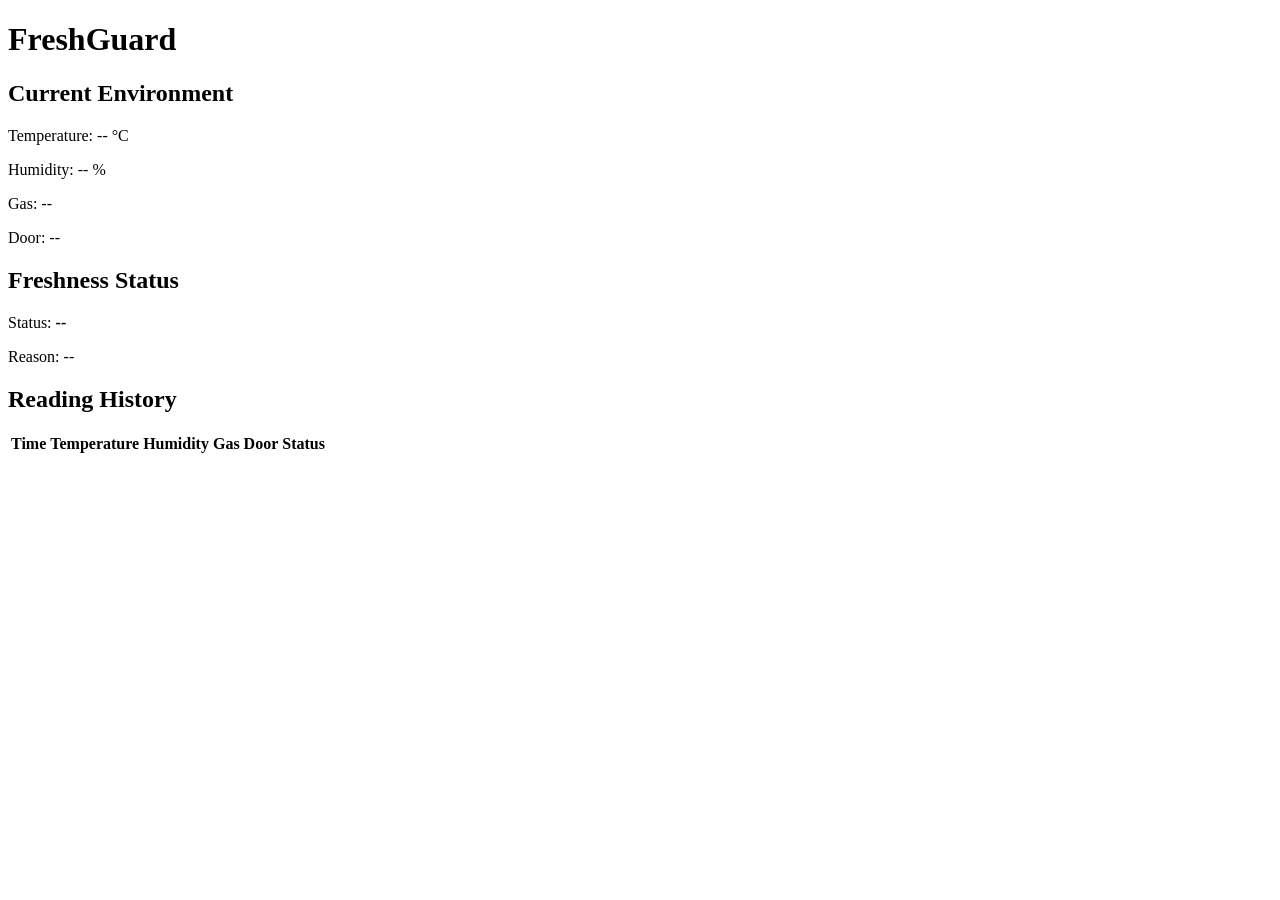
==== dashboard/index.html @ 6cf2a19a "feat: build FreshGuard backend and dashboard foundation" ====
<!DOCTYPE html>
<html lang="en">
    <style>
    .freshness-status {
        font-weight: bold;
    }

    .status-fresh {
        color: green;
    }

    .status-use-soon {
        color: orange;
    }

    .status-check-food {
        color: red;
    }
</style>
<head>
    <meta charset="UTF-8">
    <meta name="viewport" content="width=device-width, initial-scale=1.0">

    <title>FreshGuard Dashboard</title>
</head>

<body>

    <h1>FreshGuard</h1>

    <section>
        <h2>Current Environment</h2>

        <p>
            Temperature:
            <span id="temperature">--</span> °C
        </p>

        <p>
            Humidity:
            <span id="humidity">--</span> %
        </p>

        <p>
            Gas:
            <span id="gas">--</span>
        </p>

        <p>
            Door:
            <span id="door">--</span>
        </p>
    </section>

    <section>
        <h2>Freshness Status</h2>

        <p>
            Status:
                <span id="freshness-status" class="freshness-status">--</span>

        </p>

        <p>
            Reason:
            <span id="freshness-reason">--</span>
        </p>
    </section>
    <section>
    <h2>Reading History</h2>

    <table>
        <thead>
            <tr>
                <th>Time</th>
                <th>Temperature</th>
                <th>Humidity</th>
                <th>Gas</th>
                <th>Door</th>
                <th>Status</th>
            </tr>
        </thead>

        <tbody id="reading-history">
        </tbody>
    </table>
</section>
<script>
    async function loadReadings() {
        try {
            const response = await fetch(
                "http://127.0.0.1:5000/api/v1/readings?limit=20"
            );

            const result = await response.json();

            if (!result.success) {
                throw new Error(result.message || "Failed to load data");
            }

            const data = result.data[0];

            const historyBody = document.getElementById("reading-history");

    historyBody.innerHTML = "";

    result.data.forEach(reading => {
        const row = document.createElement("tr");

        row.innerHTML = `
            <td>${new Date(reading.timestamp).toLocaleString("vi-VN")}</td>
            <td>${reading.temperature_c ?? "--"} °C</td>
            <td>${reading.humidity_pct ?? "--"} %</td>
            <td>${reading.gas_raw ?? "--"}</td>
            <td>${reading.door_open ? "Open" : "Closed"}</td>
            <td>${reading.freshness?.status ?? "--"}</td>
        `;

        historyBody.appendChild(row);
    });

            document.getElementById("temperature").textContent =
                data.temperature_c ?? "--";

            document.getElementById("humidity").textContent =
                data.humidity_pct ?? "--";

            document.getElementById("gas").textContent =
                data.gas_raw ?? "--";

            document.getElementById("door").textContent =
                data.door_open ? "Open" : "Closed";

            const freshnessStatus =
            document.getElementById("freshness-status");

            const status = data.freshness?.status ?? "--";

            freshnessStatus.textContent = status;

            freshnessStatus.className = "freshness-status";

            if (status === "Fresh / Normal") {
                freshnessStatus.classList.add("status-fresh");
            } else if (status === "Use Soon") {
                freshnessStatus.classList.add("status-use-soon");
            } else if (status === "Check Food") {
                freshnessStatus.classList.add("status-check-food");
            }

            document.getElementById("freshness-reason").textContent =
                data.freshness?.reason ?? "--";

        } catch (error) {
            console.error("Failed to load sensor data:", error);
        }
    }

    loadReadings();

    setInterval(loadReadings, 2000);
</script>
</body>
</html>
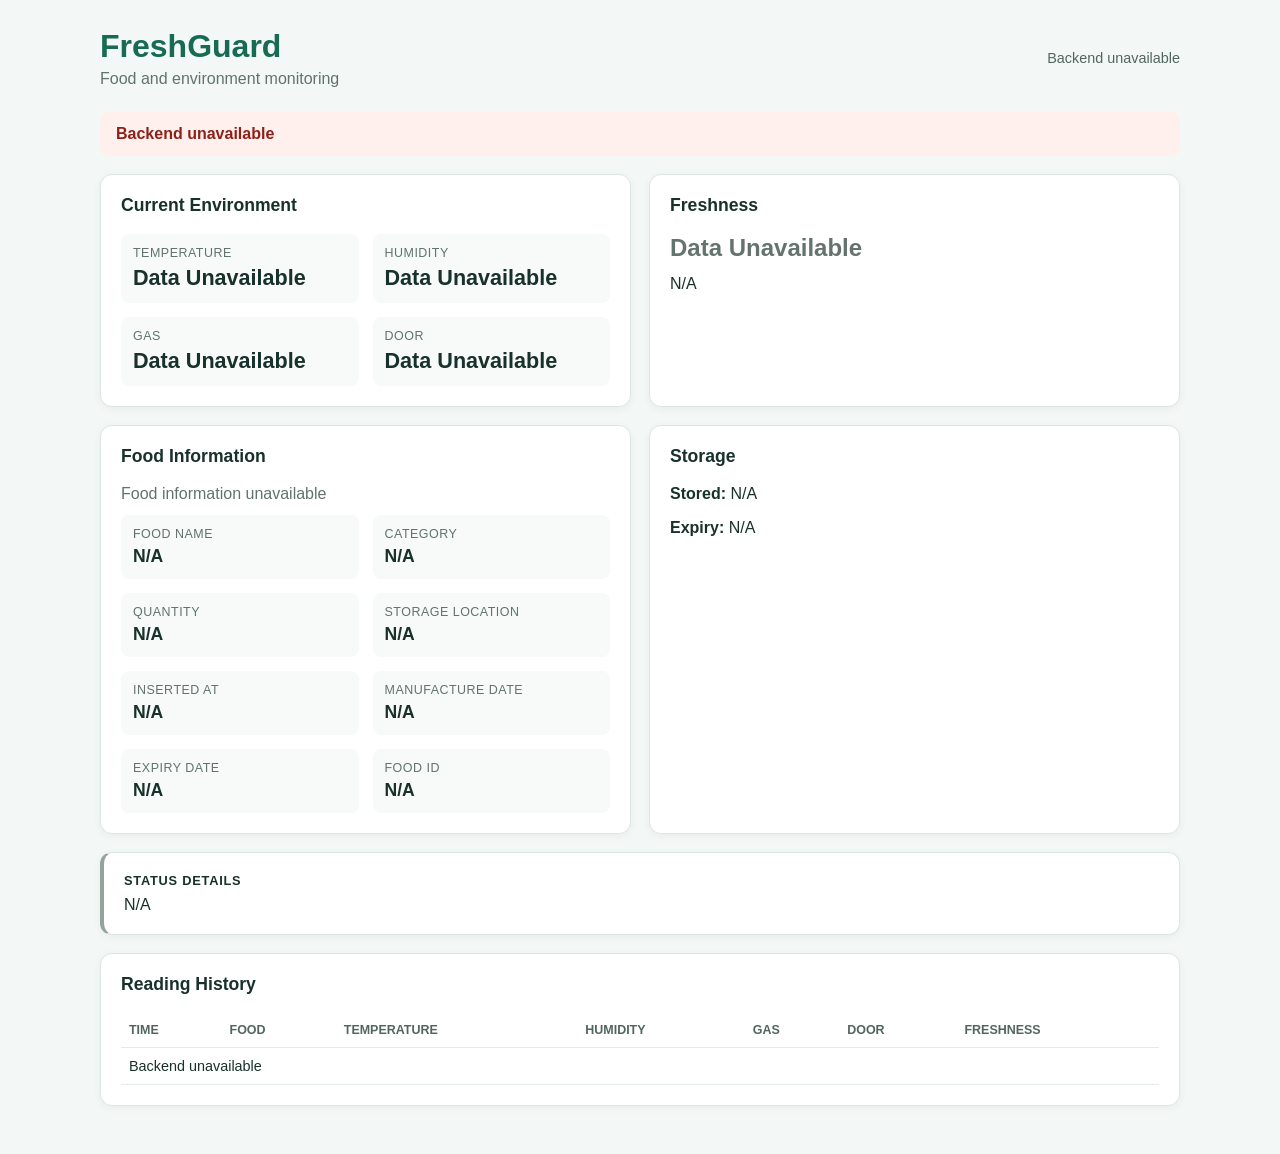
==== commit 92093df7: "feat: add compact reading protocol and simulator reliability" ====
--- a/dashboard/index.html
+++ b/dashboard/index.html
@@ -1,164 +1,441 @@
 <!DOCTYPE html>
 <html lang="en">
-    <style>
-    .freshness-status {
-        font-weight: bold;
-    }
-
-    .status-fresh {
-        color: green;
-    }
-
-    .status-use-soon {
-        color: orange;
-    }
-
-    .status-check-food {
-        color: red;
-    }
-</style>
 <head>
     <meta charset="UTF-8">
     <meta name="viewport" content="width=device-width, initial-scale=1.0">
-
     <title>FreshGuard Dashboard</title>
+    <style>
+        :root {
+            color-scheme: light;
+            font-family: "Segoe UI", Arial, sans-serif;
+            color: #18312b;
+            background: #f3f7f5;
+        }
+
+        * { box-sizing: border-box; }
+
+        body {
+            max-width: 1120px;
+            margin: 0 auto;
+            padding: 28px 20px 48px;
+        }
+
+        header {
+            display: flex;
+            justify-content: space-between;
+            align-items: center;
+            gap: 16px;
+            margin-bottom: 24px;
+        }
+
+        h1 { margin: 0; color: #176b52; }
+        h2 { margin: 0 0 18px; font-size: 1.1rem; }
+
+        .connection {
+            color: #52665f;
+            text-align: right;
+            font-size: .9rem;
+        }
+
+        .connection p { margin: 3px 0; }
+        .grid { display: grid; grid-template-columns: repeat(2, minmax(0, 1fr)); gap: 18px; }
+
+        section {
+            min-width: 0;
+            padding: 20px;
+            background: #fff;
+            border: 1px solid #dce7e2;
+            border-radius: 12px;
+            box-shadow: 0 2px 8px rgb(20 60 45 / 5%);
+        }
+
+        .wide { grid-column: 1 / -1; }
+        .sensor-grid, .food-grid { display: grid; grid-template-columns: repeat(2, minmax(0, 1fr)); gap: 14px; }
+
+        .metric, .food-field {
+            padding: 12px;
+            background: #f7faf8;
+            border-radius: 8px;
+        }
+
+        .label { display: block; margin-bottom: 5px; color: #61736c; font-size: .78rem; text-transform: uppercase; letter-spacing: .04em; }
+        .value { font-size: 1.1rem; font-weight: 600; overflow-wrap: anywhere; }
+        .sensor-value { font-size: 1.35rem; }
+
+        .freshness-status { display: inline-block; font-size: 1.5rem; font-weight: 700; }
+        .status-fresh { color: #167447; }
+        .status-use-soon { color: #9a6500; }
+        .status-check-food { color: #b42318; }
+        .status-unavailable { color: #65736e; }
+
+        .freshness-reason { margin: 10px 0 0; line-height: 1.5; }
+        .alert-panel { border-left: 4px solid #91a39b; }
+        .alert-panel.is-alert { border-left-color: #d97706; background: #fffaf0; }
+        .alert-panel.is-critical { border-left-color: #c83225; background: #fff7f6; }
+        .alert-heading { margin: 0 0 8px; font-size: .8rem; font-weight: 700; letter-spacing: .06em; }
+
+        #data-message {
+            margin: 0 0 18px;
+            padding: 13px 16px;
+            color: #173c31;
+            background: #e8f2ed;
+            border-radius: 8px;
+            font-weight: 600;
+        }
+
+        #data-message.error { color: #8d2018; background: #fff0ee; }
+        #food-state { margin: 0 0 12px; color: #61736c; }
+
+        table { width: 100%; border-collapse: collapse; }
+        th, td { padding: 10px 8px; border-bottom: 1px solid #e5ece8; text-align: left; white-space: nowrap; }
+        th { color: #52665f; font-size: .78rem; text-transform: uppercase; }
+        td { font-size: .9rem; }
+        .table-wrap { overflow-x: auto; }
+
+        @media (max-width: 680px) {
+            body { padding: 20px 14px 36px; }
+            header { align-items: flex-start; flex-direction: column; }
+            .connection { text-align: left; }
+            .grid { grid-template-columns: 1fr; }
+            .wide { grid-column: auto; }
+            section { padding: 16px; }
+        }
+    </style>
 </head>
-
 <body>
-
-    <h1>FreshGuard</h1>
-
-    <section>
-        <h2>Current Environment</h2>
-
-        <p>
-            Temperature:
-            <span id="temperature">--</span> °C
-        </p>
-
-        <p>
-            Humidity:
-            <span id="humidity">--</span> %
-        </p>
-
-        <p>
-            Gas:
-            <span id="gas">--</span>
-        </p>
-
-        <p>
-            Door:
-            <span id="door">--</span>
-        </p>
-    </section>
-
-    <section>
-        <h2>Freshness Status</h2>
-
-        <p>
-            Status:
-                <span id="freshness-status" class="freshness-status">--</span>
-
-        </p>
-
-        <p>
-            Reason:
-            <span id="freshness-reason">--</span>
-        </p>
-    </section>
-    <section>
-    <h2>Reading History</h2>
-
-    <table>
-        <thead>
-            <tr>
-                <th>Time</th>
-                <th>Temperature</th>
-                <th>Humidity</th>
-                <th>Gas</th>
-                <th>Door</th>
-                <th>Status</th>
-            </tr>
-        </thead>
-
-        <tbody id="reading-history">
-        </tbody>
-    </table>
-</section>
-<script>
-    async function loadReadings() {
-        try {
-            const response = await fetch(
-                "http://127.0.0.1:5000/api/v1/readings?limit=20"
-            );
-
-            const result = await response.json();
-
-            if (!result.success) {
-                throw new Error(result.message || "Failed to load data");
-            }
-
-            const data = result.data[0];
-
-            const historyBody = document.getElementById("reading-history");
-
-    historyBody.innerHTML = "";
-
-    result.data.forEach(reading => {
-        const row = document.createElement("tr");
-
-        row.innerHTML = `
-            <td>${new Date(reading.timestamp).toLocaleString("vi-VN")}</td>
-            <td>${reading.temperature_c ?? "--"} °C</td>
-            <td>${reading.humidity_pct ?? "--"} %</td>
-            <td>${reading.gas_raw ?? "--"}</td>
-            <td>${reading.door_open ? "Open" : "Closed"}</td>
-            <td>${reading.freshness?.status ?? "--"}</td>
-        `;
-
-        historyBody.appendChild(row);
-    });
-
-            document.getElementById("temperature").textContent =
-                data.temperature_c ?? "--";
-
-            document.getElementById("humidity").textContent =
-                data.humidity_pct ?? "--";
-
-            document.getElementById("gas").textContent =
-                data.gas_raw ?? "--";
-
-            document.getElementById("door").textContent =
-                data.door_open ? "Open" : "Closed";
-
-            const freshnessStatus =
-            document.getElementById("freshness-status");
-
-            const status = data.freshness?.status ?? "--";
-
-            freshnessStatus.textContent = status;
-
-            freshnessStatus.className = "freshness-status";
-
-            if (status === "Fresh / Normal") {
-                freshnessStatus.classList.add("status-fresh");
-            } else if (status === "Use Soon") {
-                freshnessStatus.classList.add("status-use-soon");
+    <header>
+        <div>
+            <h1>FreshGuard</h1>
+            <p style="margin: 5px 0 0; color: #61736c;">Food and environment monitoring</p>
+        </div>
+        <div class="connection" aria-live="polite">
+            <p id="connection-state">Loading...</p>
+            <p id="last-updated"></p>
+        </div>
+    </header>
+
+    <p id="data-message" role="status" hidden></p>
+
+    <main class="grid">
+        <section>
+            <h2>Current Environment</h2>
+            <div class="sensor-grid">
+                <div class="metric"><span class="label">Temperature</span><span class="value sensor-value" id="temperature">Data Unavailable</span></div>
+                <div class="metric"><span class="label">Humidity</span><span class="value sensor-value" id="humidity">Data Unavailable</span></div>
+                <div class="metric"><span class="label">Gas</span><span class="value sensor-value" id="gas">Data Unavailable</span></div>
+                <div class="metric"><span class="label">Door</span><span class="value sensor-value" id="door">Data Unavailable</span></div>
+            </div>
+        </section>
+
+        <section>
+            <h2>Freshness</h2>
+            <span id="freshness-status" class="freshness-status status-unavailable">Data Unavailable</span>
+            <p id="freshness-reason" class="freshness-reason">N/A</p>
+        </section>
+
+        <section>
+            <h2>Food Information</h2>
+            <p id="food-state">Loading...</p>
+            <div class="food-grid">
+                <div class="food-field"><span class="label">Food Name</span><span class="value" id="food-name">N/A</span></div>
+                <div class="food-field"><span class="label">Category</span><span class="value" id="food-category">N/A</span></div>
+                <div class="food-field"><span class="label">Quantity</span><span class="value" id="food-quantity">N/A</span></div>
+                <div class="food-field"><span class="label">Storage Location</span><span class="value" id="food-location">N/A</span></div>
+                <div class="food-field"><span class="label">Inserted At</span><span class="value" id="food-inserted">N/A</span></div>
+                <div class="food-field"><span class="label">Manufacture Date</span><span class="value" id="food-manufacture">N/A</span></div>
+                <div class="food-field"><span class="label">Expiry Date</span><span class="value" id="food-expiry">N/A</span></div>
+                <div class="food-field"><span class="label">Food ID</span><span class="value" id="food-id">N/A</span></div>
+            </div>
+        </section>
+
+        <section>
+            <h2>Storage</h2>
+            <p><strong>Stored:</strong> <span id="storage-inserted">N/A</span></p>
+            <p><strong>Expiry:</strong> <span id="storage-expiry">N/A</span></p>
+        </section>
+
+        <section class="alert-panel wide" id="alert-panel" aria-live="polite">
+            <p class="alert-heading" id="alert-heading">STATUS DETAILS</p>
+            <p id="alert-reason" style="margin: 0;">N/A</p>
+        </section>
+
+        <section class="wide">
+            <h2>Reading History</h2>
+            <div class="table-wrap">
+                <table>
+                    <thead>
+                        <tr>
+                            <th>Time</th><th>Food</th><th>Temperature</th><th>Humidity</th><th>Gas</th><th>Door</th><th>Freshness</th>
+                        </tr>
+                    </thead>
+                    <tbody id="reading-history"></tbody>
+                </table>
+            </div>
+        </section>
+    </main>
+
+    <script>
+        const API_BASE_URL = "http://127.0.0.1:5000/api/v1";
+        const UNAVAILABLE = "Data Unavailable";
+        let refreshInProgress = false;
+        let hasLoadedData = false;
+
+        function byId(id) {
+            return document.getElementById(id);
+        }
+
+        function formatNullable(value, suffix = "") {
+            if (value === null || value === undefined || value === "") {
+                return UNAVAILABLE;
+            }
+            return `${value}${suffix}`;
+        }
+
+        function formatFoodField(value) {
+            return value === null || value === undefined || value === "" ? "N/A" : String(value);
+        }
+
+        function getFreshnessClass(status) {
+            if (status === "Fresh / Normal") return "freshness-status status-fresh";
+            if (status === "Use Soon") return "freshness-status status-use-soon";
+            if (status === "Check Food") return "freshness-status status-check-food";
+            return "freshness-status status-unavailable";
+        }
+
+        function setFoodFields(food) {
+            byId("food-name").textContent = formatFoodField(food?.food_name);
+            byId("food-category").textContent = formatFoodField(food?.category);
+            byId("food-quantity").textContent = formatFoodField(food?.quantity);
+            byId("food-location").textContent = formatFoodField(food?.storage_location);
+            byId("food-inserted").textContent = formatFoodField(food?.inserted_at);
+            byId("food-manufacture").textContent = formatFoodField(food?.manufacture_date);
+            byId("food-expiry").textContent = formatFoodField(food?.expiry_date);
+            byId("food-id").textContent = formatFoodField(food?.food_id);
+            byId("storage-inserted").textContent = formatFoodField(food?.inserted_at);
+            byId("storage-expiry").textContent = formatFoodField(food?.expiry_date);
+        }
+
+        function setUnavailableData() {
+            byId("temperature").textContent = UNAVAILABLE;
+            byId("humidity").textContent = UNAVAILABLE;
+            byId("gas").textContent = UNAVAILABLE;
+            byId("door").textContent = UNAVAILABLE;
+            byId("freshness-status").textContent = UNAVAILABLE;
+            byId("freshness-status").className = getFreshnessClass(null);
+            byId("freshness-reason").textContent = "N/A";
+            byId("alert-reason").textContent = "N/A";
+            byId("alert-panel").className = "alert-panel wide";
+            setFoodFields(null);
+        }
+
+        function showMessage(message, isError = false) {
+            const element = byId("data-message");
+            element.textContent = message;
+            element.className = isError ? "error" : "";
+            element.hidden = false;
+        }
+
+        function hideMessage() {
+            byId("data-message").hidden = true;
+        }
+
+        function addCell(row, value) {
+            const cell = document.createElement("td");
+            cell.textContent = value;
+            row.appendChild(cell);
+        }
+
+        function renderHistory(readings) {
+            const body = byId("reading-history");
+            body.replaceChildren();
+
+            if (!Array.isArray(readings) || readings.length === 0) {
+                const row = document.createElement("tr");
+                const cell = document.createElement("td");
+                cell.colSpan = 7;
+                cell.textContent = "No readings available";
+                row.appendChild(cell);
+                body.appendChild(row);
+                return;
+            }
+
+            readings.forEach(reading => {
+                const row = document.createElement("tr");
+                const timestamp = reading.timestamp ? new Date(reading.timestamp) : null;
+                const shownTime = timestamp && !Number.isNaN(timestamp.getTime())
+                    ? timestamp.toLocaleString("vi-VN")
+                    : formatNullable(reading.timestamp);
+                addCell(row, shownTime);
+                addCell(row, formatNullable(reading.food_id));
+                addCell(row, formatNullable(reading.temperature_c, " °C"));
+                addCell(row, formatNullable(reading.humidity_pct, " %"));
+                addCell(row, formatNullable(reading.gas_raw));
+                addCell(row, typeof reading.door_open === "boolean"
+                    ? (reading.door_open ? "OPEN" : "CLOSED")
+                    : UNAVAILABLE);
+                addCell(row, formatNullable(reading.freshness?.status));
+                body.appendChild(row);
+            });
+        }
+
+        function renderReading(reading) {
+            byId("temperature").textContent = formatNullable(reading.temperature_c, " °C");
+            byId("humidity").textContent = formatNullable(reading.humidity_pct, " %");
+            byId("gas").textContent = formatNullable(reading.gas_raw);
+            byId("door").textContent = typeof reading.door_open === "boolean"
+                ? (reading.door_open ? "OPEN" : "CLOSED")
+                : UNAVAILABLE;
+
+            const freshness = reading.freshness;
+            const status = freshness?.status;
+            const reason = freshness?.reason;
+            byId("freshness-status").textContent = formatNullable(status);
+            byId("freshness-status").className = getFreshnessClass(status);
+            byId("freshness-reason").textContent = formatNullable(reason);
+            byId("alert-reason").textContent = formatNullable(reason);
+
+            const panel = byId("alert-panel");
+            panel.className = "alert-panel wide";
+            if (status === "Use Soon") {
+                panel.classList.add("is-alert");
+                byId("alert-heading").textContent = "ACTIVE ALERT";
             } else if (status === "Check Food") {
-                freshnessStatus.classList.add("status-check-food");
-            }
-
-            document.getElementById("freshness-reason").textContent =
-                data.freshness?.reason ?? "--";
-
-        } catch (error) {
-            console.error("Failed to load sensor data:", error);
-        }
-    }
-
-    loadReadings();
-
-    setInterval(loadReadings, 2000);
-</script>
+                panel.classList.add("is-critical");
+                byId("alert-heading").textContent = "CHECK FOOD";
+            } else {
+                byId("alert-heading").textContent = "STATUS DETAILS";
+            }
+        }
+
+        async function loadFood(foodId) {
+            if (!foodId) {
+                byId("food-state").textContent = "No food linked";
+                setFoodFields(null);
+                return;
+            }
+
+            byId("food-state").textContent = "Loading food information...";
+            try {
+                const response = await fetch(
+                    `${API_BASE_URL}/foods/${encodeURIComponent(foodId)}`
+                );
+                const result = await response.json();
+                if (!response.ok || !result.success || !result.food) {
+                    throw new Error("Food information unavailable");
+                }
+                setFoodFields(result.food);
+                byId("food-state").textContent = "Food linked to this reading";
+            } catch (error) {
+                setFoodFields(null);
+                byId("food-state").textContent = "Food information unavailable";
+                console.error("Failed to load food information:", error);
+            }
+        }
+
+        async function loadHistory() {
+            try {
+                const response = await fetch(`${API_BASE_URL}/readings?limit=20`);
+                const result = await response.json();
+                if (!response.ok || !result.success) {
+                    throw new Error("Unable to load history");
+                }
+                renderHistory(result.data);
+            } catch (error) {
+                renderHistory([]);
+                const cell = byId("reading-history").querySelector("td");
+                if (cell) cell.textContent = "Unable to load history";
+                console.error("Failed to load reading history:", error);
+            }
+        }
+
+        function renderNoData() {
+            setUnavailableData();
+            byId("food-state").textContent = "No reading available";
+            showMessage("NO DATA — Waiting for sensor readings...");
+            renderHistory([]);
+        }
+
+        function renderLoadError(message) {
+            setUnavailableData();
+            byId("food-state").textContent = "Food information unavailable";
+            showMessage(message, true);
+            renderHistory([]);
+            const cell = byId("reading-history").querySelector("td");
+            if (cell) cell.textContent = message;
+        }
+
+        async function loadDashboard() {
+            if (refreshInProgress) return;
+            refreshInProgress = true;
+            byId("connection-state").textContent = hasLoadedData ? "Refreshing..." : "Loading...";
+
+            try {
+                let response;
+                try {
+                    response = await fetch(`${API_BASE_URL}/readings/latest`);
+                } catch (error) {
+                    renderLoadError("Backend unavailable");
+                    byId("connection-state").textContent = "Backend unavailable";
+                    hasLoadedData = false;
+                    return;
+                }
+
+                let result;
+                try {
+                    result = await response.json();
+                } catch (error) {
+                    renderLoadError("Unable to load data");
+                    byId("connection-state").textContent = "Unable to load data";
+                    hasLoadedData = false;
+                    return;
+                }
+
+                if (response.status === 404 && result.error === "NO_DATA") {
+                    renderNoData();
+                    byId("connection-state").textContent = "Connected";
+                    byId("last-updated").textContent = "";
+                    hasLoadedData = false;
+                    return;
+                }
+
+                if (response.ok && result.success && result.data == null) {
+                    renderNoData();
+                    byId("connection-state").textContent = "Connected";
+                    byId("last-updated").textContent = "";
+                    hasLoadedData = false;
+                    return;
+                }
+
+                if (!response.ok || !result.success || !result.data) {
+                    renderLoadError("Unable to load data");
+                    byId("connection-state").textContent = "Unable to load data";
+                    hasLoadedData = false;
+                    return;
+                }
+
+                hideMessage();
+                const reading = result.data;
+                renderReading(reading);
+                await Promise.all([
+                    loadFood(reading.food_id),
+                    loadHistory(),
+                ]);
+
+                hasLoadedData = true;
+                byId("connection-state").textContent = "Connected";
+                byId("last-updated").textContent = `Last updated: ${new Date().toLocaleTimeString("vi-VN")}`;
+            } catch (error) {
+                renderLoadError("Unable to load data");
+                byId("connection-state").textContent = "Unable to load data";
+                hasLoadedData = false;
+                console.error("Failed to load dashboard data:", error);
+            } finally {
+                refreshInProgress = false;
+            }
+        }
+
+        loadDashboard();
+        setInterval(loadDashboard, 2000);
+    </script>
 </body>
 </html>
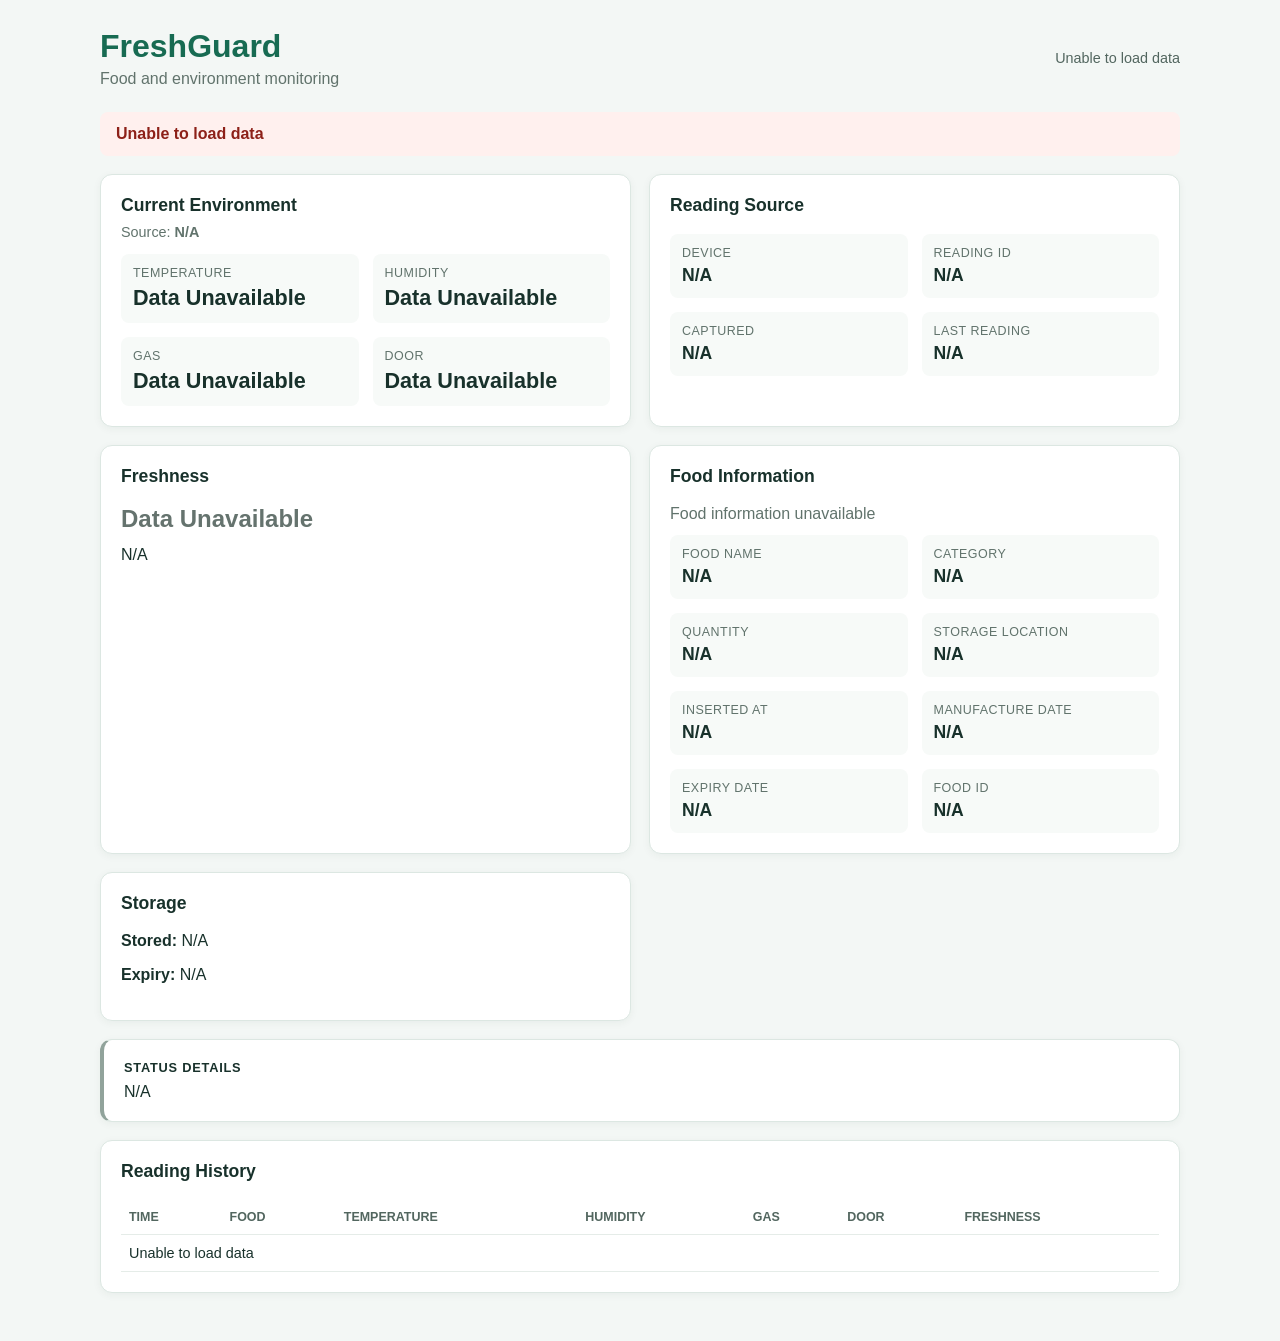
==== commit 8f235efa: "Integrate ESP32 telemetry and dashboard updates" ====
--- a/dashboard/index.html
+++ b/dashboard/index.html
@@ -38,6 +38,8 @@
         }
 
         .connection p { margin: 3px 0; }
+        .source-label { margin: -10px 0 14px; color: #61736c; font-size: .9rem; }
+        .stale-banner { margin: 0 0 18px; padding: 13px 16px; color: #8d2018; background: #fff0ee; border: 1px solid #f2c4bf; border-radius: 8px; font-weight: 700; }
         .grid { display: grid; grid-template-columns: repeat(2, minmax(0, 1fr)); gap: 18px; }
 
         section {
@@ -119,11 +121,22 @@
     <main class="grid">
         <section>
             <h2>Current Environment</h2>
+            <p class="source-label">Source: <strong id="reading-device">N/A</strong></p>
             <div class="sensor-grid">
                 <div class="metric"><span class="label">Temperature</span><span class="value sensor-value" id="temperature">Data Unavailable</span></div>
                 <div class="metric"><span class="label">Humidity</span><span class="value sensor-value" id="humidity">Data Unavailable</span></div>
                 <div class="metric"><span class="label">Gas</span><span class="value sensor-value" id="gas">Data Unavailable</span></div>
                 <div class="metric"><span class="label">Door</span><span class="value sensor-value" id="door">Data Unavailable</span></div>
+            </div>
+        </section>
+
+        <section>
+            <h2>Reading Source</h2>
+            <div class="food-grid">
+                <div class="food-field"><span class="label">Device</span><span class="value" id="source-device">N/A</span></div>
+                <div class="food-field"><span class="label">Reading ID</span><span class="value" id="source-reading-id">N/A</span></div>
+                <div class="food-field"><span class="label">Captured</span><span class="value" id="source-captured">N/A</span></div>
+                <div class="food-field"><span class="label">Last Reading</span><span class="value" id="source-age">N/A</span></div>
             </div>
         </section>
 
@@ -175,7 +188,10 @@
     </main>
 
     <script>
-        const API_BASE_URL = "http://127.0.0.1:5000/api/v1";
+        const API_BASE_URL = "/api/v1";
+        const DASHBOARD_DEVICE_ID = "FG-ESP32-01";
+        const DASHBOARD_REFRESH_MS = 5000;
+        const STALE_AFTER_MS = 90000;
         const UNAVAILABLE = "Data Unavailable";
         let refreshInProgress = false;
         let hasLoadedData = false;
@@ -216,16 +232,36 @@
         }
 
         function setUnavailableData() {
+            const staleBanner = byId("stale-banner");
+            if (staleBanner) staleBanner.remove();
             byId("temperature").textContent = UNAVAILABLE;
             byId("humidity").textContent = UNAVAILABLE;
             byId("gas").textContent = UNAVAILABLE;
             byId("door").textContent = UNAVAILABLE;
+            byId("reading-device").textContent = "N/A";
+            byId("source-device").textContent = "N/A";
+            byId("source-reading-id").textContent = "N/A";
+            byId("source-captured").textContent = "N/A";
+            byId("source-age").textContent = "N/A";
             byId("freshness-status").textContent = UNAVAILABLE;
             byId("freshness-status").className = getFreshnessClass(null);
             byId("freshness-reason").textContent = "N/A";
             byId("alert-reason").textContent = "N/A";
             byId("alert-panel").className = "alert-panel wide";
             setFoodFields(null);
+        }
+
+        function setLiveUnavailable(message) {
+            byId("temperature").textContent = "N/A";
+            byId("humidity").textContent = "N/A";
+            byId("gas").textContent = "N/A";
+            byId("door").textContent = "N/A";
+            byId("freshness-status").textContent = "DEVICE STALE";
+            byId("freshness-status").className = getFreshnessClass(null);
+            byId("freshness-reason").textContent = message;
+            byId("alert-heading").textContent = "DEVICE STALE";
+            byId("alert-reason").textContent = message;
+            byId("alert-panel").className = "alert-panel wide";
         }
 
         function showMessage(message, isError = false) {
@@ -285,6 +321,21 @@
             byId("door").textContent = typeof reading.door_open === "boolean"
                 ? (reading.door_open ? "OPEN" : "CLOSED")
                 : UNAVAILABLE;
+            const capturedAt = reading.timestamp ? new Date(reading.timestamp) : null;
+            const ageMs = capturedAt && !Number.isNaN(capturedAt.getTime())
+                ? Math.max(0, Date.now() - capturedAt.getTime()) : null;
+            byId("reading-device").textContent = formatFoodField(reading.device_id);
+            byId("source-device").textContent = formatFoodField(reading.device_id);
+            byId("source-reading-id").textContent = formatFoodField(reading.device_reading_id);
+            byId("source-captured").textContent = capturedAt && !Number.isNaN(capturedAt.getTime())
+                ? capturedAt.toLocaleString("vi-VN") : formatFoodField(reading.timestamp);
+            byId("source-age").textContent = ageMs === null ? "N/A" : formatAge(ageMs);
+            setStaleState(ageMs);
+
+            if (ageMs === null || ageMs > STALE_AFTER_MS) {
+                setLiveUnavailable("Latest device reading is stale");
+                return;
+            }
 
             const freshness = reading.freshness;
             const status = freshness?.status;
@@ -307,6 +358,26 @@
             }
         }
 
+        function formatAge(ageMs) {
+            const seconds = Math.floor(ageMs / 1000);
+            if (seconds < 60) return `${seconds} seconds ago`;
+            const minutes = Math.floor(seconds / 60);
+            if (minutes < 60) return `${minutes} minutes ago`;
+            return `${Math.floor(minutes / 60)} hours ago`;
+        }
+
+        function setStaleState(ageMs) {
+            const existing = byId("stale-banner");
+            if (existing) existing.remove();
+            if (ageMs !== null && ageMs > STALE_AFTER_MS) {
+                const banner = document.createElement("p");
+                banner.id = "stale-banner";
+                banner.className = "stale-banner";
+                banner.textContent = "STALE DATA — No recent device data";
+                byId("data-message").before(banner);
+            }
+        }
+
         async function loadFood(foodId) {
             if (!foodId) {
                 byId("food-state").textContent = "No food linked";
@@ -334,7 +405,7 @@
 
         async function loadHistory() {
             try {
-                const response = await fetch(`${API_BASE_URL}/readings?limit=20`);
+                const response = await fetch(`${API_BASE_URL}/readings?device_id=${encodeURIComponent(DASHBOARD_DEVICE_ID)}&limit=20`);
                 const result = await response.json();
                 if (!response.ok || !result.success) {
                     throw new Error("Unable to load history");
@@ -350,6 +421,19 @@
 
         function renderNoData() {
             setUnavailableData();
+            byId("temperature").textContent = "N/A";
+            byId("humidity").textContent = "N/A";
+            byId("gas").textContent = "N/A";
+            byId("door").textContent = "N/A";
+            byId("reading-device").textContent = DASHBOARD_DEVICE_ID;
+            byId("source-device").textContent = DASHBOARD_DEVICE_ID;
+            byId("source-reading-id").textContent = "N/A";
+            byId("source-captured").textContent = "N/A";
+            byId("source-age").textContent = "Never";
+            byId("freshness-status").textContent = "Waiting for device data";
+            byId("freshness-reason").textContent = "No device reading available";
+            byId("alert-heading").textContent = "DEVICE WAITING";
+            byId("alert-reason").textContent = "Waiting for device data";
             byId("food-state").textContent = "No reading available";
             showMessage("NO DATA — Waiting for sensor readings...");
             renderHistory([]);
@@ -372,7 +456,7 @@
             try {
                 let response;
                 try {
-                    response = await fetch(`${API_BASE_URL}/readings/latest`);
+                    response = await fetch(`${API_BASE_URL}/readings/latest?device_id=${encodeURIComponent(DASHBOARD_DEVICE_ID)}`);
                 } catch (error) {
                     renderLoadError("Backend unavailable");
                     byId("connection-state").textContent = "Backend unavailable";
@@ -392,7 +476,7 @@
 
                 if (response.status === 404 && result.error === "NO_DATA") {
                     renderNoData();
-                    byId("connection-state").textContent = "Connected";
+                    byId("connection-state").textContent = "Backend: Connected · Device: Waiting";
                     byId("last-updated").textContent = "";
                     hasLoadedData = false;
                     return;
@@ -400,7 +484,7 @@
 
                 if (response.ok && result.success && result.data == null) {
                     renderNoData();
-                    byId("connection-state").textContent = "Connected";
+                    byId("connection-state").textContent = "Backend: Connected · Device: Waiting";
                     byId("last-updated").textContent = "";
                     hasLoadedData = false;
                     return;
@@ -422,7 +506,11 @@
                 ]);
 
                 hasLoadedData = true;
-                byId("connection-state").textContent = "Connected";
+                const captured = reading.timestamp ? new Date(reading.timestamp) : null;
+                const ageMs = captured && !Number.isNaN(captured.getTime()) ? Date.now() - captured.getTime() : null;
+                byId("connection-state").textContent = ageMs !== null && ageMs <= STALE_AFTER_MS
+                    ? "Backend: Connected · Device: Online"
+                    : "Backend: Connected · Device: Stale";
                 byId("last-updated").textContent = `Last updated: ${new Date().toLocaleTimeString("vi-VN")}`;
             } catch (error) {
                 renderLoadError("Unable to load data");
@@ -435,7 +523,7 @@
         }
 
         loadDashboard();
-        setInterval(loadDashboard, 2000);
+        setInterval(loadDashboard, DASHBOARD_REFRESH_MS);
     </script>
 </body>
 </html>
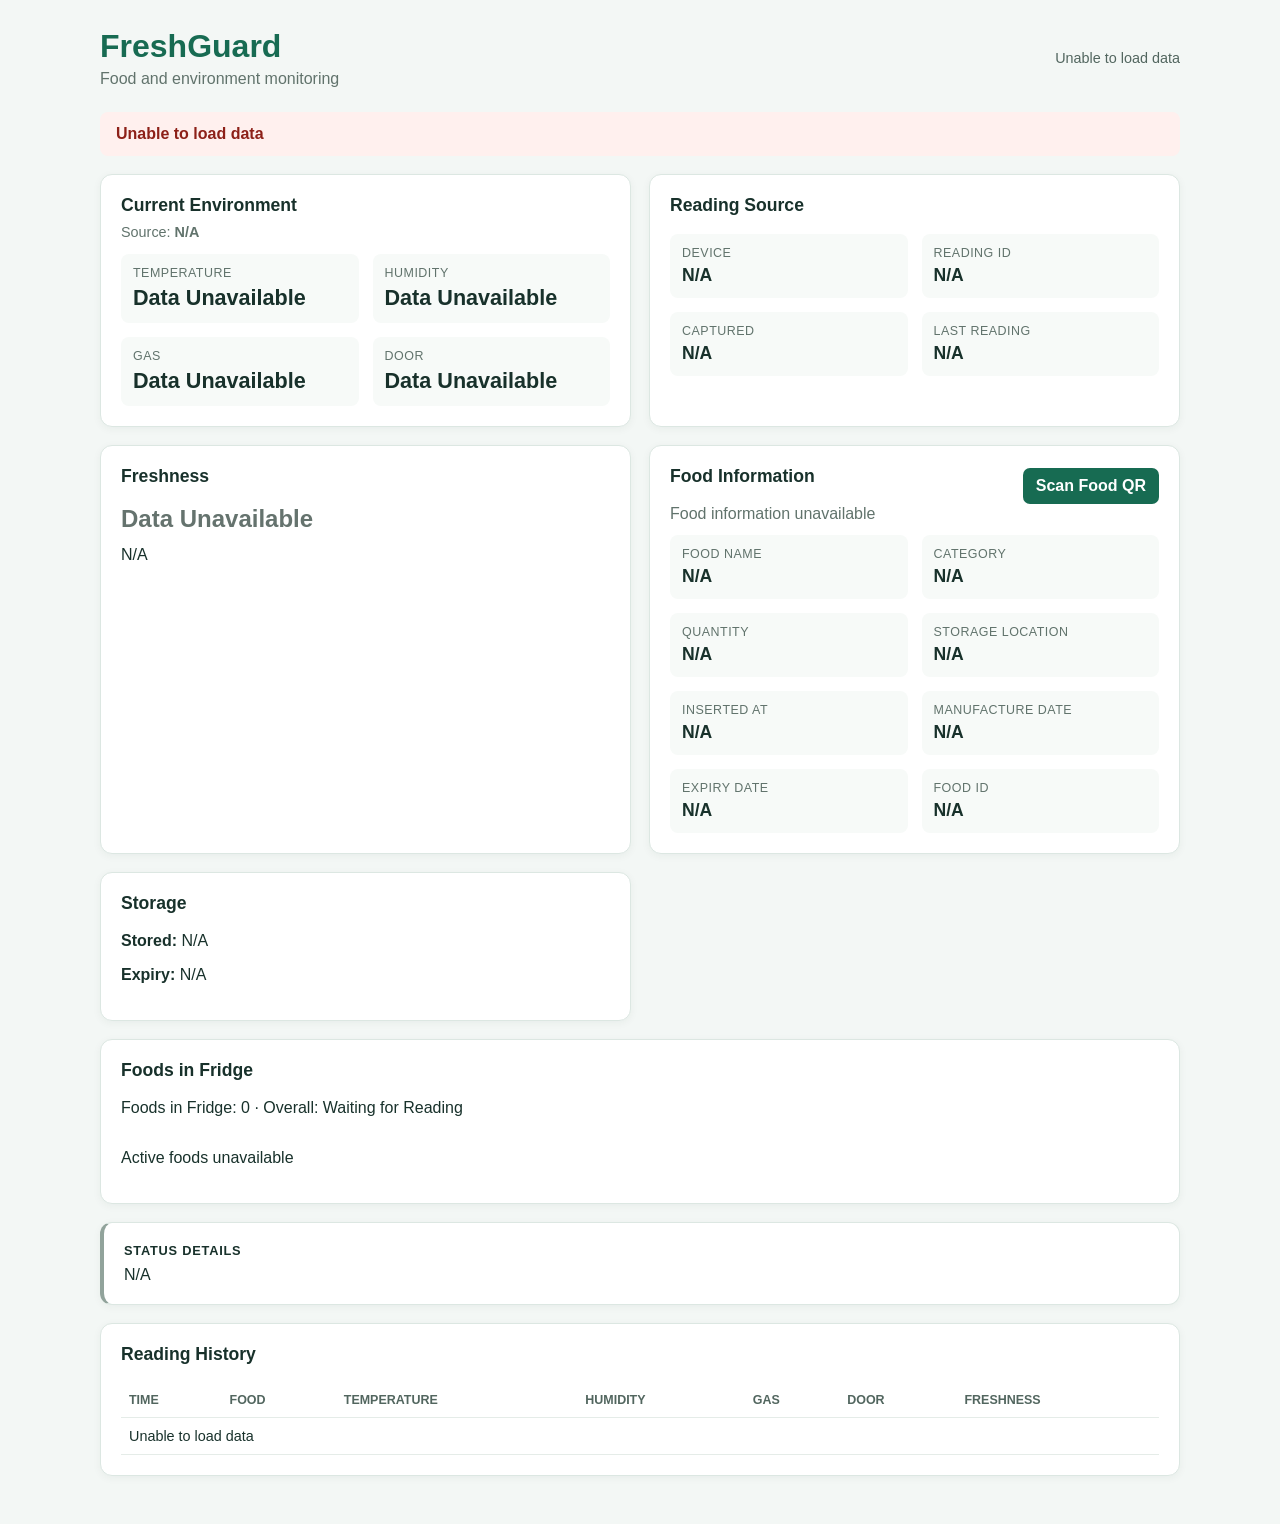
==== commit f6e5a149: "Add per-food freshness views" ====
--- a/dashboard/index.html
+++ b/dashboard/index.html
@@ -71,6 +71,25 @@
         .status-unavailable { color: #65736e; }
 
         .freshness-reason { margin: 10px 0 0; line-height: 1.5; }
+        .food-heading { display: flex; align-items: center; justify-content: space-between; gap: 12px; }
+        .button { padding: 9px 13px; border: 0; border-radius: 7px; color: #fff; background: #176b52; cursor: pointer; font: inherit; font-weight: 700; }
+        .button.secondary { color: #31564a; background: #e5f0eb; }
+        .button:disabled { opacity: .55; cursor: wait; }
+        dialog { width: min(520px, calc(100% - 28px)); border: 0; border-radius: 12px; padding: 22px; color: #18312b; box-shadow: 0 12px 40px rgb(20 60 45 / 25%); }
+        dialog::backdrop { background: rgb(10 35 25 / 45%); }
+        .scanner-preview { width: 100%; max-height: 300px; border-radius: 8px; background: #10241d; object-fit: cover; }
+        .scanner-status { min-height: 24px; margin: 10px 0; color: #52665f; }
+        .scanner-status.error { color: #b42318; }
+        .scanner-actions { display: flex; justify-content: flex-end; gap: 9px; margin-top: 16px; }
+        .qr-result { margin: 12px 0; padding: 12px; border-radius: 8px; background: #e8f2ed; }
+        .qr-result p { margin: 5px 0; }
+        .scanner-form { display: grid; gap: 10px; }
+        .scanner-form label { color: #52665f; font-size: .86rem; font-weight: 600; }
+        .scanner-form input { width: 100%; margin-top: 5px; padding: 9px; border: 1px solid #bfd2c9; border-radius: 6px; font: inherit; }
+        .active-foods { display: grid; gap: 12px; }
+        .active-food { display: flex; align-items: center; justify-content: space-between; gap: 14px; padding: 14px; border: 1px solid #dce7e2; border-radius: 9px; background: #f7faf8; }
+        .active-food h3 { margin: 0 0 5px; color: #176b52; }
+        .active-food p { margin: 3px 0; color: #52665f; }
         .alert-panel { border-left: 4px solid #91a39b; }
         .alert-panel.is-alert { border-left-color: #d97706; background: #fffaf0; }
         .alert-panel.is-critical { border-left-color: #c83225; background: #fff7f6; }
@@ -147,7 +166,7 @@
         </section>
 
         <section>
-            <h2>Food Information</h2>
+            <div class="food-heading"><h2>Food Information</h2><button class="button" id="scan-food-qr" type="button">Scan Food QR</button></div>
             <p id="food-state">Loading...</p>
             <div class="food-grid">
                 <div class="food-field"><span class="label">Food Name</span><span class="value" id="food-name">N/A</span></div>
@@ -165,6 +184,12 @@
             <h2>Storage</h2>
             <p><strong>Stored:</strong> <span id="storage-inserted">N/A</span></p>
             <p><strong>Expiry:</strong> <span id="storage-expiry">N/A</span></p>
+        </section>
+
+        <section class="wide">
+            <h2>Foods in Fridge</h2>
+            <p id="active-foods-summary" class="muted">Foods in Fridge: 0 · Overall: Waiting for Reading</p>
+            <div id="active-foods" class="active-foods"><p class="muted">Loading active foods...</p></div>
         </section>
 
         <section class="alert-panel wide" id="alert-panel" aria-live="polite">
@@ -186,6 +211,34 @@
             </div>
         </section>
     </main>
+
+    <dialog id="qr-dialog" aria-labelledby="qr-dialog-title">
+        <h2 id="qr-dialog-title">Scan Food QR</h2>
+        <video id="qr-video" class="scanner-preview" playsinline muted hidden></video>
+        <canvas id="qr-canvas" hidden></canvas>
+        <p id="qr-status" class="scanner-status">Preparing scanner…</p>
+        <div id="qr-result" class="qr-result" hidden>
+            <p><strong>QR Code:</strong> <span id="qr-code-value"></span></p>
+            <p><strong>Category:</strong> <span id="qr-category-value"></span></p>
+        </div>
+        <form id="food-form" class="scanner-form" hidden>
+            <label>Food Name<input id="food-name-input" name="food_name" required maxlength="200"></label>
+            <label>Inserted At<input id="food-inserted-input" name="inserted_at" type="date" required></label>
+            <label>Quantity<input id="food-quantity-input" name="quantity" type="number" min="0" step="any"></label>
+            <label>Manufacture Date<input id="food-manufacture-input" name="manufacture_date" type="date"></label>
+            <label>Expiry Date<input id="food-expiry-input" name="expiry_date" type="date"></label>
+            <label>Storage Location<input id="food-location-input" name="storage_location" maxlength="200"></label>
+            <div class="scanner-actions"><button class="button" id="create-food" type="submit">Create Food</button></div>
+        </form>
+        <div id="food-success" class="qr-result" hidden></div>
+        <div class="scanner-actions"><button class="button secondary" id="close-qr" type="button">Close</button></div>
+    </dialog>
+
+    <dialog id="food-history-dialog" aria-labelledby="food-history-title">
+        <h2 id="food-history-title">Food Freshness History</h2>
+        <div class="table-wrap"><table><thead><tr><th>Time</th><th>Status</th><th>Reason</th></tr></thead><tbody id="food-history-body"></tbody></table></div>
+        <div class="scanner-actions"><button class="button secondary" id="close-food-history" type="button">Close</button></div>
+    </dialog>
 
     <script>
         const API_BASE_URL = "/api/v1";
@@ -419,6 +472,131 @@
             }
         }
 
+        function renderActiveFoods(foods) {
+            const root = byId("active-foods");
+            root.replaceChildren();
+            const summary = byId("active-foods-summary");
+            if (!foods.length) {
+                summary.textContent = "Foods in Fridge: 0 · Overall: Waiting for Reading";
+                const empty = document.createElement("p");
+                empty.className = "muted";
+                empty.textContent = "No foods in fridge.";
+                root.appendChild(empty);
+                return;
+            }
+            foods.forEach(food => {
+                const card = document.createElement("article");
+                card.className = "active-food";
+                const details = document.createElement("div");
+                const title = document.createElement("h3");
+                title.textContent = food.food_name;
+                const category = document.createElement("p");
+                category.textContent = food.category;
+                const inserted = document.createElement("p");
+                inserted.textContent = `Inserted: ${food.inserted_at}`;
+                const id = document.createElement("p");
+                id.textContent = `Food ID: ${food.food_id}`;
+                const status = document.createElement("p");
+                status.textContent = `Latest Freshness: ${food.freshness_status || "WAITING FOR READING"}`;
+                const reason = document.createElement("p");
+                reason.textContent = `Reason: ${food.freshness_reason || "No persisted reading yet."}`;
+                const evaluated = document.createElement("p");
+                const evaluatedAt = food.evaluated_at ? new Date(food.evaluated_at) : null;
+                const readingAt = food.reading_timestamp ? new Date(food.reading_timestamp) : null;
+                const deviceStale = readingAt && !Number.isNaN(readingAt.getTime())
+                    && Date.now() - readingAt.getTime() > STALE_AFTER_MS;
+                evaluated.textContent = `Last Evaluated: ${evaluatedAt && !Number.isNaN(evaluatedAt.getTime()) ? evaluatedAt.toLocaleString("vi-VN") : "N/A"}${deviceStale ? " · Device stale" : ""}`;
+                details.append(title, category, inserted, id, status, reason, evaluated);
+                const actions = document.createElement("div");
+                const history = document.createElement("button");
+                history.className = "button secondary";
+                history.type = "button";
+                history.textContent = "View History";
+                history.addEventListener("click", () => showFoodHistory(food.food_id, food.food_name));
+                const remove = document.createElement("button");
+                remove.className = "button secondary";
+                remove.type = "button";
+                remove.style.marginTop = "8px";
+                remove.textContent = "Remove from Fridge";
+                remove.addEventListener("click", () => deactivateActiveFood(food.food_id));
+                actions.append(history, remove);
+                card.append(details, actions);
+                root.appendChild(card);
+            });
+            const severity = { "Fresh / Normal": 0, "Use Soon": 1, "Check Food": 2 };
+            const known = foods.filter(food => food.freshness_status);
+            const worst = known.reduce((current, food) => (
+                !current || severity[food.freshness_status] > severity[current]
+                    ? food.freshness_status : current
+            ), null);
+            const waiting = foods.length - known.length;
+            const overall = worst || "Waiting for Reading";
+            summary.textContent = `Foods in Fridge: ${foods.length} · Overall: ${overall}${waiting ? ` · ${waiting} food waiting for reading` : ""}`;
+        }
+
+        async function loadActiveFoods() {
+            try {
+                const response = await fetch(`${API_BASE_URL}/foods/active/freshness`);
+                const result = await response.json();
+                if (!response.ok || !result.success) throw new Error(result.message || "Unable to load active foods");
+                renderActiveFoods(result.data || []);
+            } catch (error) {
+                const root = byId("active-foods");
+                root.replaceChildren();
+                const message = document.createElement("p");
+                message.className = "muted";
+                message.textContent = "Active foods unavailable";
+                root.appendChild(message);
+                console.error("Failed to load active foods:", error);
+            }
+        }
+
+        async function deactivateActiveFood(foodId) {
+            if (!window.confirm("Remove this food from the fridge? The food history will be preserved.")) return;
+            try {
+                const response = await fetch(`${API_BASE_URL}/foods/${encodeURIComponent(foodId)}/deactivate`, { method: "POST" });
+                const result = await response.json().catch(() => ({}));
+                if (!response.ok || !result.success) throw new Error(result.message || result.error || "Unable to remove food");
+                await loadActiveFoods();
+            } catch (error) {
+                showMessage(error.message, true);
+            }
+        }
+
+        async function showFoodHistory(foodId, foodName) {
+            const dialog = byId("food-history-dialog");
+            const body = byId("food-history-body");
+            byId("food-history-title").textContent = `${foodName} — Freshness History`;
+            body.replaceChildren();
+            const loading = body.insertRow().insertCell();
+            loading.colSpan = 3;
+            loading.textContent = "Loading...";
+            dialog.showModal();
+            try {
+                const response = await fetch(`${API_BASE_URL}/foods/${encodeURIComponent(foodId)}/freshness-history?limit=20`);
+                const result = await response.json();
+                if (!response.ok || !result.success) throw new Error(result.message || "Unable to load history");
+                body.replaceChildren();
+                if (!result.data.length) {
+                    const row = body.insertRow();
+                    row.insertCell().textContent = "No freshness snapshots";
+                    row.cells[0].colSpan = 3;
+                    return;
+                }
+                result.data.forEach(snapshot => {
+                    const row = body.insertRow();
+                    row.insertCell().textContent = snapshot.reading_timestamp || snapshot.evaluated_at;
+                    row.insertCell().textContent = snapshot.freshness_status;
+                    row.insertCell().textContent = snapshot.freshness_reason;
+                });
+            } catch (error) {
+                body.replaceChildren();
+                const row = body.insertRow();
+                row.insertCell().textContent = error.message;
+                row.cells[0].colSpan = 3;
+            }
+        }
+
         function renderNoData() {
             setUnavailableData();
             byId("temperature").textContent = "N/A";
@@ -503,6 +681,7 @@
                 await Promise.all([
                     loadFood(reading.food_id),
                     loadHistory(),
+                    loadActiveFoods(),
                 ]);
 
                 hasLoadedData = true;
@@ -522,7 +701,213 @@
             }
         }
 
+        // Phase 1 QR flow: one fixed category mapping, then the existing food API.
+        const QR_CATEGORY_MAP = Object.freeze({
+            "FG-MEAT": "MEAT",
+            "FG-DAIRY": "DAIRY",
+            "FG-VEGETABLE": "VEGETABLE",
+            "FG-FRUIT": "FRUIT",
+            "FG-COOKED": "COOKED_FOOD",
+        });
+        let qrStream = null;
+        let qrFrameRequest = null;
+        let qrCode = null;
+        let qrSubmitInProgress = false;
+
+        function setQrStatus(message, error = false) {
+            const status = byId("qr-status");
+            status.textContent = message;
+            status.classList.toggle("error", error);
+        }
+
+        function stopQrCamera() {
+            if (qrFrameRequest !== null) {
+                cancelAnimationFrame(qrFrameRequest);
+                qrFrameRequest = null;
+            }
+            if (qrStream) {
+                qrStream.getTracks().forEach(track => track.stop());
+                qrStream = null;
+            }
+            const video = byId("qr-video");
+            video.pause();
+            video.srcObject = null;
+            video.hidden = true;
+        }
+
+        function resetQrDialog() {
+            stopQrCamera();
+            qrCode = null;
+            qrSubmitInProgress = false;
+            byId("qr-status").classList.remove("error");
+            byId("qr-result").hidden = true;
+            byId("food-form").hidden = true;
+            byId("food-success").hidden = true;
+            byId("food-form").reset();
+            byId("create-food").disabled = false;
+        }
+
+        function loadQrLibrary() {
+            if (window.jsQR) return Promise.resolve();
+            if (window._freshguardQrLibraryPromise) return window._freshguardQrLibraryPromise;
+            window._freshguardQrLibraryPromise = new Promise((resolve, reject) => {
+                const script = document.createElement("script");
+                script.src = "https://cdn.jsdelivr.net/npm/jsqr@1.4.0/dist/jsQR.js";
+                script.async = true;
+                script.onload = () => window.jsQR ? resolve() : reject(new Error("QR scanner unavailable"));
+                script.onerror = () => reject(new Error("Unable to load QR scanner"));
+                document.head.appendChild(script);
+            });
+            return window._freshguardQrLibraryPromise;
+        }
+
+        function showQrResult(value) {
+            qrCode = value;
+            stopQrCamera();
+            byId("qr-code-value").textContent = value;
+            byId("qr-category-value").textContent = QR_CATEGORY_MAP[value];
+            byId("qr-result").hidden = false;
+            byId("food-form").hidden = false;
+            const localDate = new Date();
+            localDate.setMinutes(localDate.getMinutes() - localDate.getTimezoneOffset());
+            byId("food-inserted-input").value = localDate.toISOString().slice(0, 10);
+            setQrStatus("QR recognized. Enter food details.");
+        }
+
+        function scanQrFrame() {
+            if (!qrStream) return;
+            const video = byId("qr-video");
+            const canvas = byId("qr-canvas");
+            if (video.readyState >= HTMLMediaElement.HAVE_CURRENT_DATA && video.videoWidth > 0) {
+                canvas.width = video.videoWidth;
+                canvas.height = video.videoHeight;
+                const context = canvas.getContext("2d", { willReadFrequently: true });
+                context.drawImage(video, 0, 0, canvas.width, canvas.height);
+                const image = context.getImageData(0, 0, canvas.width, canvas.height);
+                const result = window.jsQR(image.data, image.width, image.height, { inversionAttempts: "dontInvert" });
+                if (result) {
+                    const value = String(result.data || "").trim();
+                    if (Object.prototype.hasOwnProperty.call(QR_CATEGORY_MAP, value)) {
+                        showQrResult(value);
+                        return;
+                    }
+                    setQrStatus("Invalid FreshGuard QR", true);
+                }
+            }
+            qrFrameRequest = requestAnimationFrame(scanQrFrame);
+        }
+
+        async function openQrScanner() {
+            resetQrDialog();
+            byId("qr-dialog").showModal();
+            setQrStatus("Requesting camera permission...");
+            try {
+                await loadQrLibrary();
+                if (!navigator.mediaDevices?.getUserMedia) {
+                    throw new Error("Camera access is not supported in this browser");
+                }
+                qrStream = await navigator.mediaDevices.getUserMedia({
+                    video: { facingMode: { ideal: "environment" } },
+                    audio: false,
+                });
+                const video = byId("qr-video");
+                video.srcObject = qrStream;
+                video.hidden = false;
+                await video.play();
+                setQrStatus("Point the camera at an approved FreshGuard QR.");
+                scanQrFrame();
+            } catch (error) {
+                stopQrCamera();
+                setQrStatus(error.name === "NotAllowedError" ? "Camera permission denied." : error.message, true);
+            }
+        }
+
+        async function createFoodFromQr(event) {
+            event.preventDefault();
+            if (!qrCode || qrSubmitInProgress) return;
+            qrSubmitInProgress = true;
+            byId("create-food").disabled = true;
+            setQrStatus("Creating food...");
+            const payload = {
+                qr_code: qrCode,
+                food_name: byId("food-name-input").value.trim(),
+                inserted_at: byId("food-inserted-input").value,
+            };
+            const optional = [
+                ["quantity", byId("food-quantity-input").value],
+                ["manufacture_date", byId("food-manufacture-input").value],
+                ["expiry_date", byId("food-expiry-input").value],
+                ["storage_location", byId("food-location-input").value.trim()],
+            ];
+            optional.forEach(([key, value]) => {
+                if (value !== "") payload[key] = key === "quantity" ? Number(value) : value;
+            });
+            try {
+                const response = await fetch(`${API_BASE_URL}/foods`, {
+                    method: "POST",
+                    headers: { "Content-Type": "application/json" },
+                    body: JSON.stringify(payload),
+                });
+                const result = await response.json().catch(() => ({}));
+                if (!response.ok || !result.success || !result.food) {
+                    throw new Error(result.message || result.error || `Food creation failed (${response.status})`);
+                }
+                const food = result.food;
+                byId("food-form").hidden = true;
+                const success = byId("food-success");
+                success.replaceChildren();
+                const title = document.createElement("strong");
+                title.textContent = "Food Added";
+                success.appendChild(title);
+                [["Food ID", food.food_id], ["Food Name", food.food_name],
+                 ["Category", food.category], ["Inserted At", food.inserted_at]].forEach(([label, value]) => {
+                    const line = document.createElement("p");
+                    const name = document.createElement("strong");
+                    name.textContent = `${label}: `;
+                    line.append(name, document.createTextNode(value ?? ""));
+                    success.appendChild(line);
+                });
+                byId("food-success").hidden = false;
+                setQrStatus("Food created successfully.");
+                const activate = document.createElement("button");
+                activate.className = "button";
+                activate.type = "button";
+                activate.textContent = "Add to Fridge";
+                activate.addEventListener("click", async () => {
+                    activate.disabled = true;
+                    try {
+                        const response = await fetch(`${API_BASE_URL}/foods/${encodeURIComponent(food.food_id)}/activate`, { method: "POST" });
+                        const activation = await response.json().catch(() => ({}));
+                        if (!response.ok || !activation.success) throw new Error(activation.message || activation.error || "Unable to activate food");
+                        activate.textContent = "Added to Fridge";
+                        setQrStatus("Food is active in the fridge.");
+                        await loadActiveFoods();
+                    } catch (error) {
+                        activate.disabled = false;
+                        setQrStatus(error.message, true);
+                    }
+                });
+                byId("food-success").appendChild(activate);
+            } catch (error) {
+                setQrStatus(error.message, true);
+                byId("create-food").disabled = false;
+            } finally {
+                qrSubmitInProgress = false;
+            }
+        }
+
+        byId("scan-food-qr").addEventListener("click", openQrScanner);
+        byId("close-qr").addEventListener("click", () => {
+            stopQrCamera();
+            byId("qr-dialog").close();
+        });
+        byId("qr-dialog").addEventListener("cancel", stopQrCamera);
+        byId("food-form").addEventListener("submit", createFoodFromQr);
+        byId("close-food-history").addEventListener("click", () => byId("food-history-dialog").close());
+        window.addEventListener("beforeunload", stopQrCamera);
+
         loadDashboard();
+        loadActiveFoods();
         setInterval(loadDashboard, DASHBOARD_REFRESH_MS);
     </script>
 </body>
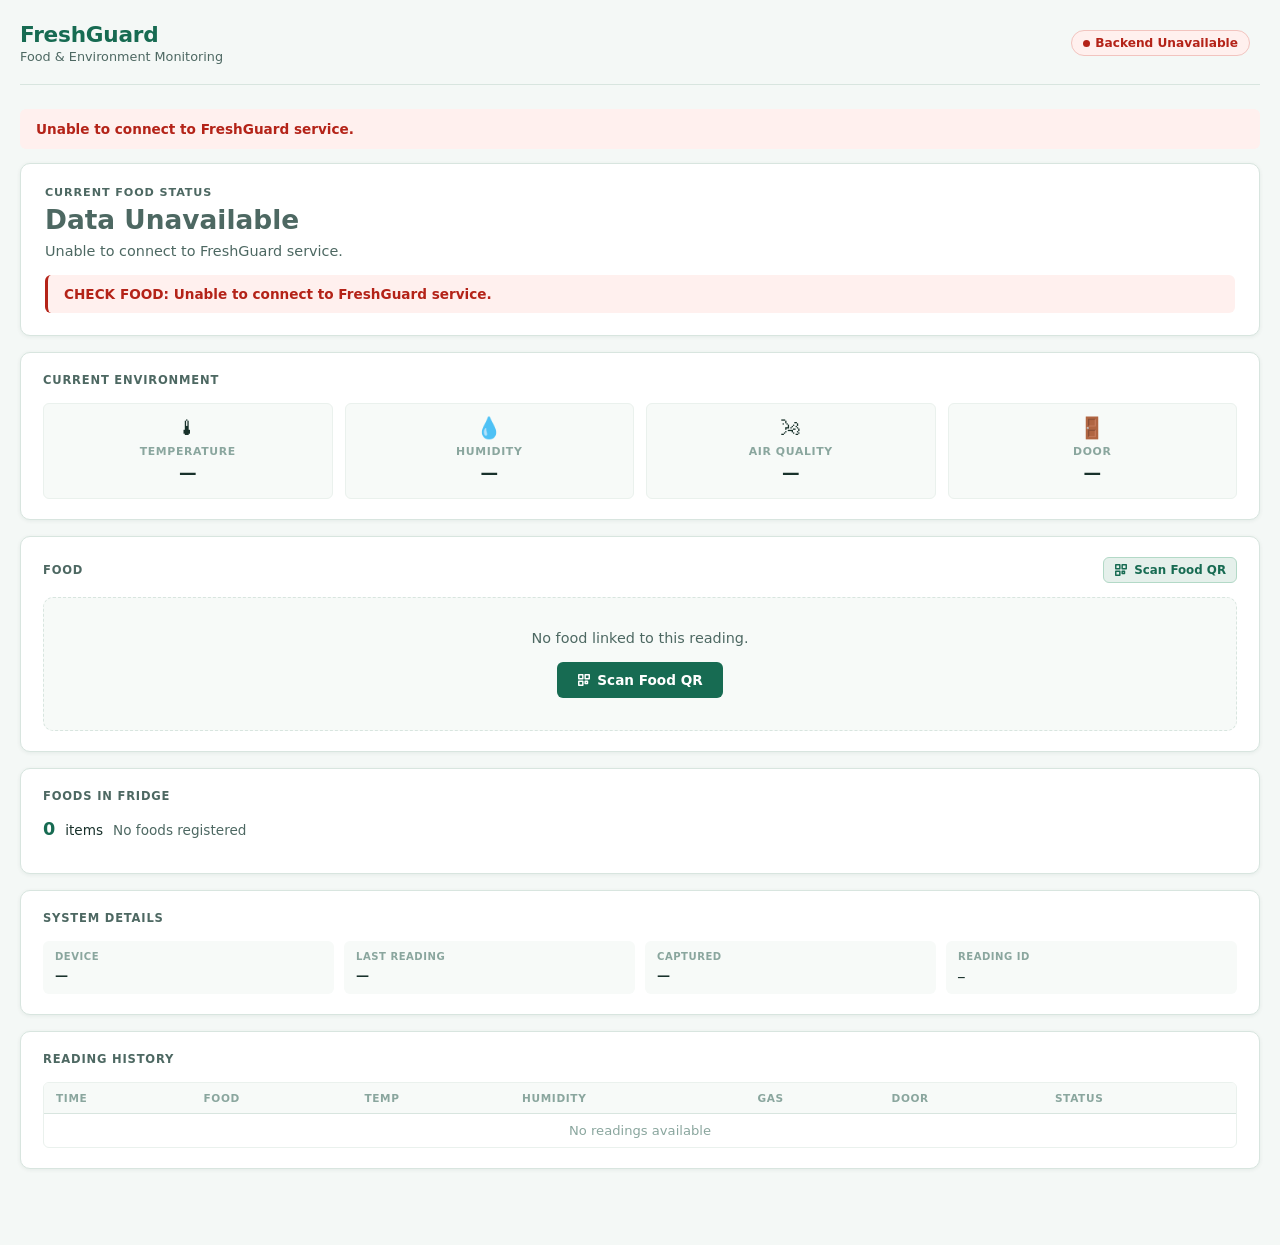
==== commit 4bc6cae9: "feat(dashboard): update admin and user dashboards with live telemetry, foods management, and static " ====
--- a/dashboard/index.html
+++ b/dashboard/index.html
@@ -4,911 +4,1462 @@
     <meta charset="UTF-8">
     <meta name="viewport" content="width=device-width, initial-scale=1.0">
     <title>FreshGuard Dashboard</title>
+    <link rel="icon" href="/static/favicon.ico">
     <style>
+        /* ─── Reset & Base ─────────────────────────────────── */
+        *, *::before, *::after { box-sizing: border-box; margin: 0; padding: 0; }
+
         :root {
-            color-scheme: light;
-            font-family: "Segoe UI", Arial, sans-serif;
-            color: #18312b;
-            background: #f3f7f5;
-        }
-
-        * { box-sizing: border-box; }
+            --bg: #f4f8f6;
+            --surface: #ffffff;
+            --border: #d8e5df;
+            --border-subtle: #eaf1ed;
+            --text: #18312b;
+            --text-muted: #4d6862;
+            --text-dim: #8aa69e;
+            --green: #176b52;
+            --green-light: #e5f0eb;
+            --green-mid: #b3d9c7;
+            --amber: #92600a;
+            --amber-bg: #fff8eb;
+            --amber-border: #f5d98a;
+            --red: #b42318;
+            --red-bg: #fff0ee;
+            --red-border: #f2c4bf;
+            --gray-bg: #f7faf8;
+            --shadow: 0 1px 4px rgba(20,60,45,.07);
+            --shadow-md: 0 3px 12px rgba(20,60,45,.10);
+            --radius: 10px;
+            --radius-sm: 6px;
+            --font: "Segoe UI", system-ui, sans-serif;
+        }
+
+        html { font-size: 16px; }
 
         body {
-            max-width: 1120px;
+            font-family: var(--font);
+            color: var(--text);
+            background: var(--bg);
+            min-height: 100vh;
+            -webkit-font-smoothing: antialiased;
+        }
+
+        /* ─── App Shell ────────────────────────────────────── */
+        .app {
+            max-width: 1280px;
             margin: 0 auto;
-            padding: 28px 20px 48px;
-        }
-
-        header {
+            padding: 0 20px 60px;
+        }
+
+        /* ─── Header ────────────────────────────────────────── */
+        .header {
             display: flex;
             justify-content: space-between;
             align-items: center;
+            padding: 22px 0 20px;
+            border-bottom: 1px solid var(--border);
+            margin-bottom: 24px;
             gap: 16px;
-            margin-bottom: 24px;
-        }
-
-        h1 { margin: 0; color: #176b52; }
-        h2 { margin: 0 0 18px; font-size: 1.1rem; }
-
-        .connection {
-            color: #52665f;
-            text-align: right;
+        }
+
+        .brand h1 {
+            font-size: 1.35rem;
+            font-weight: 700;
+            color: var(--green);
+            letter-spacing: -.01em;
+        }
+
+        .brand p {
+            font-size: .8rem;
+            color: var(--text-muted);
+            margin-top: 2px;
+        }
+
+        .status-chips {
+            display: flex;
+            align-items: center;
+            gap: 10px;
+            flex-wrap: wrap;
+            justify-content: flex-end;
+        }
+
+        .chip {
+            display: inline-flex;
+            align-items: center;
+            gap: 5px;
+            padding: 5px 11px;
+            border-radius: 20px;
+            font-size: .76rem;
+            font-weight: 600;
+            border: 1px solid transparent;
+        }
+
+        .chip-dot {
+            width: 7px;
+            height: 7px;
+            border-radius: 50%;
+            flex-shrink: 0;
+        }
+
+        .chip-ok .chip-dot { background: #16a34a; }
+        .chip-ok { background: #f0fdf4; color: #166534; border-color: #bbf7d0; }
+
+        .chip-warn .chip-dot { background: var(--amber); }
+        .chip-warn { background: var(--amber-bg); color: var(--amber); border-color: var(--amber-border); }
+
+        .chip-err .chip-dot { background: var(--red); }
+        .chip-err { background: var(--red-bg); color: var(--red); border-color: var(--red-border); }
+
+        .chip-info .chip-dot { background: var(--text-dim); }
+        .chip-info { background: var(--gray-bg); color: var(--text-muted); border-color: var(--border); }
+
+        .updated { font-size: .73rem; color: var(--text-dim); white-space: nowrap; }
+
+        /* ─── Sections ──────────────────────────────────────── */
+        .section {
+            background: var(--surface);
+            border: 1px solid var(--border);
+            border-radius: var(--radius);
+            box-shadow: var(--shadow);
+            padding: 20px 22px;
+            margin-bottom: 16px;
+        }
+
+        .section-title {
+            font-size: .72rem;
+            font-weight: 700;
+            text-transform: uppercase;
+            letter-spacing: .07em;
+            color: var(--text-muted);
+            margin-bottom: 16px;
+        }
+
+        /* ─── System Warning Banner ─────────────────────────── */
+        .system-banner {
+            display: none;
+            padding: 13px 18px;
+            border-radius: var(--radius);
+            margin-bottom: 16px;
+            font-size: .88rem;
+            font-weight: 600;
+            align-items: center;
+            gap: 10px;
+        }
+
+        .system-banner.visible { display: flex; }
+
+        .system-banner.stale {
+            background: var(--amber-bg);
+            border: 1px solid var(--amber-border);
+            color: var(--amber);
+        }
+
+        .system-banner.error {
+            background: var(--red-bg);
+            border: 1px solid var(--red-border);
+            color: var(--red);
+        }
+
+        .system-banner.info {
+            background: var(--gray-bg);
+            border: 1px solid var(--border);
+            color: var(--text-muted);
+        }
+
+        /* ─── Primary Status Card ───────────────────────────── */
+        .status-card {
+            background: var(--surface);
+            border: 1px solid var(--border);
+            border-radius: var(--radius);
+            box-shadow: var(--shadow);
+            padding: 22px 24px;
+            margin-bottom: 16px;
+        }
+
+        .status-label {
+            font-size: .7rem;
+            font-weight: 700;
+            text-transform: uppercase;
+            letter-spacing: .08em;
+            color: var(--text-muted);
+            margin-bottom: 8px;
+        }
+
+        .status-main {
+            display: flex;
+            align-items: baseline;
+            gap: 14px;
+            flex-wrap: wrap;
+        }
+
+        .status-value {
+            font-size: 1.65rem;
+            font-weight: 700;
+            line-height: 1;
+        }
+
+        .status-fresh  { color: #15803d; }
+        .status-soon   { color: var(--amber); }
+        .status-check  { color: var(--red); }
+        .status-other  { color: var(--text-muted); }
+
+        .status-reason {
             font-size: .9rem;
-        }
-
-        .connection p { margin: 3px 0; }
-        .source-label { margin: -10px 0 14px; color: #61736c; font-size: .9rem; }
-        .stale-banner { margin: 0 0 18px; padding: 13px 16px; color: #8d2018; background: #fff0ee; border: 1px solid #f2c4bf; border-radius: 8px; font-weight: 700; }
-        .grid { display: grid; grid-template-columns: repeat(2, minmax(0, 1fr)); gap: 18px; }
-
-        section {
-            min-width: 0;
-            padding: 20px;
-            background: #fff;
-            border: 1px solid #dce7e2;
+            color: var(--text-muted);
+            margin-top: 8px;
+            line-height: 1.5;
+        }
+
+        /* ─── Alert Strip ──────────────────────────────────── */
+        .alert-strip {
+            display: none;
+            padding: 11px 16px;
+            border-radius: var(--radius-sm);
+            font-size: .85rem;
+            font-weight: 600;
+            margin-top: 12px;
+            border-left: 3px solid var(--border);
+        }
+
+        .alert-strip.visible { display: block; }
+        .alert-strip.alert   { background: var(--amber-bg); color: var(--amber); border-left-color: var(--amber); }
+        .alert-strip.critical{ background: var(--red-bg);   color: var(--red);   border-left-color: var(--red); }
+
+        /* ─── Environment Sensors ──────────────────────────── */
+        .sensor-row {
+            display: grid;
+            grid-template-columns: repeat(4, 1fr);
+            gap: 12px;
+        }
+
+        .sensor-card {
+            background: var(--gray-bg);
+            border: 1px solid var(--border-subtle);
+            border-radius: var(--radius-sm);
+            padding: 14px 16px;
+            text-align: center;
+        }
+
+        .sensor-icon {
+            font-size: 1.3rem;
+            line-height: 1;
+            margin-bottom: 6px;
+        }
+
+        .sensor-label {
+            font-size: .68rem;
+            font-weight: 700;
+            text-transform: uppercase;
+            letter-spacing: .06em;
+            color: var(--text-dim);
+            margin-bottom: 5px;
+        }
+
+        .sensor-value {
+            font-size: 1.1rem;
+            font-weight: 700;
+            color: var(--text);
+            line-height: 1.2;
+        }
+
+        .sensor-unit {
+            font-size: .75rem;
+            font-weight: 400;
+            color: var(--text-muted);
+            margin-left: 2px;
+        }
+
+        /* ─── Food Section ─────────────────────────────────── */
+        .food-header {
+            display: flex;
+            align-items: center;
+            justify-content: space-between;
+            gap: 12px;
+            margin-bottom: 14px;
+        }
+
+        .food-empty {
+            text-align: center;
+            padding: 32px 20px;
+            background: var(--gray-bg);
+            border: 1px dashed var(--border);
+            border-radius: var(--radius);
+        }
+
+        .food-empty p {
+            font-size: .9rem;
+            color: var(--text-muted);
+            margin-bottom: 16px;
+        }
+
+        .food-empty .btn {
+            padding: 10px 20px;
+            font-size: .85rem;
+        }
+
+        .food-summary {
+            display: flex;
+            align-items: baseline;
+            gap: 10px;
+            margin-bottom: 14px;
+            padding-bottom: 14px;
+            border-bottom: 1px solid var(--border-subtle);
+        }
+
+        .food-name { font-size: 1.15rem; font-weight: 700; color: var(--green); }
+        .food-cat  { font-size: .8rem; color: var(--text-muted); background: var(--green-light); padding: 2px 9px; border-radius: 12px; font-weight: 600; }
+
+        .food-grid {
+            display: grid;
+            grid-template-columns: repeat(auto-fill, minmax(160px, 1fr));
+            gap: 10px;
+        }
+
+        .food-field {
+            background: var(--gray-bg);
+            border-radius: var(--radius-sm);
+            padding: 10px 12px;
+        }
+
+        .food-field-label {
+            display: block;
+            font-size: .65rem;
+            font-weight: 700;
+            text-transform: uppercase;
+            letter-spacing: .05em;
+            color: var(--text-dim);
+            margin-bottom: 3px;
+        }
+
+        .food-field-value {
+            font-size: .85rem;
+            font-weight: 600;
+            color: var(--text);
+            word-break: break-word;
+        }
+
+        .food-field-value.na { color: var(--text-dim); }
+
+        .food-actions { margin-top: 14px; }
+
+        /* ─── Foods in Fridge ──────────────────────────────── */
+        .fridge-summary {
+            display: flex;
+            align-items: baseline;
+            gap: 10px;
+            margin-bottom: 14px;
+            font-size: .85rem;
+        }
+
+        .fridge-count {
+            font-size: 1.1rem;
+            font-weight: 700;
+            color: var(--green);
+        }
+
+        .fridge-overall { color: var(--text-muted); }
+        .fridge-overall.soon { color: var(--amber); }
+        .fridge-overall.check { color: var(--red); }
+
+        .active-foods-list { display: grid; gap: 10px; }
+
+        .active-food {
+            display: flex;
+            align-items: center;
+            justify-content: space-between;
+            gap: 14px;
+            padding: 12px 14px;
+            border: 1px solid var(--border);
+            border-radius: var(--radius-sm);
+            background: var(--gray-bg);
+        }
+
+        .active-food-info h3 { font-size: .9rem; font-weight: 700; color: var(--green); }
+        .active-food-info p  { font-size: .75rem; color: var(--text-muted); margin-top: 2px; }
+
+        .active-food-actions { display: flex; gap: 7px; flex-shrink: 0; }
+
+        /* ─── System Details ───────────────────────────────── */
+        .details-grid {
+            display: grid;
+            grid-template-columns: repeat(4, 1fr);
+            gap: 10px;
+        }
+
+        .detail-item {
+            background: var(--gray-bg);
+            border-radius: var(--radius-sm);
+            padding: 10px 12px;
+        }
+
+        .detail-label {
+            display: block;
+            font-size: .63rem;
+            font-weight: 700;
+            text-transform: uppercase;
+            letter-spacing: .05em;
+            color: var(--text-dim);
+            margin-bottom: 3px;
+        }
+
+        .detail-value {
+            font-size: .82rem;
+            font-weight: 600;
+            color: var(--text);
+            word-break: break-all;
+        }
+
+        .detail-value.mono { font-family: "Consolas", "Courier New", monospace; font-size: .7rem; }
+
+        /* ─── History Table ────────────────────────────────── */
+        .history-table-wrap {
+            overflow-x: auto;
+            border-radius: var(--radius-sm);
+            border: 1px solid var(--border-subtle);
+        }
+
+        table {
+            width: 100%;
+            border-collapse: collapse;
+            font-size: .82rem;
+        }
+
+        thead { background: var(--gray-bg); }
+
+        th {
+            padding: 9px 12px;
+            text-align: left;
+            font-size: .66rem;
+            font-weight: 700;
+            text-transform: uppercase;
+            letter-spacing: .06em;
+            color: var(--text-dim);
+            white-space: nowrap;
+            border-bottom: 1px solid var(--border);
+        }
+
+        td {
+            padding: 9px 12px;
+            border-bottom: 1px solid var(--border-subtle);
+            color: var(--text);
+            white-space: nowrap;
+        }
+
+        tr:last-child td { border-bottom: none; }
+        tbody tr:hover td { background: #fafcfb; }
+
+        .badge {
+            display: inline-block;
+            padding: 2px 8px;
             border-radius: 12px;
-            box-shadow: 0 2px 8px rgb(20 60 45 / 5%);
-        }
-
-        .wide { grid-column: 1 / -1; }
-        .sensor-grid, .food-grid { display: grid; grid-template-columns: repeat(2, minmax(0, 1fr)); gap: 14px; }
-
-        .metric, .food-field {
+            font-size: .7rem;
+            font-weight: 700;
+        }
+
+        .badge-fresh   { background: #f0fdf4; color: #15803d; }
+        .badge-soon    { background: var(--amber-bg); color: var(--amber); }
+        .badge-check   { background: var(--red-bg); color: var(--red); }
+        .badge-other   { background: var(--gray-bg); color: var(--text-muted); }
+
+        .door-open  { color: var(--amber); font-weight: 700; }
+        .door-closed{ color: var(--text-muted); }
+        .na-text    { color: var(--text-dim); }
+
+        /* ─── Buttons ──────────────────────────────────────── */
+        .btn {
+            display: inline-flex;
+            align-items: center;
+            gap: 6px;
+            padding: 7px 14px;
+            border: 0;
+            border-radius: var(--radius-sm);
+            font-family: inherit;
+            font-size: .8rem;
+            font-weight: 700;
+            cursor: pointer;
+            transition: opacity .15s, box-shadow .15s;
+        }
+
+        .btn:focus-visible {
+            outline: 2px solid var(--green);
+            outline-offset: 2px;
+        }
+
+        .btn-primary { background: var(--green); color: #fff; }
+        .btn-primary:hover { opacity: .88; }
+
+        .btn-secondary {
+            background: var(--green-light);
+            color: var(--green);
+            border: 1px solid var(--green-mid);
+        }
+
+        .btn-secondary:hover { background: #d4ebe0; }
+
+        .btn:disabled { opacity: .5; cursor: not-allowed; }
+
+        .btn-sm { padding: 5px 10px; font-size: .74rem; }
+
+        /* ─── Dialogs ──────────────────────────────────────── */
+        dialog {
+            border: 0;
+            border-radius: 14px;
+            padding: 24px;
+            color: var(--text);
+            box-shadow: 0 16px 48px rgba(20,60,45,.22);
+            max-width: min(520px, calc(100vw - 28px));
+            width: 100%;
+        }
+
+        dialog::backdrop { background: rgba(10,35,25,.42); }
+
+        .scanner-preview {
+            width: 100%;
+            max-height: 280px;
+            border-radius: 8px;
+            background: #10241d;
+            object-fit: cover;
+            display: block;
+        }
+
+        .scanner-status { min-height: 22px; margin: 10px 0; font-size: .85rem; }
+        .scanner-status.error { color: var(--red); }
+
+        .scanner-actions { display: flex; justify-content: flex-end; gap: 9px; margin-top: 14px; }
+
+        .qr-result {
+            margin: 12px 0;
             padding: 12px;
-            background: #f7faf8;
             border-radius: 8px;
-        }
-
-        .label { display: block; margin-bottom: 5px; color: #61736c; font-size: .78rem; text-transform: uppercase; letter-spacing: .04em; }
-        .value { font-size: 1.1rem; font-weight: 600; overflow-wrap: anywhere; }
-        .sensor-value { font-size: 1.35rem; }
-
-        .freshness-status { display: inline-block; font-size: 1.5rem; font-weight: 700; }
-        .status-fresh { color: #167447; }
-        .status-use-soon { color: #9a6500; }
-        .status-check-food { color: #b42318; }
-        .status-unavailable { color: #65736e; }
-
-        .freshness-reason { margin: 10px 0 0; line-height: 1.5; }
-        .food-heading { display: flex; align-items: center; justify-content: space-between; gap: 12px; }
-        .button { padding: 9px 13px; border: 0; border-radius: 7px; color: #fff; background: #176b52; cursor: pointer; font: inherit; font-weight: 700; }
-        .button.secondary { color: #31564a; background: #e5f0eb; }
-        .button:disabled { opacity: .55; cursor: wait; }
-        dialog { width: min(520px, calc(100% - 28px)); border: 0; border-radius: 12px; padding: 22px; color: #18312b; box-shadow: 0 12px 40px rgb(20 60 45 / 25%); }
-        dialog::backdrop { background: rgb(10 35 25 / 45%); }
-        .scanner-preview { width: 100%; max-height: 300px; border-radius: 8px; background: #10241d; object-fit: cover; }
-        .scanner-status { min-height: 24px; margin: 10px 0; color: #52665f; }
-        .scanner-status.error { color: #b42318; }
-        .scanner-actions { display: flex; justify-content: flex-end; gap: 9px; margin-top: 16px; }
-        .qr-result { margin: 12px 0; padding: 12px; border-radius: 8px; background: #e8f2ed; }
-        .qr-result p { margin: 5px 0; }
+            background: var(--green-light);
+        }
+
+        .qr-result p { margin: 4px 0; font-size: .85rem; }
+
         .scanner-form { display: grid; gap: 10px; }
-        .scanner-form label { color: #52665f; font-size: .86rem; font-weight: 600; }
-        .scanner-form input { width: 100%; margin-top: 5px; padding: 9px; border: 1px solid #bfd2c9; border-radius: 6px; font: inherit; }
-        .active-foods { display: grid; gap: 12px; }
-        .active-food { display: flex; align-items: center; justify-content: space-between; gap: 14px; padding: 14px; border: 1px solid #dce7e2; border-radius: 9px; background: #f7faf8; }
-        .active-food h3 { margin: 0 0 5px; color: #176b52; }
-        .active-food p { margin: 3px 0; color: #52665f; }
-        .alert-panel { border-left: 4px solid #91a39b; }
-        .alert-panel.is-alert { border-left-color: #d97706; background: #fffaf0; }
-        .alert-panel.is-critical { border-left-color: #c83225; background: #fff7f6; }
-        .alert-heading { margin: 0 0 8px; font-size: .8rem; font-weight: 700; letter-spacing: .06em; }
-
+        .scanner-form label { font-size: .8rem; font-weight: 700; color: var(--text-muted); }
+        .scanner-form input, .scanner-form select {
+            width: 100%;
+            margin-top: 5px;
+            padding: 8px 10px;
+            border: 1px solid var(--border);
+            border-radius: 6px;
+            font-family: inherit;
+            font-size: .85rem;
+            color: var(--text);
+            background: var(--surface);
+        }
+
+        .scanner-form input:focus, .scanner-form select:focus {
+            outline: none;
+            border-color: var(--green);
+            box-shadow: 0 0 0 2px rgba(23,107,82,.15);
+        }
+
+        /* ─── Inline message ────────────────────────────────── */
         #data-message {
-            margin: 0 0 18px;
-            padding: 13px 16px;
-            color: #173c31;
-            background: #e8f2ed;
-            border-radius: 8px;
+            display: none;
+            padding: 12px 16px;
+            border-radius: var(--radius-sm);
+            font-size: .85rem;
             font-weight: 600;
-        }
-
-        #data-message.error { color: #8d2018; background: #fff0ee; }
-        #food-state { margin: 0 0 12px; color: #61736c; }
-
-        table { width: 100%; border-collapse: collapse; }
-        th, td { padding: 10px 8px; border-bottom: 1px solid #e5ece8; text-align: left; white-space: nowrap; }
-        th { color: #52665f; font-size: .78rem; text-transform: uppercase; }
-        td { font-size: .9rem; }
-        .table-wrap { overflow-x: auto; }
+            margin-bottom: 14px;
+        }
+
+        #data-message.visible { display: block; }
+        #data-message.normal  { background: var(--green-light); color: var(--green); }
+        #data-message.error   { background: var(--red-bg);    color: var(--red); }
+
+        /* ─── Responsive ───────────────────────────────────── */
+        @media (max-width: 900px) {
+            .sensor-row { grid-template-columns: repeat(2, 1fr); }
+            .details-grid { grid-template-columns: repeat(2, 1fr); }
+        }
 
         @media (max-width: 680px) {
-            body { padding: 20px 14px 36px; }
-            header { align-items: flex-start; flex-direction: column; }
-            .connection { text-align: left; }
-            .grid { grid-template-columns: 1fr; }
-            .wide { grid-column: auto; }
-            section { padding: 16px; }
+            .app { padding: 0 14px 40px; }
+            .header { flex-direction: column; align-items: flex-start; padding: 16px 0 14px; }
+            .status-chips { justify-content: flex-start; }
+            .sensor-row { grid-template-columns: repeat(2, 1fr); }
+            .details-grid { grid-template-columns: repeat(2, 1fr); }
+            .food-grid { grid-template-columns: repeat(2, 1fr); }
+            .active-food { flex-direction: column; align-items: flex-start; }
+            .active-food-actions { margin-top: 8px; }
+            .status-value { font-size: 1.3rem; }
+        }
+
+        @media (max-width: 400px) {
+            .sensor-row { grid-template-columns: 1fr; }
         }
     </style>
 </head>
 <body>
-    <header>
-        <div>
+<div class="app">
+
+    <!-- Header -->
+    <header class="header">
+        <div class="brand">
             <h1>FreshGuard</h1>
-            <p style="margin: 5px 0 0; color: #61736c;">Food and environment monitoring</p>
+            <p>Food &amp; Environment Monitoring</p>
         </div>
-        <div class="connection" aria-live="polite">
-            <p id="connection-state">Loading...</p>
-            <p id="last-updated"></p>
+        <div class="status-chips" aria-live="polite">
+            <span id="connection-chip" class="chip chip-info">
+                <span class="chip-dot"></span>
+                <span id="connection-state">Loading…</span>
+            </span>
+            <span id="device-chip" class="chip chip-info" style="display:none">
+                <span class="chip-dot"></span>
+                <span id="device-state-text">Device</span>
+            </span>
+            <span class="updated" id="last-updated"></span>
         </div>
     </header>
 
-    <p id="data-message" role="status" hidden></p>
-
-    <main class="grid">
-        <section>
-            <h2>Current Environment</h2>
-            <p class="source-label">Source: <strong id="reading-device">N/A</strong></p>
-            <div class="sensor-grid">
-                <div class="metric"><span class="label">Temperature</span><span class="value sensor-value" id="temperature">Data Unavailable</span></div>
-                <div class="metric"><span class="label">Humidity</span><span class="value sensor-value" id="humidity">Data Unavailable</span></div>
-                <div class="metric"><span class="label">Gas</span><span class="value sensor-value" id="gas">Data Unavailable</span></div>
-                <div class="metric"><span class="label">Door</span><span class="value sensor-value" id="door">Data Unavailable</span></div>
+    <!-- Single system warning banner -->
+    <div id="system-banner" class="system-banner info" role="alert" aria-live="assertive">
+        <span id="system-banner-text"></span>
+    </div>
+
+    <!-- Inline message (for backend-level messages) -->
+    <div id="data-message" role="status"></div>
+
+    <!-- ── Primary Status ──────────────────────────────────── -->
+    <div class="status-card">
+        <div class="status-label">Current Food Status</div>
+        <div class="status-main">
+            <span id="freshness-status" class="status-value status-other">Waiting for device data</span>
+        </div>
+        <p id="freshness-reason" class="status-reason">No device reading available</p>
+        <div id="alert-strip" class="alert-strip" aria-live="polite"></div>
+    </div>
+
+    <!-- ── Environment Sensors ─────────────────────────────── -->
+    <section class="section">
+        <div class="section-title">Current Environment</div>
+        <div class="sensor-row">
+            <div class="sensor-card">
+                <div class="sensor-icon">🌡</div>
+                <div class="sensor-label">Temperature</div>
+                <div class="sensor-value" id="temperature">—</div>
             </div>
-        </section>
-
-        <section>
-            <h2>Reading Source</h2>
+            <div class="sensor-card">
+                <div class="sensor-icon">💧</div>
+                <div class="sensor-label">Humidity</div>
+                <div class="sensor-value" id="humidity">—</div>
+            </div>
+            <div class="sensor-card">
+                <div class="sensor-icon">🌬</div>
+                <div class="sensor-label">Air Quality</div>
+                <div class="sensor-value" id="gas">—</div>
+            </div>
+            <div class="sensor-card">
+                <div class="sensor-icon">🚪</div>
+                <div class="sensor-label">Door</div>
+                <div class="sensor-value" id="door">—</div>
+            </div>
+        </div>
+    </section>
+
+    <!-- ── Food ───────────────────────────────────────────── -->
+    <section class="section" id="food-section">
+        <div class="food-header">
+            <div class="section-title" style="margin-bottom:0">Food</div>
+            <button class="btn btn-secondary btn-sm" id="scan-food-qr" type="button">
+                <svg width="14" height="14" viewBox="0 0 24 24" fill="none" stroke="currentColor" stroke-width="2.5" stroke-linecap="round" stroke-linejoin="round"><rect x="3" y="3" width="7" height="7"/><rect x="14" y="3" width="7" height="7"/><rect x="3" y="14" width="7" height="7"/><rect x="14" y="14" width="4" height="4"/></svg>
+                Scan Food QR
+            </button>
+        </div>
+
+        <!-- No-food empty state -->
+        <div id="food-empty-state" class="food-empty">
+            <p>No food linked to this reading.</p>
+            <button class="btn btn-primary" id="scan-food-qr-empty" type="button">
+                <svg width="14" height="14" viewBox="0 0 24 24" fill="none" stroke="currentColor" stroke-width="2.5" stroke-linecap="round" stroke-linejoin="round"><rect x="3" y="3" width="7" height="7"/><rect x="14" y="3" width="7" height="7"/><rect x="3" y="14" width="7" height="7"/><rect x="14" y="14" width="4" height="4"/></svg>
+                Scan Food QR
+            </button>
+        </div>
+
+        <!-- Linked food details -->
+        <div id="food-details" style="display:none">
+            <div class="food-summary">
+                <span class="food-name" id="food-name">—</span>
+                <span class="food-cat" id="food-category">—</span>
+            </div>
             <div class="food-grid">
-                <div class="food-field"><span class="label">Device</span><span class="value" id="source-device">N/A</span></div>
-                <div class="food-field"><span class="label">Reading ID</span><span class="value" id="source-reading-id">N/A</span></div>
-                <div class="food-field"><span class="label">Captured</span><span class="value" id="source-captured">N/A</span></div>
-                <div class="food-field"><span class="label">Last Reading</span><span class="value" id="source-age">N/A</span></div>
+                <div class="food-field"><span class="food-field-label">Quantity</span><span class="food-field-value na" id="food-quantity">—</span></div>
+                <div class="food-field"><span class="food-field-label">Storage Location</span><span class="food-field-value na" id="food-location">—</span></div>
+                <div class="food-field"><span class="food-field-label">Stored At</span><span class="food-field-value na" id="food-inserted">—</span></div>
+                <div class="food-field"><span class="food-field-label">Manufacture Date</span><span class="food-field-value na" id="food-manufacture">—</span></div>
+                <div class="food-field"><span class="food-field-label">Expiry Date</span><span class="food-field-value na" id="food-expiry">—</span></div>
+                <div class="food-field"><span class="food-field-label">Food ID</span><span class="food-field-value mono na" id="food-id">—</span></div>
             </div>
-        </section>
-
-        <section>
-            <h2>Freshness</h2>
-            <span id="freshness-status" class="freshness-status status-unavailable">Data Unavailable</span>
-            <p id="freshness-reason" class="freshness-reason">N/A</p>
-        </section>
-
-        <section>
-            <div class="food-heading"><h2>Food Information</h2><button class="button" id="scan-food-qr" type="button">Scan Food QR</button></div>
-            <p id="food-state">Loading...</p>
-            <div class="food-grid">
-                <div class="food-field"><span class="label">Food Name</span><span class="value" id="food-name">N/A</span></div>
-                <div class="food-field"><span class="label">Category</span><span class="value" id="food-category">N/A</span></div>
-                <div class="food-field"><span class="label">Quantity</span><span class="value" id="food-quantity">N/A</span></div>
-                <div class="food-field"><span class="label">Storage Location</span><span class="value" id="food-location">N/A</span></div>
-                <div class="food-field"><span class="label">Inserted At</span><span class="value" id="food-inserted">N/A</span></div>
-                <div class="food-field"><span class="label">Manufacture Date</span><span class="value" id="food-manufacture">N/A</span></div>
-                <div class="food-field"><span class="label">Expiry Date</span><span class="value" id="food-expiry">N/A</span></div>
-                <div class="food-field"><span class="label">Food ID</span><span class="value" id="food-id">N/A</span></div>
+        </div>
+
+        <!-- Hidden for JS backward compat -->
+        <p id="food-state" style="display:none"></p>
+    </section>
+
+    <!-- ── Foods in Fridge ────────────────────────────────── -->
+    <section class="section">
+        <div class="section-title">Foods in Fridge</div>
+        <div class="fridge-summary">
+            <span class="fridge-count" id="fridge-count">0</span>
+            <span>items</span>
+            <span class="fridge-overall" id="fridge-overall">—</span>
+        </div>
+        <div id="active-foods" class="active-foods-list"><p class="na-text" id="active-foods-placeholder">Loading…</p></div>
+        <p id="active-foods-summary" style="display:none"></p>
+    </section>
+
+    <!-- ── System Details ──────────────────────────────────── -->
+    <section class="section">
+        <div class="section-title">System Details</div>
+        <div class="details-grid">
+            <div class="detail-item">
+                <span class="detail-label">Device</span>
+                <span class="detail-value" id="source-device">—</span>
             </div>
-        </section>
-
-        <section>
-            <h2>Storage</h2>
-            <p><strong>Stored:</strong> <span id="storage-inserted">N/A</span></p>
-            <p><strong>Expiry:</strong> <span id="storage-expiry">N/A</span></p>
-        </section>
-
-        <section class="wide">
-            <h2>Foods in Fridge</h2>
-            <p id="active-foods-summary" class="muted">Foods in Fridge: 0 · Overall: Waiting for Reading</p>
-            <div id="active-foods" class="active-foods"><p class="muted">Loading active foods...</p></div>
-        </section>
-
-        <section class="alert-panel wide" id="alert-panel" aria-live="polite">
-            <p class="alert-heading" id="alert-heading">STATUS DETAILS</p>
-            <p id="alert-reason" style="margin: 0;">N/A</p>
-        </section>
-
-        <section class="wide">
-            <h2>Reading History</h2>
-            <div class="table-wrap">
-                <table>
-                    <thead>
-                        <tr>
-                            <th>Time</th><th>Food</th><th>Temperature</th><th>Humidity</th><th>Gas</th><th>Door</th><th>Freshness</th>
-                        </tr>
-                    </thead>
-                    <tbody id="reading-history"></tbody>
-                </table>
+            <div class="detail-item">
+                <span class="detail-label">Last Reading</span>
+                <span class="detail-value" id="source-age">—</span>
             </div>
-        </section>
-    </main>
-
-    <dialog id="qr-dialog" aria-labelledby="qr-dialog-title">
-        <h2 id="qr-dialog-title">Scan Food QR</h2>
-        <video id="qr-video" class="scanner-preview" playsinline muted hidden></video>
-        <canvas id="qr-canvas" hidden></canvas>
-        <p id="qr-status" class="scanner-status">Preparing scanner…</p>
-        <div id="qr-result" class="qr-result" hidden>
-            <p><strong>QR Code:</strong> <span id="qr-code-value"></span></p>
-            <p><strong>Category:</strong> <span id="qr-category-value"></span></p>
+            <div class="detail-item">
+                <span class="detail-label">Captured</span>
+                <span class="detail-value" id="source-captured">—</span>
+            </div>
+            <div class="detail-item">
+                <span class="detail-label">Reading ID</span>
+                <span class="detail-value mono" id="source-reading-id">—</span>
+            </div>
         </div>
-        <form id="food-form" class="scanner-form" hidden>
-            <label>Food Name<input id="food-name-input" name="food_name" required maxlength="200"></label>
-            <label>Inserted At<input id="food-inserted-input" name="inserted_at" type="date" required></label>
-            <label>Quantity<input id="food-quantity-input" name="quantity" type="number" min="0" step="any"></label>
-            <label>Manufacture Date<input id="food-manufacture-input" name="manufacture_date" type="date"></label>
-            <label>Expiry Date<input id="food-expiry-input" name="expiry_date" type="date"></label>
-            <label>Storage Location<input id="food-location-input" name="storage_location" maxlength="200"></label>
-            <div class="scanner-actions"><button class="button" id="create-food" type="submit">Create Food</button></div>
-        </form>
-        <div id="food-success" class="qr-result" hidden></div>
-        <div class="scanner-actions"><button class="button secondary" id="close-qr" type="button">Close</button></div>
-    </dialog>
-
-    <dialog id="food-history-dialog" aria-labelledby="food-history-title">
-        <h2 id="food-history-title">Food Freshness History</h2>
-        <div class="table-wrap"><table><thead><tr><th>Time</th><th>Status</th><th>Reason</th></tr></thead><tbody id="food-history-body"></tbody></table></div>
-        <div class="scanner-actions"><button class="button secondary" id="close-food-history" type="button">Close</button></div>
-    </dialog>
-
-    <script>
-        const API_BASE_URL = "/api/v1";
-        const DASHBOARD_DEVICE_ID = "FG-ESP32-01";
-        const DASHBOARD_REFRESH_MS = 5000;
-        const STALE_AFTER_MS = 90000;
-        const UNAVAILABLE = "Data Unavailable";
-        let refreshInProgress = false;
-        let hasLoadedData = false;
-
-        function byId(id) {
-            return document.getElementById(id);
-        }
-
-        function formatNullable(value, suffix = "") {
-            if (value === null || value === undefined || value === "") {
-                return UNAVAILABLE;
+        <!-- Hidden for JS backward compat -->
+        <p style="display:none" id="reading-device">—</p>
+        <p style="display:none" id="storage-inserted">—</p>
+        <p style="display:none" id="storage-expiry">—</p>
+    </section>
+
+    <!-- ── Reading History ─────────────────────────────────── -->
+    <section class="section">
+        <div class="section-title">Reading History</div>
+        <div class="history-table-wrap">
+            <table>
+                <thead>
+                    <tr>
+                        <th>Time</th>
+                        <th>Food</th>
+                        <th>Temp</th>
+                        <th>Humidity</th>
+                        <th>Gas</th>
+                        <th>Door</th>
+                        <th>Status</th>
+                    </tr>
+                </thead>
+                <tbody id="reading-history"></tbody>
+            </table>
+        </div>
+    </section>
+
+    <!-- Hidden for JS backward compat -->
+    <section id="alert-panel" style="display:none" aria-live="polite">
+        <p id="alert-heading"></p>
+        <p id="alert-reason"></p>
+    </section>
+
+</div><!-- .app -->
+
+<!-- QR Scanner Dialog -->
+<dialog id="qr-dialog" aria-labelledby="qr-dialog-title">
+    <h2 id="qr-dialog-title" style="margin-bottom:14px;font-size:1.05rem">Scan Food QR</h2>
+    <video id="qr-video" class="scanner-preview" playsinline muted></video>
+    <canvas id="qr-canvas" style="display:none"></canvas>
+    <p id="qr-status" class="scanner-status">Preparing scanner…</p>
+    <div id="qr-result" class="qr-result" hidden>
+        <p><strong>QR Code:</strong> <span id="qr-code-value"></span></p>
+        <p><strong>Category:</strong> <span id="qr-category-value"></span></p>
+    </div>
+    <form id="food-form" class="scanner-form" hidden>
+        <label>Food Name<input id="food-name-input" name="food_name" required maxlength="200"></label>
+        <label>Stored At<input id="food-inserted-input" name="inserted_at" type="date" required></label>
+        <label>Quantity<input id="food-quantity-input" name="quantity" type="number" min="0" step="any"></label>
+        <label>Manufacture Date<input id="food-manufacture-input" name="manufacture_date" type="date"></label>
+        <label>Expiry Date<input id="food-expiry-input" name="expiry_date" type="date"></label>
+        <label>Storage Location<input id="food-location-input" name="storage_location" maxlength="200"></label>
+        <div class="scanner-actions"><button class="btn btn-primary" id="create-food" type="submit">Create Food</button></div>
+    </form>
+    <div id="food-success" class="qr-result" hidden></div>
+    <div class="scanner-actions"><button class="btn btn-secondary" id="close-qr" type="button">Close</button></div>
+</dialog>
+
+<!-- Food History Dialog -->
+<dialog id="food-history-dialog" aria-labelledby="food-history-title">
+    <h2 id="food-history-title" style="margin-bottom:14px;font-size:1rem">Food Freshness History</h2>
+    <div class="history-table-wrap">
+        <table><thead><tr><th>Time</th><th>Status</th><th>Reason</th></tr></thead>
+        <tbody id="food-history-body"></tbody></table>
+    </div>
+    <div class="scanner-actions"><button class="btn btn-secondary" id="close-food-history" type="button">Close</button></div>
+</dialog>
+
+<script>
+(function() {
+    "use strict";
+    /* ── Config ───────────────────────────────────────────── */
+    var API_BASE_URL = "/api/v1";
+    var DASHBOARD_DEVICE_ID = "FG-ESP32-01";
+    var DASHBOARD_REFRESH_MS = 5000;
+    var STALE_AFTER_MS = 90000;
+    var UNAVAILABLE = "—";
+
+    var refreshInProgress = false;
+    var hasLoadedData = false;
+
+    /* ── Helpers ───────────────────────────────────────────── */
+    function byId(id) { return document.getElementById(id); }
+
+    function fmt(val, suf) {
+        if (val === null || val === undefined || val === "") return UNAVAILABLE;
+        return String(val) + (suf || "");
+    }
+
+    function fmtFood(val) {
+        if (val === null || val === undefined || val === "") return null;
+        return String(val);
+    }
+
+    function badgeClass(status) {
+        if (status === "Fresh / Normal") return "badge-fresh";
+        if (status === "Use Soon")        return "badge-soon";
+        if (status === "Check Food")       return "badge-check";
+        return "badge-other";
+    }
+
+    function freshnessClass(status) {
+        if (status === "Fresh / Normal") return "status-fresh";
+        if (status === "Use Soon")        return "status-soon";
+        if (status === "Check Food")      return "status-check";
+        return "status-other";
+    }
+
+    function ageLabel(ms) {
+        var s = Math.floor(ms / 1000);
+        if (s < 60)  return s + "s ago";
+        var m = Math.floor(s / 60);
+        if (m < 60)  return m + "m ago";
+        return Math.floor(m / 60) + "h ago";
+    }
+
+    /* ── System Banner ────────────────────────────────────── */
+    var _currentBanner = null; // { type, text }
+
+    function showBanner(type, text) {
+        var b = byId("system-banner");
+        var t = byId("system-banner-text");
+        b.className = "system-banner visible " + type;
+        t.textContent = text;
+        _currentBanner = { type: type, text: text };
+    }
+
+    function hideBanner() {
+        byId("system-banner").className = "system-banner";
+        _currentBanner = null;
+    }
+
+    /* ── Message ──────────────────────────────────────────── */
+    function showMessage(msg, isError) {
+        var el = byId("data-message");
+        el.textContent = msg;
+        el.className = "data-message visible " + (isError ? "error" : "normal");
+    }
+
+    function hideMessage() { byId("data-message").className = "data-message"; }
+
+    /* ── Chip helpers ────────────────────────────────────── */
+    function setChip(elId, cssClass, label) {
+        var el = byId(elId);
+        el.className = "chip " + cssClass;
+        el.querySelector("span:last-child").textContent = label;
+    }
+
+    /* ── Sensor values ───────────────────────────────────── */
+    function setSensors(reading) {
+        byId("temperature").textContent = fmt(reading.temperature_c, " °C");
+        byId("humidity").textContent    = fmt(reading.humidity_pct, " %");
+        byId("gas").textContent         = fmt(reading.gas_raw);
+        var doorEl = byId("door");
+        if (typeof reading.door_open === "boolean") {
+            doorEl.innerHTML = reading.door_open
+                ? '<span class="door-open">OPEN</span>'
+                : '<span class="door-closed">CLOSED</span>';
+        } else {
+            doorEl.textContent = UNAVAILABLE;
+        }
+    }
+
+    function setSensorsNA() {
+        byId("temperature").textContent = UNAVAILABLE;
+        byId("humidity").textContent    = UNAVAILABLE;
+        byId("gas").textContent         = UNAVAILABLE;
+        byId("door").textContent        = UNAVAILABLE;
+    }
+
+    /* ── Food fields ─────────────────────────────────────── */
+    function setFoodFields(food) {
+        var fields = [
+            ["food-name",        food && food.food_name],
+            ["food-category",   food && food.category],
+            ["food-quantity",   food && food.quantity],
+            ["food-location",   food && food.storage_location],
+            ["food-inserted",   food && food.inserted_at],
+            ["food-manufacture",food && food.manufacture_date],
+            ["food-expiry",     food && food.expiry_date],
+            ["food-id",         food && food.food_id]
+        ];
+        fields.forEach(function(f) {
+            var el = byId(f[0]);
+            if (!el) return;
+            var val = fmtFood(f[1]);
+            el.textContent = val || UNAVAILABLE;
+            el.classList.toggle("na", !val);
+        });
+
+        // Back compat hidden fields
+        byId("storage-inserted").textContent = fmtFood(food && food.inserted_at) || UNAVAILABLE;
+        byId("storage-expiry").textContent    = fmtFood(food && food.expiry_date) || UNAVAILABLE;
+    }
+
+    function showFoodDetails() {
+        byId("food-empty-state").style.display = "none";
+        byId("food-details").style.display = "block";
+    }
+
+    function showFoodEmpty() {
+        byId("food-empty-state").style.display = "block";
+        byId("food-details").style.display = "none";
+    }
+
+    /* ── System Details ──────────────────────────────────── */
+    function setSystemDetails(reading) {
+        byId("source-device").textContent     = fmtFood(reading.device_id) || UNAVAILABLE;
+        byId("reading-device").textContent     = fmtFood(reading.device_id) || UNAVAILABLE;
+        byId("source-reading-id").textContent  = fmtFood(reading.device_reading_id) || UNAVAILABLE;
+        var captured = reading.timestamp ? new Date(reading.timestamp) : null;
+        byId("source-captured").textContent   = (captured && !isNaN(captured.getTime()))
+            ? captured.toLocaleString("vi-VN") : (fmtFood(reading.timestamp) || UNAVAILABLE);
+        var ageMs = captured && !isNaN(captured.getTime()) ? Math.max(0, Date.now() - captured.getTime()) : null;
+        byId("source-age").textContent         = ageMs !== null ? ageLabel(ageMs) : UNAVAILABLE;
+    }
+
+    function setSystemDetailsNA() {
+        byId("source-device").textContent    = UNAVAILABLE;
+        byId("reading-device").textContent   = DASHBOARD_DEVICE_ID;
+        byId("source-reading-id").textContent = UNAVAILABLE;
+        byId("source-captured").textContent  = UNAVAILABLE;
+        byId("source-age").textContent        = UNAVAILABLE;
+    }
+
+    /* ── Alert strip ─────────────────────────────────────── */
+    function setAlertStrip(status, reason) {
+        var strip = byId("alert-strip");
+        if (!status || status === "Fresh / Normal") {
+            strip.className = "alert-strip"; strip.textContent = "";
+            return;
+        }
+        strip.className = "alert-strip visible " + (status === "Use Soon" ? "alert" : "critical");
+        var heading = status === "Use Soon" ? "ACTIVE ALERT" : "CHECK FOOD";
+        strip.textContent = heading + (reason ? ": " + reason : "");
+    }
+
+    /* ── Freshness rendering ─────────────────────────────── */
+    function renderFreshness(status, reason) {
+        var el = byId("freshness-status");
+        el.textContent = fmt(status) || "Data Unavailable";
+        el.className = "status-value " + freshnessClass(status);
+        byId("freshness-reason").textContent = fmt(reason) || "";
+        setAlertStrip(status, reason);
+    }
+
+    /* ── History ─────────────────────────────────────────── */
+    function renderHistory(readings) {
+        var body = byId("reading-history");
+        body.innerHTML = "";
+        if (!Array.isArray(readings) || readings.length === 0) {
+            var r = body.insertRow();
+            var c = r.insertCell(); c.colSpan = 7; c.textContent = "No readings available";
+            c.style.textAlign = "center"; c.style.color = "var(--text-dim)";
+            return;
+        }
+        readings.forEach(function(rd) {
+            var row = body.insertRow();
+            var ts = rd.timestamp ? new Date(rd.timestamp) : null;
+            var time = (ts && !isNaN(ts.getTime())) ? ts.toLocaleString("vi-VN") : UNAVAILABLE;
+            var cell = function(v) { var c = document.createElement("td"); c.textContent = v === null || v === undefined || v === "" ? "—" : v; return c; };
+            row.appendChild(cell(time));
+            row.appendChild(cell(rd.food_id || "—"));
+            var tCell = document.createElement("td");
+            tCell.textContent = rd.temperature_c != null ? rd.temperature_c + " °C" : "—";
+            if (rd.temperature_c == null) tCell.className = "na-text";
+            row.appendChild(tCell);
+            var hCell = document.createElement("td");
+            hCell.textContent = rd.humidity_pct != null ? rd.humidity_pct + " %" : "—";
+            if (rd.humidity_pct == null) hCell.className = "na-text";
+            row.appendChild(hCell);
+            var gCell = document.createElement("td");
+            gCell.textContent = rd.gas_raw != null ? rd.gas_raw : "—";
+            if (rd.gas_raw == null) gCell.className = "na-text";
+            row.appendChild(gCell);
+            var dCell = document.createElement("td");
+            if (rd.door_open === true)      dCell.innerHTML = '<span class="door-open">OPEN</span>';
+            else if (rd.door_open === false)dCell.innerHTML = '<span class="door-closed">CLOSED</span>';
+            else                            dCell.textContent = "—";
+            row.appendChild(dCell);
+            var fCell = document.createElement("td");
+            if (rd.freshness && rd.freshness.status) {
+                var sp = document.createElement("span");
+                sp.className = "badge " + badgeClass(rd.freshness.status);
+                sp.textContent = rd.freshness.status;
+                fCell.appendChild(sp);
+            } else {
+                fCell.textContent = "—";
+                fCell.className = "na-text";
             }
-            return `${value}${suffix}`;
-        }
-
-        function formatFoodField(value) {
-            return value === null || value === undefined || value === "" ? "N/A" : String(value);
-        }
-
-        function getFreshnessClass(status) {
-            if (status === "Fresh / Normal") return "freshness-status status-fresh";
-            if (status === "Use Soon") return "freshness-status status-use-soon";
-            if (status === "Check Food") return "freshness-status status-check-food";
-            return "freshness-status status-unavailable";
-        }
-
-        function setFoodFields(food) {
-            byId("food-name").textContent = formatFoodField(food?.food_name);
-            byId("food-category").textContent = formatFoodField(food?.category);
-            byId("food-quantity").textContent = formatFoodField(food?.quantity);
-            byId("food-location").textContent = formatFoodField(food?.storage_location);
-            byId("food-inserted").textContent = formatFoodField(food?.inserted_at);
-            byId("food-manufacture").textContent = formatFoodField(food?.manufacture_date);
-            byId("food-expiry").textContent = formatFoodField(food?.expiry_date);
-            byId("food-id").textContent = formatFoodField(food?.food_id);
-            byId("storage-inserted").textContent = formatFoodField(food?.inserted_at);
-            byId("storage-expiry").textContent = formatFoodField(food?.expiry_date);
-        }
-
-        function setUnavailableData() {
-            const staleBanner = byId("stale-banner");
-            if (staleBanner) staleBanner.remove();
-            byId("temperature").textContent = UNAVAILABLE;
-            byId("humidity").textContent = UNAVAILABLE;
-            byId("gas").textContent = UNAVAILABLE;
-            byId("door").textContent = UNAVAILABLE;
-            byId("reading-device").textContent = "N/A";
-            byId("source-device").textContent = "N/A";
-            byId("source-reading-id").textContent = "N/A";
-            byId("source-captured").textContent = "N/A";
-            byId("source-age").textContent = "N/A";
-            byId("freshness-status").textContent = UNAVAILABLE;
-            byId("freshness-status").className = getFreshnessClass(null);
-            byId("freshness-reason").textContent = "N/A";
-            byId("alert-reason").textContent = "N/A";
-            byId("alert-panel").className = "alert-panel wide";
+            row.appendChild(fCell);
+        });
+    }
+
+    /* ── Foods in Fridge ─────────────────────────────────── */
+    function renderActiveFoods(foods) {
+        var root = byId("active-foods");
+        root.innerHTML = "";
+        var count = byId("fridge-count");
+        var overall = byId("fridge-overall");
+        var placeholder = byId("active-foods-placeholder");
+
+        if (!foods.length) {
+            count.textContent = "0";
+            overall.textContent = "No foods registered";
+            overall.className = "fridge-overall";
+            placeholder.textContent = "No foods in fridge.";
+            placeholder.className = "na-text";
+            root.appendChild(placeholder);
+            return;
+        }
+
+        count.textContent = String(foods.length);
+        var severity = { "Fresh / Normal": 0, "Use Soon": 1, "Check Food": 2 };
+        var known = foods.filter(function(f) { return f.freshness_status; });
+        var worst = known.reduce(function(cur, f) {
+            return !cur || severity[f.freshness_status] > severity[cur] ? f.freshness_status : cur;
+        }, null);
+        var waiting = foods.length - known.length;
+        var overallText = worst || "Waiting for Reading";
+        overall.textContent = overallText + (waiting ? " · " + waiting + " waiting" : "");
+        overall.className = "fridge-overall " + (worst === "Use Soon" ? "soon" : worst === "Check Food" ? "check" : "");
+        placeholder.style.display = "none";
+
+        foods.forEach(function(food) {
+            var card = document.createElement("div");
+            card.className = "active-food";
+            var info = document.createElement("div");
+            info.className = "active-food-info";
+            var h3 = document.createElement("h3");
+            h3.textContent = food.food_name || "—";
+            var p = document.createElement("p");
+            p.textContent = (food.category || "—") + " · " + (food.freshness_status || "Waiting");
+            var readingAt = food.reading_timestamp ? new Date(food.reading_timestamp) : null;
+            var deviceStale = readingAt && !isNaN(readingAt.getTime()) && (Date.now() - readingAt.getTime()) > STALE_AFTER_MS;
+            var p2 = document.createElement("p");
+            var evalAt = food.evaluated_at ? new Date(food.evaluated_at) : null;
+            var evalStr = (evalAt && !isNaN(evalAt.getTime())) ? evalAt.toLocaleString("vi-VN") : "—";
+            p2.textContent = "Last: " + evalStr + (deviceStale ? " · Stale" : "");
+            info.appendChild(h3); info.appendChild(p); info.appendChild(p2);
+            var actions = document.createElement("div");
+            actions.className = "active-food-actions";
+            var hist = document.createElement("button");
+            hist.className = "btn btn-secondary btn-sm";
+            hist.type = "button";
+            hist.textContent = "History";
+            hist.addEventListener("click", function() { showFoodHistory(food.food_id, food.food_name); });
+            var rem = document.createElement("button");
+            rem.className = "btn btn-secondary btn-sm";
+            rem.type = "button";
+            rem.textContent = "Remove";
+            rem.addEventListener("click", function() { deactivateFood(food.food_id); });
+            actions.appendChild(hist); actions.appendChild(rem);
+            card.appendChild(info); card.appendChild(actions);
+            root.appendChild(card);
+        });
+
+        // Also update hidden summary (back compat)
+        var summary = byId("active-foods-summary");
+        summary.textContent = "Foods in Fridge: " + foods.length + " · Overall: " + overallText + (waiting ? " · " + waiting + " food waiting for reading" : "");
+    }
+
+    /* ── Render reading ───────────────────────────────────── */
+    function renderReading(reading) {
+        var captured = reading.timestamp ? new Date(reading.timestamp) : null;
+        var ageMs = captured && !isNaN(captured.getTime()) ? Math.max(0, Date.now() - captured.getTime()) : null;
+
+        setSensors(reading);
+        setSystemDetails(reading);
+
+        if (ageMs === null || ageMs > STALE_AFTER_MS) {
+            // Device stale
+            showBanner("warn", "⚠ Device data is stale — Last reading was " + (ageMs !== null ? ageLabel(ageMs) : "unknown") + " ago");
+            setSensorsNA();
+            renderFreshness(null, "Latest device reading is stale. Live values temporarily unavailable.");
+            setChip("connection-chip", "chip-warn", "Backend Connected");
+            byId("device-chip").style.display = "inline-flex";
+            setChip("device-chip", "chip-warn", "Device Stale");
+            byId("last-updated").textContent = ageMs !== null ? ageLabel(ageMs) + " ago" : "";
+            return;
+        }
+
+        hideBanner();
+        setChip("connection-chip", "chip-ok", "Backend Connected");
+        byId("device-chip").style.display = "inline-flex";
+        setChip("device-chip", "chip-ok", "Device Online");
+        byId("last-updated").textContent = "Updated " + new Date().toLocaleTimeString("vi-VN");
+
+        var freshness = reading.freshness;
+        var status = freshness && freshness.status;
+        var reason  = freshness && freshness.reason;
+        renderFreshness(status, reason);
+    }
+
+    /* ── No data state ───────────────────────────────────── */
+    function renderNoData() {
+        hideBanner();
+        setSensorsNA();
+        setSystemDetailsNA();
+        renderFreshness("Data Unavailable", "Waiting for device data");
+        setChip("connection-chip", "chip-info", "Backend Connected");
+        byId("device-chip").style.display = "inline-flex";
+        setChip("device-chip", "chip-info", "Waiting");
+        byId("last-updated").textContent = "";
+        byId("food-state").textContent = "No reading available";
+        showFoodEmpty();
+        setFoodFields(null);
+        renderHistory([]);
+    }
+
+    /* ── Error state ──────────────────────────────────────── */
+    function renderLoadError(msg) {
+        hideBanner();
+        setSensorsNA();
+        setSystemDetailsNA();
+        renderFreshness("Data Unavailable", msg);
+        setChip("connection-chip", "chip-err", "Backend Unavailable");
+        byId("device-chip").style.display = "none";
+        byId("last-updated").textContent = "";
+        showMessage(msg, true);
+        setFoodFields(null);
+        renderHistory([]);
+    }
+
+    /* ── Food lookup ──────────────────────────────────────── */
+    function loadFood(foodId) {
+        if (!foodId) {
+            byId("food-state").textContent = "No food linked";
+            showFoodEmpty();
             setFoodFields(null);
-        }
-
-        function setLiveUnavailable(message) {
-            byId("temperature").textContent = "N/A";
-            byId("humidity").textContent = "N/A";
-            byId("gas").textContent = "N/A";
-            byId("door").textContent = "N/A";
-            byId("freshness-status").textContent = "DEVICE STALE";
-            byId("freshness-status").className = getFreshnessClass(null);
-            byId("freshness-reason").textContent = message;
-            byId("alert-heading").textContent = "DEVICE STALE";
-            byId("alert-reason").textContent = message;
-            byId("alert-panel").className = "alert-panel wide";
-        }
-
-        function showMessage(message, isError = false) {
-            const element = byId("data-message");
-            element.textContent = message;
-            element.className = isError ? "error" : "";
-            element.hidden = false;
-        }
-
-        function hideMessage() {
-            byId("data-message").hidden = true;
-        }
-
-        function addCell(row, value) {
-            const cell = document.createElement("td");
-            cell.textContent = value;
-            row.appendChild(cell);
-        }
-
-        function renderHistory(readings) {
-            const body = byId("reading-history");
-            body.replaceChildren();
-
-            if (!Array.isArray(readings) || readings.length === 0) {
-                const row = document.createElement("tr");
-                const cell = document.createElement("td");
-                cell.colSpan = 7;
-                cell.textContent = "No readings available";
-                row.appendChild(cell);
-                body.appendChild(row);
-                return;
-            }
-
-            readings.forEach(reading => {
-                const row = document.createElement("tr");
-                const timestamp = reading.timestamp ? new Date(reading.timestamp) : null;
-                const shownTime = timestamp && !Number.isNaN(timestamp.getTime())
-                    ? timestamp.toLocaleString("vi-VN")
-                    : formatNullable(reading.timestamp);
-                addCell(row, shownTime);
-                addCell(row, formatNullable(reading.food_id));
-                addCell(row, formatNullable(reading.temperature_c, " °C"));
-                addCell(row, formatNullable(reading.humidity_pct, " %"));
-                addCell(row, formatNullable(reading.gas_raw));
-                addCell(row, typeof reading.door_open === "boolean"
-                    ? (reading.door_open ? "OPEN" : "CLOSED")
-                    : UNAVAILABLE);
-                addCell(row, formatNullable(reading.freshness?.status));
-                body.appendChild(row);
+            return;
+        }
+        byId("food-state").textContent = "Loading food information…";
+        fetch(API_BASE_URL + "/foods/" + encodeURIComponent(foodId))
+            .then(function(r) { return r.json(); })
+            .then(function(result) {
+                if (!result.success || !result.food) throw new Error("Food unavailable");
+                setFoodFields(result.food);
+                showFoodDetails();
+                byId("food-state").textContent = "Food linked to this reading";
+            })
+            .catch(function() {
+                setFoodFields(null);
+                showFoodEmpty();
+                byId("food-state").textContent = "Food unavailable";
             });
-        }
-
-        function renderReading(reading) {
-            byId("temperature").textContent = formatNullable(reading.temperature_c, " °C");
-            byId("humidity").textContent = formatNullable(reading.humidity_pct, " %");
-            byId("gas").textContent = formatNullable(reading.gas_raw);
-            byId("door").textContent = typeof reading.door_open === "boolean"
-                ? (reading.door_open ? "OPEN" : "CLOSED")
-                : UNAVAILABLE;
-            const capturedAt = reading.timestamp ? new Date(reading.timestamp) : null;
-            const ageMs = capturedAt && !Number.isNaN(capturedAt.getTime())
-                ? Math.max(0, Date.now() - capturedAt.getTime()) : null;
-            byId("reading-device").textContent = formatFoodField(reading.device_id);
-            byId("source-device").textContent = formatFoodField(reading.device_id);
-            byId("source-reading-id").textContent = formatFoodField(reading.device_reading_id);
-            byId("source-captured").textContent = capturedAt && !Number.isNaN(capturedAt.getTime())
-                ? capturedAt.toLocaleString("vi-VN") : formatFoodField(reading.timestamp);
-            byId("source-age").textContent = ageMs === null ? "N/A" : formatAge(ageMs);
-            setStaleState(ageMs);
-
-            if (ageMs === null || ageMs > STALE_AFTER_MS) {
-                setLiveUnavailable("Latest device reading is stale");
-                return;
-            }
-
-            const freshness = reading.freshness;
-            const status = freshness?.status;
-            const reason = freshness?.reason;
-            byId("freshness-status").textContent = formatNullable(status);
-            byId("freshness-status").className = getFreshnessClass(status);
-            byId("freshness-reason").textContent = formatNullable(reason);
-            byId("alert-reason").textContent = formatNullable(reason);
-
-            const panel = byId("alert-panel");
-            panel.className = "alert-panel wide";
-            if (status === "Use Soon") {
-                panel.classList.add("is-alert");
-                byId("alert-heading").textContent = "ACTIVE ALERT";
-            } else if (status === "Check Food") {
-                panel.classList.add("is-critical");
-                byId("alert-heading").textContent = "CHECK FOOD";
-            } else {
-                byId("alert-heading").textContent = "STATUS DETAILS";
-            }
-        }
-
-        function formatAge(ageMs) {
-            const seconds = Math.floor(ageMs / 1000);
-            if (seconds < 60) return `${seconds} seconds ago`;
-            const minutes = Math.floor(seconds / 60);
-            if (minutes < 60) return `${minutes} minutes ago`;
-            return `${Math.floor(minutes / 60)} hours ago`;
-        }
-
-        function setStaleState(ageMs) {
-            const existing = byId("stale-banner");
-            if (existing) existing.remove();
-            if (ageMs !== null && ageMs > STALE_AFTER_MS) {
-                const banner = document.createElement("p");
-                banner.id = "stale-banner";
-                banner.className = "stale-banner";
-                banner.textContent = "STALE DATA — No recent device data";
-                byId("data-message").before(banner);
-            }
-        }
-
-        async function loadFood(foodId) {
-            if (!foodId) {
-                byId("food-state").textContent = "No food linked";
-                setFoodFields(null);
-                return;
-            }
-
-            byId("food-state").textContent = "Loading food information...";
-            try {
-                const response = await fetch(
-                    `${API_BASE_URL}/foods/${encodeURIComponent(foodId)}`
-                );
-                const result = await response.json();
-                if (!response.ok || !result.success || !result.food) {
-                    throw new Error("Food information unavailable");
-                }
-                setFoodFields(result.food);
-                byId("food-state").textContent = "Food linked to this reading";
-            } catch (error) {
-                setFoodFields(null);
-                byId("food-state").textContent = "Food information unavailable";
-                console.error("Failed to load food information:", error);
-            }
-        }
-
-        async function loadHistory() {
-            try {
-                const response = await fetch(`${API_BASE_URL}/readings?device_id=${encodeURIComponent(DASHBOARD_DEVICE_ID)}&limit=20`);
-                const result = await response.json();
-                if (!response.ok || !result.success) {
-                    throw new Error("Unable to load history");
-                }
-                renderHistory(result.data);
-            } catch (error) {
+    }
+
+    /* ── History ──────────────────────────────────────────── */
+    function loadHistory() {
+        fetch(API_BASE_URL + "/readings?device_id=" + encodeURIComponent(DASHBOARD_DEVICE_ID) + "&limit=20")
+            .then(function(r) { return r.json(); })
+            .then(function(result) {
+                if (!result.success) throw new Error();
+                renderHistory(result.data || []);
+            })
+            .catch(function() {
                 renderHistory([]);
-                const cell = byId("reading-history").querySelector("td");
-                if (cell) cell.textContent = "Unable to load history";
-                console.error("Failed to load reading history:", error);
-            }
-        }
-
-        function renderActiveFoods(foods) {
-            const root = byId("active-foods");
-            root.replaceChildren();
-            const summary = byId("active-foods-summary");
-            if (!foods.length) {
-                summary.textContent = "Foods in Fridge: 0 · Overall: Waiting for Reading";
-                const empty = document.createElement("p");
-                empty.className = "muted";
-                empty.textContent = "No foods in fridge.";
-                root.appendChild(empty);
-                return;
-            }
-            foods.forEach(food => {
-                const card = document.createElement("article");
-                card.className = "active-food";
-                const details = document.createElement("div");
-                const title = document.createElement("h3");
-                title.textContent = food.food_name;
-                const category = document.createElement("p");
-                category.textContent = food.category;
-                const inserted = document.createElement("p");
-                inserted.textContent = `Inserted: ${food.inserted_at}`;
-                const id = document.createElement("p");
-                id.textContent = `Food ID: ${food.food_id}`;
-                const status = document.createElement("p");
-                status.textContent = `Latest Freshness: ${food.freshness_status || "WAITING FOR READING"}`;
-                const reason = document.createElement("p");
-                reason.textContent = `Reason: ${food.freshness_reason || "No persisted reading yet."}`;
-                const evaluated = document.createElement("p");
-                const evaluatedAt = food.evaluated_at ? new Date(food.evaluated_at) : null;
-                const readingAt = food.reading_timestamp ? new Date(food.reading_timestamp) : null;
-                const deviceStale = readingAt && !Number.isNaN(readingAt.getTime())
-                    && Date.now() - readingAt.getTime() > STALE_AFTER_MS;
-                evaluated.textContent = `Last Evaluated: ${evaluatedAt && !Number.isNaN(evaluatedAt.getTime()) ? evaluatedAt.toLocaleString("vi-VN") : "N/A"}${deviceStale ? " · Device stale" : ""}`;
-                details.append(title, category, inserted, id, status, reason, evaluated);
-                const actions = document.createElement("div");
-                const history = document.createElement("button");
-                history.className = "button secondary";
-                history.type = "button";
-                history.textContent = "View History";
-                history.addEventListener("click", () => showFoodHistory(food.food_id, food.food_name));
-                const remove = document.createElement("button");
-                remove.className = "button secondary";
-                remove.type = "button";
-                remove.style.marginTop = "8px";
-                remove.textContent = "Remove from Fridge";
-                remove.addEventListener("click", () => deactivateActiveFood(food.food_id));
-                actions.append(history, remove);
-                card.append(details, actions);
-                root.appendChild(card);
             });
-            const severity = { "Fresh / Normal": 0, "Use Soon": 1, "Check Food": 2 };
-            const known = foods.filter(food => food.freshness_status);
-            const worst = known.reduce((current, food) => (
-                !current || severity[food.freshness_status] > severity[current]
-                    ? food.freshness_status : current
-            ), null);
-            const waiting = foods.length - known.length;
-            const overall = worst || "Waiting for Reading";
-            summary.textContent = `Foods in Fridge: ${foods.length} · Overall: ${overall}${waiting ? ` · ${waiting} food waiting for reading` : ""}`;
-        }
-
-        async function loadActiveFoods() {
-            try {
-                const response = await fetch(`${API_BASE_URL}/foods/active/freshness`);
-                const result = await response.json();
-                if (!response.ok || !result.success) throw new Error(result.message || "Unable to load active foods");
+    }
+
+    /* ── Foods in Fridge ───────────────────────────────────── */
+    function loadActiveFoods() {
+        fetch(API_BASE_URL + "/foods/active/freshness")
+            .then(function(r) { return r.json(); })
+            .then(function(result) {
+                if (!result.success) throw new Error();
                 renderActiveFoods(result.data || []);
-            } catch (error) {
-                const root = byId("active-foods");
-                root.replaceChildren();
-                const message = document.createElement("p");
-                message.className = "muted";
-                message.textContent = "Active foods unavailable";
-                root.appendChild(message);
-                console.error("Failed to load active foods:", error);
-            }
-        }
-
-        async function deactivateActiveFood(foodId) {
-            if (!window.confirm("Remove this food from the fridge? The food history will be preserved.")) return;
-            try {
-                const response = await fetch(`${API_BASE_URL}/foods/${encodeURIComponent(foodId)}/deactivate`, { method: "POST" });
-                const result = await response.json().catch(() => ({}));
-                if (!response.ok || !result.success) throw new Error(result.message || result.error || "Unable to remove food");
-                await loadActiveFoods();
-            } catch (error) {
-                showMessage(error.message, true);
-            }
-        }
-
-        async function showFoodHistory(foodId, foodName) {
-            const dialog = byId("food-history-dialog");
-            const body = byId("food-history-body");
-            byId("food-history-title").textContent = `${foodName} — Freshness History`;
-            body.replaceChildren();
-            const loading = body.insertRow().insertCell();
-            loading.colSpan = 3;
-            loading.textContent = "Loading...";
-            dialog.showModal();
-            try {
-                const response = await fetch(`${API_BASE_URL}/foods/${encodeURIComponent(foodId)}/freshness-history?limit=20`);
-                const result = await response.json();
-                if (!response.ok || !result.success) throw new Error(result.message || "Unable to load history");
-                body.replaceChildren();
-                if (!result.data.length) {
-                    const row = body.insertRow();
-                    row.insertCell().textContent = "No freshness snapshots";
-                    row.cells[0].colSpan = 3;
+            })
+            .catch(function() {
+                renderActiveFoods([]);
+            });
+    }
+
+    function deactivateFood(foodId) {
+        if (!window.confirm("Remove this food from the fridge?")) return;
+        fetch(API_BASE_URL + "/foods/" + encodeURIComponent(foodId) + "/deactivate", { method: "POST" })
+            .then(function(r) { return r.json(); })
+            .then(function(result) {
+                if (!result.success) throw new Error(result.message);
+                loadActiveFoods();
+            })
+            .catch(function(err) { showMessage(err.message, true); });
+    }
+
+    function showFoodHistory(foodId, foodName) {
+        var dialog = byId("food-history-dialog");
+        var body = byId("food-history-body");
+        byId("food-history-title").textContent = foodName + " — History";
+        body.innerHTML = "";
+        var loading = body.insertRow().insertCell();
+        loading.colSpan = 3; loading.textContent = "Loading…";
+        dialog.showModal();
+        fetch(API_BASE_URL + "/foods/" + encodeURIComponent(foodId) + "/freshness-history?limit=20")
+            .then(function(r) { return r.json(); })
+            .then(function(result) {
+                body.innerHTML = "";
+                if (!result.success || !result.data.length) {
+                    var r2 = body.insertRow(); var c = r2.insertCell(); c.colSpan = 3; c.textContent = "No freshness snapshots"; c.style.textAlign = "center";
                     return;
                 }
-                result.data.forEach(snapshot => {
-                    const row = body.insertRow();
-                    row.insertCell().textContent = snapshot.reading_timestamp || snapshot.evaluated_at;
-                    row.insertCell().textContent = snapshot.freshness_status;
-                    row.insertCell().textContent = snapshot.freshness_reason;
+                result.data.forEach(function(s) {
+                    var row = body.insertRow();
+                    row.insertCell().textContent = s.reading_timestamp || s.evaluated_at || "—";
+                    var statusCell = row.insertCell();
+                    var sp = document.createElement("span");
+                    sp.className = "badge " + badgeClass(s.freshness_status);
+                    sp.textContent = s.freshness_status || "—";
+                    statusCell.appendChild(sp);
+                    row.insertCell().textContent = s.freshness_reason || "—";
                 });
-            } catch (error) {
-                body.replaceChildren();
-                const row = body.insertRow();
-                row.insertCell().textContent = error.message;
-                row.cells[0].colSpan = 3;
-            }
-        }
-
-        function renderNoData() {
-            setUnavailableData();
-            byId("temperature").textContent = "N/A";
-            byId("humidity").textContent = "N/A";
-            byId("gas").textContent = "N/A";
-            byId("door").textContent = "N/A";
-            byId("reading-device").textContent = DASHBOARD_DEVICE_ID;
-            byId("source-device").textContent = DASHBOARD_DEVICE_ID;
-            byId("source-reading-id").textContent = "N/A";
-            byId("source-captured").textContent = "N/A";
-            byId("source-age").textContent = "Never";
-            byId("freshness-status").textContent = "Waiting for device data";
-            byId("freshness-reason").textContent = "No device reading available";
-            byId("alert-heading").textContent = "DEVICE WAITING";
-            byId("alert-reason").textContent = "Waiting for device data";
-            byId("food-state").textContent = "No reading available";
-            showMessage("NO DATA — Waiting for sensor readings...");
-            renderHistory([]);
-        }
-
-        function renderLoadError(message) {
-            setUnavailableData();
-            byId("food-state").textContent = "Food information unavailable";
-            showMessage(message, true);
-            renderHistory([]);
-            const cell = byId("reading-history").querySelector("td");
-            if (cell) cell.textContent = message;
-        }
-
-        async function loadDashboard() {
-            if (refreshInProgress) return;
-            refreshInProgress = true;
-            byId("connection-state").textContent = hasLoadedData ? "Refreshing..." : "Loading...";
-
-            try {
-                let response;
-                try {
-                    response = await fetch(`${API_BASE_URL}/readings/latest?device_id=${encodeURIComponent(DASHBOARD_DEVICE_ID)}`);
-                } catch (error) {
-                    renderLoadError("Backend unavailable");
-                    byId("connection-state").textContent = "Backend unavailable";
+            })
+            .catch(function(err) {
+                body.innerHTML = "";
+                var r3 = body.insertRow(); var c = r3.insertCell(); c.colSpan = 3; c.textContent = err.message; c.style.textAlign = "center";
+            });
+    }
+
+    /* ── Main poll ─────────────────────────────────────────── */
+    function loadDashboard() {
+        if (refreshInProgress) return;
+        refreshInProgress = true;
+        byId("connection-state").textContent = hasLoadedData ? "Refreshing…" : "Loading…";
+
+        fetch(API_BASE_URL + "/readings/latest?device_id=" + encodeURIComponent(DASHBOARD_DEVICE_ID))
+            .then(function(response) { return response.json().then(function(j) { return { ok: response.ok, status: response.status, body: j }; }); })
+            .then(function(res) {
+                if (!res.ok && res.status === 404 && res.body.error === "NO_DATA") {
+                    renderNoData();
                     hasLoadedData = false;
                     return;
                 }
-
-                let result;
-                try {
-                    result = await response.json();
-                } catch (error) {
-                    renderLoadError("Unable to load data");
-                    byId("connection-state").textContent = "Unable to load data";
-                    hasLoadedData = false;
-                    return;
+                if (!res.ok || !res.body.success || !res.body.data) {
+                    throw new Error("Unable to load data");
                 }
-
-                if (response.status === 404 && result.error === "NO_DATA") {
-                    renderNoData();
-                    byId("connection-state").textContent = "Backend: Connected · Device: Waiting";
-                    byId("last-updated").textContent = "";
-                    hasLoadedData = false;
-                    return;
-                }
-
-                if (response.ok && result.success && result.data == null) {
-                    renderNoData();
-                    byId("connection-state").textContent = "Backend: Connected · Device: Waiting";
-                    byId("last-updated").textContent = "";
-                    hasLoadedData = false;
-                    return;
-                }
-
-                if (!response.ok || !result.success || !result.data) {
-                    renderLoadError("Unable to load data");
-                    byId("connection-state").textContent = "Unable to load data";
-                    hasLoadedData = false;
-                    return;
-                }
-
                 hideMessage();
-                const reading = result.data;
+                var reading = res.body.data;
                 renderReading(reading);
-                await Promise.all([
-                    loadFood(reading.food_id),
-                    loadHistory(),
-                    loadActiveFoods(),
-                ]);
-
                 hasLoadedData = true;
-                const captured = reading.timestamp ? new Date(reading.timestamp) : null;
-                const ageMs = captured && !Number.isNaN(captured.getTime()) ? Date.now() - captured.getTime() : null;
-                byId("connection-state").textContent = ageMs !== null && ageMs <= STALE_AFTER_MS
-                    ? "Backend: Connected · Device: Online"
-                    : "Backend: Connected · Device: Stale";
-                byId("last-updated").textContent = `Last updated: ${new Date().toLocaleTimeString("vi-VN")}`;
-            } catch (error) {
-                renderLoadError("Unable to load data");
-                byId("connection-state").textContent = "Unable to load data";
+                return Promise.all([loadFood(reading.food_id), loadHistory(), loadActiveFoods()]);
+            })
+            .catch(function(err) {
+                renderLoadError("Unable to connect to FreshGuard service.");
                 hasLoadedData = false;
-                console.error("Failed to load dashboard data:", error);
-            } finally {
-                refreshInProgress = false;
+            })
+            .then(function() { refreshInProgress = false; });
+    }
+
+    /* ── QR Scanner ───────────────────────────────────────── */
+    var QR_CATEGORY_MAP = Object.freeze({
+        "FG-MEAT": "MEAT", "FG-DAIRY": "DAIRY",
+        "FG-VEGETABLE": "VEGETABLE", "FG-FRUIT": "FRUIT", "FG-COOKED": "COOKED_FOOD"
+    });
+    var qrStream = null, qrFrameRequest = null, qrCode = null, qrSubmitInProgress = false;
+
+    function setQrStatus(msg, isErr) {
+        var el = byId("qr-status");
+        el.textContent = msg;
+        el.className = "scanner-status" + (isErr ? " error" : "");
+    }
+
+    function stopQrCamera() {
+        if (qrFrameRequest !== null) { cancelAnimationFrame(qrFrameRequest); qrFrameRequest = null; }
+        if (qrStream) { qrStream.getTracks().forEach(function(t) { t.stop(); }); qrStream = null; }
+        var v = byId("qr-video");
+        if (v) { v.pause(); v.srcObject = null; }
+    }
+
+    function resetQrDialog() {
+        stopQrCamera();
+        qrCode = null; qrSubmitInProgress = false;
+        byId("qr-result").hidden = true;
+        byId("food-form").hidden = true;
+        byId("food-success").hidden = true;
+        byId("food-form").reset();
+        byId("create-food").disabled = false;
+    }
+
+    function loadQrLibrary() {
+        if (window.jsQR) return Promise.resolve();
+        if (window._fgQrPromise) return window._fgQrPromise;
+        window._fgQrPromise = new Promise(function(resolve, reject) {
+            var s = document.createElement("script");
+            s.src = "https://cdn.jsdelivr.net/npm/jsqr@1.4.0/dist/jsQR.js";
+            s.async = true;
+            s.onload = function() { window.jsQR ? resolve() : reject(new Error("QR unavailable")); };
+            s.onerror = function() { reject(new Error("Unable to load QR scanner")); };
+            document.head.appendChild(s);
+        });
+        return window._fgQrPromise;
+    }
+
+    function showQrResult(value) {
+        qrCode = value;
+        stopQrCamera();
+        byId("qr-code-value").textContent = value;
+        byId("qr-category-value").textContent = QR_CATEGORY_MAP[value] || "Unknown";
+        byId("qr-result").hidden = false;
+        byId("food-form").hidden = false;
+        var localDate = new Date();
+        localDate.setMinutes(localDate.getMinutes() - localDate.getTimezoneOffset());
+        byId("food-inserted-input").value = localDate.toISOString().slice(0, 10);
+        setQrStatus("QR recognized. Enter food details.");
+    }
+
+    function scanQrFrame() {
+        if (!qrStream) return;
+        var video = byId("qr-video");
+        var canvas = byId("qr-canvas");
+        if (video.readyState >= 2 && video.videoWidth > 0) {
+            canvas.width = video.videoWidth; canvas.height = video.videoHeight;
+            var ctx = canvas.getContext("2d", { willReadFrequently: true });
+            ctx.drawImage(video, 0, 0, canvas.width, canvas.height);
+            var imgData = ctx.getImageData(0, 0, canvas.width, canvas.height);
+            var result = window.jsQR(imgData.data, imgData.width, imgData.height, { inversionAttempts: "dontInvert" });
+            if (result) {
+                var v = String(result.data || "").trim();
+                if (QR_CATEGORY_MAP.hasOwnProperty(v)) { showQrResult(v); return; }
+                setQrStatus("Invalid FreshGuard QR code", true);
             }
         }
-
-        // Phase 1 QR flow: one fixed category mapping, then the existing food API.
-        const QR_CATEGORY_MAP = Object.freeze({
-            "FG-MEAT": "MEAT",
-            "FG-DAIRY": "DAIRY",
-            "FG-VEGETABLE": "VEGETABLE",
-            "FG-FRUIT": "FRUIT",
-            "FG-COOKED": "COOKED_FOOD",
-        });
-        let qrStream = null;
-        let qrFrameRequest = null;
-        let qrCode = null;
-        let qrSubmitInProgress = false;
-
-        function setQrStatus(message, error = false) {
-            const status = byId("qr-status");
-            status.textContent = message;
-            status.classList.toggle("error", error);
-        }
-
-        function stopQrCamera() {
-            if (qrFrameRequest !== null) {
-                cancelAnimationFrame(qrFrameRequest);
-                qrFrameRequest = null;
-            }
-            if (qrStream) {
-                qrStream.getTracks().forEach(track => track.stop());
-                qrStream = null;
-            }
-            const video = byId("qr-video");
-            video.pause();
-            video.srcObject = null;
-            video.hidden = true;
-        }
-
-        function resetQrDialog() {
-            stopQrCamera();
-            qrCode = null;
-            qrSubmitInProgress = false;
-            byId("qr-status").classList.remove("error");
-            byId("qr-result").hidden = true;
-            byId("food-form").hidden = true;
-            byId("food-success").hidden = true;
-            byId("food-form").reset();
-            byId("create-food").disabled = false;
-        }
-
-        function loadQrLibrary() {
-            if (window.jsQR) return Promise.resolve();
-            if (window._freshguardQrLibraryPromise) return window._freshguardQrLibraryPromise;
-            window._freshguardQrLibraryPromise = new Promise((resolve, reject) => {
-                const script = document.createElement("script");
-                script.src = "https://cdn.jsdelivr.net/npm/jsqr@1.4.0/dist/jsQR.js";
-                script.async = true;
-                script.onload = () => window.jsQR ? resolve() : reject(new Error("QR scanner unavailable"));
-                script.onerror = () => reject(new Error("Unable to load QR scanner"));
-                document.head.appendChild(script);
+        qrFrameRequest = requestAnimationFrame(scanQrFrame);
+    }
+
+    function openQrScanner() {
+        resetQrDialog();
+        byId("qr-dialog").showModal();
+        setQrStatus("Requesting camera…");
+        loadQrLibrary()
+            .then(function() {
+                if (!navigator.mediaDevices || !navigator.mediaDevices.getUserMedia) throw new Error("Camera not supported");
+                return navigator.mediaDevices.getUserMedia({ video: { facingMode: { ideal: "environment" } }, audio: false });
+            })
+            .then(function(stream) {
+                qrStream = stream;
+                var video = byId("qr-video");
+                video.srcObject = stream;
+                video.hidden = false;
+                video.play();
+                setQrStatus("Point camera at FreshGuard QR code.");
+                scanQrFrame();
+            })
+            .catch(function(err) {
+                stopQrCamera();
+                setQrStatus(err.name === "NotAllowedError" ? "Camera permission denied." : err.message, true);
             });
-            return window._freshguardQrLibraryPromise;
-        }
-
-        function showQrResult(value) {
-            qrCode = value;
-            stopQrCamera();
-            byId("qr-code-value").textContent = value;
-            byId("qr-category-value").textContent = QR_CATEGORY_MAP[value];
-            byId("qr-result").hidden = false;
-            byId("food-form").hidden = false;
-            const localDate = new Date();
-            localDate.setMinutes(localDate.getMinutes() - localDate.getTimezoneOffset());
-            byId("food-inserted-input").value = localDate.toISOString().slice(0, 10);
-            setQrStatus("QR recognized. Enter food details.");
-        }
-
-        function scanQrFrame() {
-            if (!qrStream) return;
-            const video = byId("qr-video");
-            const canvas = byId("qr-canvas");
-            if (video.readyState >= HTMLMediaElement.HAVE_CURRENT_DATA && video.videoWidth > 0) {
-                canvas.width = video.videoWidth;
-                canvas.height = video.videoHeight;
-                const context = canvas.getContext("2d", { willReadFrequently: true });
-                context.drawImage(video, 0, 0, canvas.width, canvas.height);
-                const image = context.getImageData(0, 0, canvas.width, canvas.height);
-                const result = window.jsQR(image.data, image.width, image.height, { inversionAttempts: "dontInvert" });
-                if (result) {
-                    const value = String(result.data || "").trim();
-                    if (Object.prototype.hasOwnProperty.call(QR_CATEGORY_MAP, value)) {
-                        showQrResult(value);
-                        return;
-                    }
-                    setQrStatus("Invalid FreshGuard QR", true);
-                }
-            }
-            qrFrameRequest = requestAnimationFrame(scanQrFrame);
-        }
-
-        async function openQrScanner() {
-            resetQrDialog();
-            byId("qr-dialog").showModal();
-            setQrStatus("Requesting camera permission...");
-            try {
-                await loadQrLibrary();
-                if (!navigator.mediaDevices?.getUserMedia) {
-                    throw new Error("Camera access is not supported in this browser");
-                }
-                qrStream = await navigator.mediaDevices.getUserMedia({
-                    video: { facingMode: { ideal: "environment" } },
-                    audio: false,
+    }
+
+    function createFoodFromQr(e) {
+        e.preventDefault();
+        if (!qrCode || qrSubmitInProgress) return;
+        qrSubmitInProgress = true;
+        byId("create-food").disabled = true;
+        setQrStatus("Creating food…");
+        var payload = {
+            qr_code: qrCode,
+            food_name: byId("food-name-input").value.trim(),
+            inserted_at: byId("food-inserted-input").value
+        };
+        [["quantity", "food-quantity-input", true], ["manufacture_date", "food-manufacture-input", false],
+         ["expiry_date", "food-expiry-input", false], ["storage_location", "food-location-input", false]]
+            .forEach(function(item) {
+                var v = byId(item[1]).value;
+                if (v !== "") payload[item[0]] = item[2] ? Number(v) : v;
+            });
+        fetch(API_BASE_URL + "/foods", { method: "POST", headers: { "Content-Type": "application/json" }, body: JSON.stringify(payload) })
+            .then(function(r) { return r.json(); })
+            .then(function(result) {
+                if (!result.success || !result.food) throw new Error(result.message || "Creation failed");
+                var food = result.food;
+                byId("food-form").hidden = true;
+                var success = byId("food-success");
+                success.innerHTML = "<strong>Food Added</strong>";
+                [["Food ID", food.food_id], ["Name", food.food_name], ["Category", food.category], ["Stored", food.inserted_at]]
+                    .forEach(function(pair) {
+                        var p = document.createElement("p");
+                        p.innerHTML = "<strong>" + pair[0] + ":</strong> " + (pair[1] || "—");
+                        success.appendChild(p);
+                    });
+                success.hidden = false;
+                setQrStatus("Food created successfully.");
+                var activate = document.createElement("button");
+                activate.className = "btn btn-primary";
+                activate.type = "button";
+                activate.style.marginTop = "10px";
+                activate.textContent = "Add to Fridge";
+                activate.addEventListener("click", function() {
+                    activate.disabled = true;
+                    fetch(API_BASE_URL + "/foods/" + encodeURIComponent(food.food_id) + "/activate", { method: "POST" })
+                        .then(function(r) { return r.json(); })
+                        .then(function(a) {
+                            if (!a.success) throw new Error(a.message);
+                            activate.textContent = "Added to Fridge ✓";
+                            setQrStatus("Food is active in the fridge.");
+                            loadActiveFoods();
+                        })
+                        .catch(function(err) {
+                            activate.disabled = false;
+                            setQrStatus(err.message, true);
+                        });
                 });
-                const video = byId("qr-video");
-                video.srcObject = qrStream;
-                video.hidden = false;
-                await video.play();
-                setQrStatus("Point the camera at an approved FreshGuard QR.");
-                scanQrFrame();
-            } catch (error) {
-                stopQrCamera();
-                setQrStatus(error.name === "NotAllowedError" ? "Camera permission denied." : error.message, true);
-            }
-        }
-
-        async function createFoodFromQr(event) {
-            event.preventDefault();
-            if (!qrCode || qrSubmitInProgress) return;
-            qrSubmitInProgress = true;
-            byId("create-food").disabled = true;
-            setQrStatus("Creating food...");
-            const payload = {
-                qr_code: qrCode,
-                food_name: byId("food-name-input").value.trim(),
-                inserted_at: byId("food-inserted-input").value,
-            };
-            const optional = [
-                ["quantity", byId("food-quantity-input").value],
-                ["manufacture_date", byId("food-manufacture-input").value],
-                ["expiry_date", byId("food-expiry-input").value],
-                ["storage_location", byId("food-location-input").value.trim()],
-            ];
-            optional.forEach(([key, value]) => {
-                if (value !== "") payload[key] = key === "quantity" ? Number(value) : value;
-            });
-            try {
-                const response = await fetch(`${API_BASE_URL}/foods`, {
-                    method: "POST",
-                    headers: { "Content-Type": "application/json" },
-                    body: JSON.stringify(payload),
-                });
-                const result = await response.json().catch(() => ({}));
-                if (!response.ok || !result.success || !result.food) {
-                    throw new Error(result.message || result.error || `Food creation failed (${response.status})`);
-                }
-                const food = result.food;
-                byId("food-form").hidden = true;
-                const success = byId("food-success");
-                success.replaceChildren();
-                const title = document.createElement("strong");
-                title.textContent = "Food Added";
-                success.appendChild(title);
-                [["Food ID", food.food_id], ["Food Name", food.food_name],
-                 ["Category", food.category], ["Inserted At", food.inserted_at]].forEach(([label, value]) => {
-                    const line = document.createElement("p");
-                    const name = document.createElement("strong");
-                    name.textContent = `${label}: `;
-                    line.append(name, document.createTextNode(value ?? ""));
-                    success.appendChild(line);
-                });
-                byId("food-success").hidden = false;
-                setQrStatus("Food created successfully.");
-                const activate = document.createElement("button");
-                activate.className = "button";
-                activate.type = "button";
-                activate.textContent = "Add to Fridge";
-                activate.addEventListener("click", async () => {
-                    activate.disabled = true;
-                    try {
-                        const response = await fetch(`${API_BASE_URL}/foods/${encodeURIComponent(food.food_id)}/activate`, { method: "POST" });
-                        const activation = await response.json().catch(() => ({}));
-                        if (!response.ok || !activation.success) throw new Error(activation.message || activation.error || "Unable to activate food");
-                        activate.textContent = "Added to Fridge";
-                        setQrStatus("Food is active in the fridge.");
-                        await loadActiveFoods();
-                    } catch (error) {
-                        activate.disabled = false;
-                        setQrStatus(error.message, true);
-                    }
-                });
-                byId("food-success").appendChild(activate);
-            } catch (error) {
-                setQrStatus(error.message, true);
+                success.appendChild(activate);
+            })
+            .catch(function(err) {
+                setQrStatus(err.message, true);
                 byId("create-food").disabled = false;
-            } finally {
-                qrSubmitInProgress = false;
-            }
-        }
-
-        byId("scan-food-qr").addEventListener("click", openQrScanner);
-        byId("close-qr").addEventListener("click", () => {
-            stopQrCamera();
-            byId("qr-dialog").close();
-        });
-        byId("qr-dialog").addEventListener("cancel", stopQrCamera);
-        byId("food-form").addEventListener("submit", createFoodFromQr);
-        byId("close-food-history").addEventListener("click", () => byId("food-history-dialog").close());
-        window.addEventListener("beforeunload", stopQrCamera);
-
-        loadDashboard();
-        loadActiveFoods();
-        setInterval(loadDashboard, DASHBOARD_REFRESH_MS);
-    </script>
+            })
+            .then(function() { qrSubmitInProgress = false; });
+    }
+
+    /* ── Event listeners ─────────────────────────────────── */
+    function wireUp(id, event, handler) {
+        var el = byId(id); if (el) el.addEventListener(event, handler);
+    }
+
+    wireUp("scan-food-qr",        "click", openQrScanner);
+    wireUp("scan-food-qr-empty",  "click", openQrScanner);
+    wireUp("close-qr",            "click", function() { stopQrCamera(); byId("qr-dialog").close(); });
+    wireUp("qr-dialog",           "cancel", stopQrCamera);
+    wireUp("food-form",           "submit", createFoodFromQr);
+    wireUp("close-food-history",  "click", function() { byId("food-history-dialog").close(); });
+    window.addEventListener("beforeunload", stopQrCamera);
+
+    /* ── Init ─────────────────────────────────────────────── */
+    loadDashboard();
+    loadActiveFoods();
+    setInterval(loadDashboard, DASHBOARD_REFRESH_MS);
+})();
+</script>
 </body>
 </html>
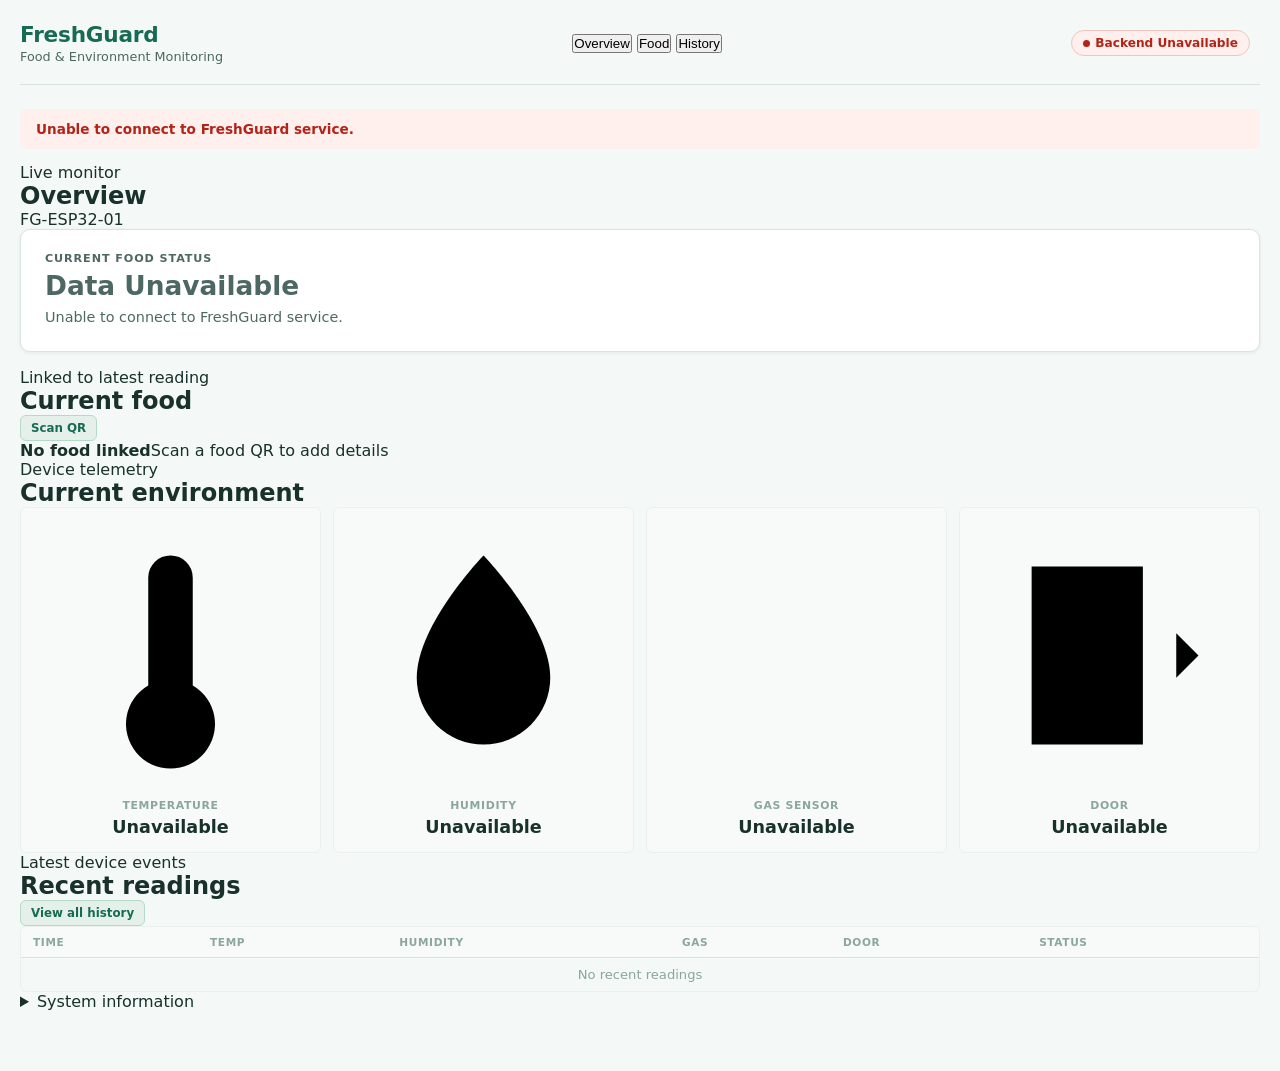
==== commit f7fa6c6b: "Complete FreshGuard offline ingest, notifications, and firmware integration" ====
--- a/dashboard/index.html
+++ b/dashboard/index.html
@@ -6,7 +6,7 @@
     <title>FreshGuard Dashboard</title>
     <link rel="icon" href="/static/favicon.ico">
     <style>
-        /* ─── Reset & Base ─────────────────────────────────── */
+        /* â”€â”€â”€ Reset & Base â”€â”€â”€â”€â”€â”€â”€â”€â”€â”€â”€â”€â”€â”€â”€â”€â”€â”€â”€â”€â”€â”€â”€â”€â”€â”€â”€â”€â”€â”€â”€â”€â”€â”€â”€ */
         *, *::before, *::after { box-sizing: border-box; margin: 0; padding: 0; }
 
         :root {
@@ -44,14 +44,14 @@
             -webkit-font-smoothing: antialiased;
         }
 
-        /* ─── App Shell ────────────────────────────────────── */
+        /* â”€â”€â”€ App Shell â”€â”€â”€â”€â”€â”€â”€â”€â”€â”€â”€â”€â”€â”€â”€â”€â”€â”€â”€â”€â”€â”€â”€â”€â”€â”€â”€â”€â”€â”€â”€â”€â”€â”€â”€â”€â”€â”€ */
         .app {
             max-width: 1280px;
             margin: 0 auto;
             padding: 0 20px 60px;
         }
 
-        /* ─── Header ────────────────────────────────────────── */
+        /* â”€â”€â”€ Header â”€â”€â”€â”€â”€â”€â”€â”€â”€â”€â”€â”€â”€â”€â”€â”€â”€â”€â”€â”€â”€â”€â”€â”€â”€â”€â”€â”€â”€â”€â”€â”€â”€â”€â”€â”€â”€â”€â”€â”€â”€â”€ */
         .header {
             display: flex;
             justify-content: space-between;
@@ -115,7 +115,7 @@
 
         .updated { font-size: .73rem; color: var(--text-dim); white-space: nowrap; }
 
-        /* ─── Sections ──────────────────────────────────────── */
+        /* â”€â”€â”€ Sections â”€â”€â”€â”€â”€â”€â”€â”€â”€â”€â”€â”€â”€â”€â”€â”€â”€â”€â”€â”€â”€â”€â”€â”€â”€â”€â”€â”€â”€â”€â”€â”€â”€â”€â”€â”€â”€â”€â”€â”€ */
         .section {
             background: var(--surface);
             border: 1px solid var(--border);
@@ -134,7 +134,7 @@
             margin-bottom: 16px;
         }
 
-        /* ─── System Warning Banner ─────────────────────────── */
+        /* â”€â”€â”€ System Warning Banner â”€â”€â”€â”€â”€â”€â”€â”€â”€â”€â”€â”€â”€â”€â”€â”€â”€â”€â”€â”€â”€â”€â”€â”€â”€â”€â”€ */
         .system-banner {
             display: none;
             padding: 13px 18px;
@@ -166,7 +166,7 @@
             color: var(--text-muted);
         }
 
-        /* ─── Primary Status Card ───────────────────────────── */
+        /* â”€â”€â”€ Primary Status Card â”€â”€â”€â”€â”€â”€â”€â”€â”€â”€â”€â”€â”€â”€â”€â”€â”€â”€â”€â”€â”€â”€â”€â”€â”€â”€â”€â”€â”€ */
         .status-card {
             background: var(--surface);
             border: 1px solid var(--border);
@@ -210,7 +210,7 @@
             line-height: 1.5;
         }
 
-        /* ─── Alert Strip ──────────────────────────────────── */
+        /* â”€â”€â”€ Alert Strip â”€â”€â”€â”€â”€â”€â”€â”€â”€â”€â”€â”€â”€â”€â”€â”€â”€â”€â”€â”€â”€â”€â”€â”€â”€â”€â”€â”€â”€â”€â”€â”€â”€â”€â”€â”€ */
         .alert-strip {
             display: none;
             padding: 11px 16px;
@@ -225,7 +225,7 @@
         .alert-strip.alert   { background: var(--amber-bg); color: var(--amber); border-left-color: var(--amber); }
         .alert-strip.critical{ background: var(--red-bg);   color: var(--red);   border-left-color: var(--red); }
 
-        /* ─── Environment Sensors ──────────────────────────── */
+        /* â”€â”€â”€ Environment Sensors â”€â”€â”€â”€â”€â”€â”€â”€â”€â”€â”€â”€â”€â”€â”€â”€â”€â”€â”€â”€â”€â”€â”€â”€â”€â”€â”€â”€ */
         .sensor-row {
             display: grid;
             grid-template-columns: repeat(4, 1fr);
@@ -269,7 +269,7 @@
             margin-left: 2px;
         }
 
-        /* ─── Food Section ─────────────────────────────────── */
+        /* â”€â”€â”€ Food Section â”€â”€â”€â”€â”€â”€â”€â”€â”€â”€â”€â”€â”€â”€â”€â”€â”€â”€â”€â”€â”€â”€â”€â”€â”€â”€â”€â”€â”€â”€â”€â”€â”€â”€â”€ */
         .food-header {
             display: flex;
             align-items: center;
@@ -342,7 +342,7 @@
 
         .food-actions { margin-top: 14px; }
 
-        /* ─── Foods in Fridge ──────────────────────────────── */
+        /* â”€â”€â”€ Foods in Fridge â”€â”€â”€â”€â”€â”€â”€â”€â”€â”€â”€â”€â”€â”€â”€â”€â”€â”€â”€â”€â”€â”€â”€â”€â”€â”€â”€â”€â”€â”€â”€â”€ */
         .fridge-summary {
             display: flex;
             align-items: baseline;
@@ -379,7 +379,91 @@
 
         .active-food-actions { display: flex; gap: 7px; flex-shrink: 0; }
 
-        /* ─── System Details ───────────────────────────────── */
+        .fridge-layout {
+            display: grid;
+            grid-template-columns: minmax(220px, 30%) 1fr;
+            gap: 22px;
+            align-items: stretch;
+        }
+
+        .fridge-illustration {
+            min-height: 250px;
+            border: 1px solid var(--border);
+            border-radius: var(--radius);
+            background: #eaf3ee;
+            display: flex;
+            align-items: center;
+            justify-content: center;
+            position: relative;
+            overflow: hidden;
+        }
+
+        .fridge-illustration::after {
+            content: "";
+            position: absolute;
+            inset: auto 12% 10px;
+            height: 12px;
+            border-radius: 50%;
+            background: rgba(18, 63, 50, .12);
+            filter: blur(5px);
+        }
+
+        .fridge-shell {
+            width: 138px;
+            height: 208px;
+            border: 4px solid var(--green-dark);
+            border-radius: 14px 14px 9px 9px;
+            background: #fff;
+            box-shadow: 8px 8px 0 rgba(22, 90, 67, .1);
+            position: relative;
+            z-index: 1;
+            padding: 10px 12px;
+        }
+
+        .fridge-door { height: 73%; border-bottom: 2px solid #cfe1d8; position: relative; }
+        .fridge-freezer { height: 27%; position: relative; }
+        .fridge-door::after, .fridge-freezer::after {
+            content: ""; position: absolute; right: 5px; top: 50%; width: 4px; height: 28px;
+            border-radius: 4px; background: var(--green);
+        }
+
+        .fridge-shelf { position: absolute; left: 9px; right: 18px; height: 3px; background: #d4e6dd; }
+        .fridge-shelf.one { top: 38%; } .fridge-shelf.two { top: 70%; }
+        .fridge-food-dot { position: absolute; width: 18px; height: 14px; border-radius: 5px; }
+        .fridge-food-dot.a { left: 19px; top: 23%; background: #f3b562; }
+        .fridge-food-dot.b { left: 45px; top: 52%; background: #7bc89b; }
+        .fridge-food-dot.c { left: 78px; top: 23%; background: #ef8e84; }
+        .fridge-food-dot.d { left: 76px; top: 78%; background: #8fb7d9; }
+        .fridge-label { position: absolute; bottom: 12px; left: 0; right: 0; text-align: center; color: var(--green); font-size: .72rem; font-weight: 700; letter-spacing: .08em; text-transform: uppercase; }
+
+        .active-foods-list { align-content: start; }
+        .active-foods-list.has-foods { grid-template-columns: repeat(3, minmax(0, 1fr)); gap: 12px; }
+        .active-food { background: #fff; border-color: var(--border); box-shadow: 0 2px 8px rgba(18,63,50,.05); }
+        .active-food-info h3 { font-size: .98rem; }
+        .active-food-info .food-status { display: inline-block; width: fit-content; margin-top: 4px; padding: 2px 8px; border-radius: 999px; font-size: .72rem; font-weight: 700; }
+        .active-food-info .food-status.soon { color: #9a6100; background: #fff3d6; }
+        .active-food-info .food-status.fresh { color: #15733d; background: #e6f6ec; }
+        .active-food-info .food-status.check { color: #b93828; background: #fde9e6; }
+        .food-card-icon { width: 34px; height: 34px; display: grid; place-items: center; border-radius: 10px; background: var(--green-light); color: var(--green); font-size: 1.1rem; flex-shrink: 0; }
+        .active-food-main { display: flex; align-items: center; gap: 10px; min-width: 0; }
+        @media (max-width: 760px) { .fridge-layout { grid-template-columns: 1fr; } .fridge-illustration { min-height: 190px; } }
+
+        /* Compact Food view: the registry is the primary content. */
+        #view-food .food-panel, #view-food .foods-panel { padding: 12px 16px; }
+        #view-food .food-panel .panel-heading { margin-bottom: 8px; }
+        #view-food .food-empty { min-height: 50px; padding: 10px 14px; display: flex; align-items: center; gap: 16px; text-align: left; }
+        #view-food .food-empty p { margin: 0; flex: 1; }
+        #view-food .food-empty p::after { content: " Scan a QR code to link a food item."; display: block; font-size: .78rem; margin-top: 3px; color: var(--text-dim); }
+        #view-food .food-empty .btn { flex-shrink: 0; padding: 8px 14px; }
+        #view-food .fridge-layout { display: block; }
+        #view-food .fridge-illustration { min-height: 180px; }
+        #view-food .fridge-summary { margin-bottom: 0; }
+        #view-food .active-food { min-height: 112px; padding: 12px; }
+        #view-food .active-food-actions { margin-top: 8px; }
+        @media (max-width: 900px) { #view-food .active-foods-list.has-foods { grid-template-columns: repeat(2, minmax(0, 1fr)); } }
+        @media (max-width: 600px) { #view-food .active-foods-list.has-foods { grid-template-columns: 1fr; } #view-food .food-empty { align-items: flex-start; flex-direction: column; } }
+
+        /* â”€â”€â”€ System Details â”€â”€â”€â”€â”€â”€â”€â”€â”€â”€â”€â”€â”€â”€â”€â”€â”€â”€â”€â”€â”€â”€â”€â”€â”€â”€â”€â”€â”€â”€â”€â”€â”€ */
         .details-grid {
             display: grid;
             grid-template-columns: repeat(4, 1fr);
@@ -411,7 +495,7 @@
 
         .detail-value.mono { font-family: "Consolas", "Courier New", monospace; font-size: .7rem; }
 
-        /* ─── History Table ────────────────────────────────── */
+        /* â”€â”€â”€ History Table â”€â”€â”€â”€â”€â”€â”€â”€â”€â”€â”€â”€â”€â”€â”€â”€â”€â”€â”€â”€â”€â”€â”€â”€â”€â”€â”€â”€â”€â”€â”€â”€â”€â”€ */
         .history-table-wrap {
             overflow-x: auto;
             border-radius: var(--radius-sm);
@@ -465,7 +549,7 @@
         .door-closed{ color: var(--text-muted); }
         .na-text    { color: var(--text-dim); }
 
-        /* ─── Buttons ──────────────────────────────────────── */
+        /* â”€â”€â”€ Buttons â”€â”€â”€â”€â”€â”€â”€â”€â”€â”€â”€â”€â”€â”€â”€â”€â”€â”€â”€â”€â”€â”€â”€â”€â”€â”€â”€â”€â”€â”€â”€â”€â”€â”€â”€â”€â”€â”€â”€â”€ */
         .btn {
             display: inline-flex;
             align-items: center;
@@ -500,7 +584,7 @@
 
         .btn-sm { padding: 5px 10px; font-size: .74rem; }
 
-        /* ─── Dialogs ──────────────────────────────────────── */
+        /* â”€â”€â”€ Dialogs â”€â”€â”€â”€â”€â”€â”€â”€â”€â”€â”€â”€â”€â”€â”€â”€â”€â”€â”€â”€â”€â”€â”€â”€â”€â”€â”€â”€â”€â”€â”€â”€â”€â”€â”€â”€â”€â”€â”€â”€ */
         dialog {
             border: 0;
             border-radius: 14px;
@@ -556,7 +640,7 @@
             box-shadow: 0 0 0 2px rgba(23,107,82,.15);
         }
 
-        /* ─── Inline message ────────────────────────────────── */
+        /* â”€â”€â”€ Inline message â”€â”€â”€â”€â”€â”€â”€â”€â”€â”€â”€â”€â”€â”€â”€â”€â”€â”€â”€â”€â”€â”€â”€â”€â”€â”€â”€â”€â”€â”€â”€â”€â”€â”€ */
         #data-message {
             display: none;
             padding: 12px 16px;
@@ -570,7 +654,7 @@
         #data-message.normal  { background: var(--green-light); color: var(--green); }
         #data-message.error   { background: var(--red-bg);    color: var(--red); }
 
-        /* ─── Responsive ───────────────────────────────────── */
+        /* â”€â”€â”€ Responsive â”€â”€â”€â”€â”€â”€â”€â”€â”€â”€â”€â”€â”€â”€â”€â”€â”€â”€â”€â”€â”€â”€â”€â”€â”€â”€â”€â”€â”€â”€â”€â”€â”€â”€â”€â”€â”€ */
         @media (max-width: 900px) {
             .sensor-row { grid-template-columns: repeat(2, 1fr); }
             .details-grid { grid-template-columns: repeat(2, 1fr); }
@@ -592,179 +676,88 @@
             .sensor-row { grid-template-columns: 1fr; }
         }
     </style>
+    <link rel="stylesheet" href="/static/freshguard-ui.css">
 </head>
 <body>
 <div class="app">
-
-    <!-- Header -->
-    <header class="header">
-        <div class="brand">
-            <h1>FreshGuard</h1>
-            <p>Food &amp; Environment Monitoring</p>
+  <header class="header">
+    <div class="brand"><h1>FreshGuard</h1><p>Food &amp; Environment Monitoring</p></div>
+  <nav class="top-nav" aria-label="Dashboard views">
+    <button class="top-nav-link active" type="button" data-view="overview">Overview</button>
+    <button class="top-nav-link" type="button" data-view="food">Food</button>
+    <button class="top-nav-link" type="button" data-view="history">History</button>
+  </nav>
+    <div class="status-chips" aria-live="polite">
+      <span id="connection-chip" class="chip chip-info"><span class="chip-dot"></span><span id="connection-state">Loading?</span></span>
+      <span id="device-chip" class="chip chip-info" style="display:none"><span class="chip-dot"></span><span id="device-state-text">Device</span></span>
+      <span class="updated" id="last-updated"></span>
+    </div>
+  </header>
+
+
+  <div id="system-banner" class="system-banner info" role="alert" aria-live="assertive"><span id="system-banner-text"></span></div>
+  <div id="data-message" role="status"></div>
+
+  <main>
+    <section id="view-overview" class="dashboard-view active-view" aria-labelledby="overview-title">
+      <div class="view-heading"><div><p class="eyebrow">Live monitor</p><h2 id="overview-title">Overview</h2></div><span class="view-caption">FG-ESP32-01</span></div>
+      <div class="overview-grid">
+        <section class="status-card compact-panel" aria-labelledby="status-title">
+          <div class="status-label" id="status-title">Current Food Status</div>
+          <div class="status-main"><span id="freshness-status" class="status-value status-other">Waiting for device data</span></div>
+          <p id="freshness-reason" class="status-reason">No device reading available</p>
+          <div id="alert-strip" class="alert-strip" aria-live="polite"></div>
+        </section>
+        <section class="compact-panel current-food-panel" aria-labelledby="current-food-title">
+          <div class="panel-heading"><div><p class="eyebrow">Linked to latest reading</p><h2 id="current-food-title">Current food</h2></div><button class="btn btn-secondary btn-sm" id="scan-food-qr" type="button">Scan QR</button></div>
+          <div id="overview-food-summary" class="overview-food-summary"><strong id="overview-food-name">No food linked</strong><span id="overview-food-meta">Scan a food QR to add details</span></div>
+        </section>
+      </div>
+
+      <section class="metrics-panel" aria-labelledby="environment-title">
+        <div class="panel-heading"><div><p class="eyebrow">Device telemetry</p><h2 id="environment-title">Current environment</h2></div></div>
+        <div class="sensor-row">
+          <div class="sensor-card"><div class="sensor-icon" aria-hidden="true"><svg viewBox="0 0 24 24" aria-hidden="true"><path d="M14 14.7V5a2 2 0 0 0-4 0v9.7a4 4 0 1 0 4 0ZM12 3v11"/></svg></div><div class="sensor-label">Temperature</div><div class="sensor-value" id="temperature">?</div></div>
+          <div class="sensor-card"><div class="sensor-icon" aria-hidden="true"><svg viewBox="0 0 24 24" aria-hidden="true"><path d="M12 3s6 6.2 6 11a6 6 0 0 1-12 0c0-4.8 6-11 6-11Z"/></svg></div><div class="sensor-label">Humidity</div><div class="sensor-value" id="humidity">?</div></div>
+          <div class="sensor-card"><div class="sensor-icon" aria-hidden="true"><svg viewBox="0 0 24 24" aria-hidden="true"><path d="M3 12h2m3 0h2m3 0h2m3 0h2M5 7h2m3 0h2m3 0h2m3 0h2M5 17h2m3 0h2m3 0h2m3 0h2"/></svg></div><div class="sensor-label">Gas Sensor</div><div class="sensor-value" id="gas">?</div></div>
+          <div class="sensor-card"><div class="sensor-icon" aria-hidden="true"><svg viewBox="0 0 24 24" aria-hidden="true"><path d="M5 4h10v16H5zM15 12h5M18 10l2 2-2 2"/></svg></div><div class="sensor-label">Door</div><div class="sensor-value" id="door">?</div></div>
         </div>
-        <div class="status-chips" aria-live="polite">
-            <span id="connection-chip" class="chip chip-info">
-                <span class="chip-dot"></span>
-                <span id="connection-state">Loading…</span>
-            </span>
-            <span id="device-chip" class="chip chip-info" style="display:none">
-                <span class="chip-dot"></span>
-                <span id="device-state-text">Device</span>
-            </span>
-            <span class="updated" id="last-updated"></span>
-        </div>
-    </header>
-
-    <!-- Single system warning banner -->
-    <div id="system-banner" class="system-banner info" role="alert" aria-live="assertive">
-        <span id="system-banner-text"></span>
-    </div>
-
-    <!-- Inline message (for backend-level messages) -->
-    <div id="data-message" role="status"></div>
-
-    <!-- ── Primary Status ──────────────────────────────────── -->
-    <div class="status-card">
-        <div class="status-label">Current Food Status</div>
-        <div class="status-main">
-            <span id="freshness-status" class="status-value status-other">Waiting for device data</span>
-        </div>
-        <p id="freshness-reason" class="status-reason">No device reading available</p>
-        <div id="alert-strip" class="alert-strip" aria-live="polite"></div>
-    </div>
-
-    <!-- ── Environment Sensors ─────────────────────────────── -->
-    <section class="section">
-        <div class="section-title">Current Environment</div>
-        <div class="sensor-row">
-            <div class="sensor-card">
-                <div class="sensor-icon">🌡</div>
-                <div class="sensor-label">Temperature</div>
-                <div class="sensor-value" id="temperature">—</div>
+      </section>
+
+      <section class="recent-panel" aria-labelledby="recent-title">
+        <div class="panel-heading"><div><p class="eyebrow">Latest device events</p><h2 id="recent-title">Recent readings</h2></div><button class="btn btn-secondary btn-sm" id="view-all-history" type="button">View all history</button></div>
+        <div class="history-table-wrap compact-history"><table><thead><tr><th>Time</th><th>Temp</th><th>Humidity</th><th>Gas</th><th>Door</th><th>Status</th></tr></thead><tbody id="overview-history"></tbody></table></div>
+      </section>
+
+      <details class="system-details"><summary>System information</summary><div class="details-grid"><div class="detail-item"><span class="detail-label">Device</span><span class="detail-value" id="source-device">?</span></div><div class="detail-item"><span class="detail-label">Last Reading</span><span class="detail-value" id="source-age">?</span></div><div class="detail-item"><span class="detail-label">Captured</span><span class="detail-value" id="source-captured">?</span></div><div class="detail-item"><span class="detail-label">Reading ID</span><span class="detail-value mono" id="source-reading-id">?</span></div></div></details>
+      <p style="display:none" id="reading-device">?</p><p style="display:none" id="storage-inserted">?</p><p style="display:none" id="storage-expiry">?</p>
+    </section>
+
+    <section id="view-food" class="dashboard-view" aria-labelledby="food-view-title" hidden>
+      <div class="view-heading"><div><p class="eyebrow">Food registry</p><h2 id="food-view-title">Food</h2></div><button class="btn btn-primary" id="scan-food-qr-empty" type="button">Scan Food QR</button></div>
+      <section class="compact-panel food-panel" id="food-section">
+        <div class="panel-heading"><div><p class="eyebrow">Latest reading</p><h2>Current food</h2></div></div>
+        <div id="food-empty-state" class="food-empty"><p>No food linked to the latest reading.</p><button class="btn btn-primary" id="scan-food-qr-food" type="button">Scan Food QR</button></div>
+        <div id="food-details" style="display:none"><div class="food-summary"><span class="food-name" id="food-name">?</span><span class="food-cat" id="food-category">?</span></div><div class="food-grid"><div class="food-field"><span class="food-field-label">Quantity</span><span class="food-field-value na" id="food-quantity">?</span></div><div class="food-field"><span class="food-field-label">Storage Location</span><span class="food-field-value na" id="food-location">?</span></div><div class="food-field"><span class="food-field-label">Stored At</span><span class="food-field-value na" id="food-inserted">?</span></div><div class="food-field"><span class="food-field-label">Manufacture Date</span><span class="food-field-value na" id="food-manufacture">?</span></div><div class="food-field"><span class="food-field-label">Expiry Date</span><span class="food-field-value na" id="food-expiry">?</span></div><div class="food-field"><span class="food-field-label">Food ID</span><span class="food-field-value mono na" id="food-id">?</span></div></div></div>
+        <p id="food-state" style="display:none"></p>
+      </section>
+      <section class="compact-panel foods-panel"><div class="panel-heading"><div><p class="eyebrow">Active registry</p><h2>Foods in fridge</h2></div><span class="fridge-summary"><strong class="fridge-count" id="fridge-count">0</strong><span>items</span><span class="fridge-overall" id="fridge-overall">?</span></span></div><div class="fridge-layout">
+          <div class="fridge-illustration" aria-label="Illustration of the monitored refrigerator">
+            <div class="fridge-shell" aria-hidden="true">
+              <div class="fridge-door"><span class="fridge-shelf one"></span><span class="fridge-shelf two"></span><span class="fridge-food-dot a"></span><span class="fridge-food-dot b"></span><span class="fridge-food-dot c"></span></div>
+              <div class="fridge-freezer"><span class="fridge-food-dot d"></span></div>
             </div>
-            <div class="sensor-card">
-                <div class="sensor-icon">💧</div>
-                <div class="sensor-label">Humidity</div>
-                <div class="sensor-value" id="humidity">—</div>
-            </div>
-            <div class="sensor-card">
-                <div class="sensor-icon">🌬</div>
-                <div class="sensor-label">Air Quality</div>
-                <div class="sensor-value" id="gas">—</div>
-            </div>
-            <div class="sensor-card">
-                <div class="sensor-icon">🚪</div>
-                <div class="sensor-label">Door</div>
-                <div class="sensor-value" id="door">—</div>
-            </div>
-        </div>
+            <span class="fridge-label">FreshGuard fridge</span>
+          </div>
+          <div id="active-foods" class="active-foods-list"><p class="na-text" id="active-foods-placeholder">Loading?</p></div>
+        </div><p id="active-foods-summary" style="display:none"></p></section>
     </section>
 
-    <!-- ── Food ───────────────────────────────────────────── -->
-    <section class="section" id="food-section">
-        <div class="food-header">
-            <div class="section-title" style="margin-bottom:0">Food</div>
-            <button class="btn btn-secondary btn-sm" id="scan-food-qr" type="button">
-                <svg width="14" height="14" viewBox="0 0 24 24" fill="none" stroke="currentColor" stroke-width="2.5" stroke-linecap="round" stroke-linejoin="round"><rect x="3" y="3" width="7" height="7"/><rect x="14" y="3" width="7" height="7"/><rect x="3" y="14" width="7" height="7"/><rect x="14" y="14" width="4" height="4"/></svg>
-                Scan Food QR
-            </button>
-        </div>
-
-        <!-- No-food empty state -->
-        <div id="food-empty-state" class="food-empty">
-            <p>No food linked to this reading.</p>
-            <button class="btn btn-primary" id="scan-food-qr-empty" type="button">
-                <svg width="14" height="14" viewBox="0 0 24 24" fill="none" stroke="currentColor" stroke-width="2.5" stroke-linecap="round" stroke-linejoin="round"><rect x="3" y="3" width="7" height="7"/><rect x="14" y="3" width="7" height="7"/><rect x="3" y="14" width="7" height="7"/><rect x="14" y="14" width="4" height="4"/></svg>
-                Scan Food QR
-            </button>
-        </div>
-
-        <!-- Linked food details -->
-        <div id="food-details" style="display:none">
-            <div class="food-summary">
-                <span class="food-name" id="food-name">—</span>
-                <span class="food-cat" id="food-category">—</span>
-            </div>
-            <div class="food-grid">
-                <div class="food-field"><span class="food-field-label">Quantity</span><span class="food-field-value na" id="food-quantity">—</span></div>
-                <div class="food-field"><span class="food-field-label">Storage Location</span><span class="food-field-value na" id="food-location">—</span></div>
-                <div class="food-field"><span class="food-field-label">Stored At</span><span class="food-field-value na" id="food-inserted">—</span></div>
-                <div class="food-field"><span class="food-field-label">Manufacture Date</span><span class="food-field-value na" id="food-manufacture">—</span></div>
-                <div class="food-field"><span class="food-field-label">Expiry Date</span><span class="food-field-value na" id="food-expiry">—</span></div>
-                <div class="food-field"><span class="food-field-label">Food ID</span><span class="food-field-value mono na" id="food-id">—</span></div>
-            </div>
-        </div>
-
-        <!-- Hidden for JS backward compat -->
-        <p id="food-state" style="display:none"></p>
+    <section id="view-history" class="dashboard-view" aria-labelledby="history-view-title" hidden>
+      <div class="view-heading"><div><p class="eyebrow">Device telemetry</p><h2 id="history-view-title">Reading history</h2></div><span class="view-caption">Last 20 readings</span></div>
+      <section class="compact-panel history-panel"><div class="section-heading-row"><div><p class="eyebrow">Historical context</p><h2>All readings</h2></div><label class="history-filter">Filter<select id="history-status-filter" aria-label="Filter reading history by freshness status"><option value="all">All statuses</option><option value="Fresh / Normal">Fresh / Normal</option><option value="Use Soon">Use Soon</option><option value="Check Food">Check Food</option></select></label></div><div class="trend-slot" aria-label="Future trend chart area">Trend view can be added here without changing the reading table.</div><div class="history-table-wrap"><table><thead><tr><th>Time</th><th>Food</th><th>Temp</th><th>Humidity</th><th>Gas</th><th>Door</th><th>Status</th></tr></thead><tbody id="reading-history"></tbody></table></div></section>
     </section>
-
-    <!-- ── Foods in Fridge ────────────────────────────────── -->
-    <section class="section">
-        <div class="section-title">Foods in Fridge</div>
-        <div class="fridge-summary">
-            <span class="fridge-count" id="fridge-count">0</span>
-            <span>items</span>
-            <span class="fridge-overall" id="fridge-overall">—</span>
-        </div>
-        <div id="active-foods" class="active-foods-list"><p class="na-text" id="active-foods-placeholder">Loading…</p></div>
-        <p id="active-foods-summary" style="display:none"></p>
-    </section>
-
-    <!-- ── System Details ──────────────────────────────────── -->
-    <section class="section">
-        <div class="section-title">System Details</div>
-        <div class="details-grid">
-            <div class="detail-item">
-                <span class="detail-label">Device</span>
-                <span class="detail-value" id="source-device">—</span>
-            </div>
-            <div class="detail-item">
-                <span class="detail-label">Last Reading</span>
-                <span class="detail-value" id="source-age">—</span>
-            </div>
-            <div class="detail-item">
-                <span class="detail-label">Captured</span>
-                <span class="detail-value" id="source-captured">—</span>
-            </div>
-            <div class="detail-item">
-                <span class="detail-label">Reading ID</span>
-                <span class="detail-value mono" id="source-reading-id">—</span>
-            </div>
-        </div>
-        <!-- Hidden for JS backward compat -->
-        <p style="display:none" id="reading-device">—</p>
-        <p style="display:none" id="storage-inserted">—</p>
-        <p style="display:none" id="storage-expiry">—</p>
-    </section>
-
-    <!-- ── Reading History ─────────────────────────────────── -->
-    <section class="section">
-        <div class="section-title">Reading History</div>
-        <div class="history-table-wrap">
-            <table>
-                <thead>
-                    <tr>
-                        <th>Time</th>
-                        <th>Food</th>
-                        <th>Temp</th>
-                        <th>Humidity</th>
-                        <th>Gas</th>
-                        <th>Door</th>
-                        <th>Status</th>
-                    </tr>
-                </thead>
-                <tbody id="reading-history"></tbody>
-            </table>
-        </div>
-    </section>
-
-    <!-- Hidden for JS backward compat -->
-    <section id="alert-panel" style="display:none" aria-live="polite">
-        <p id="alert-heading"></p>
-        <p id="alert-reason"></p>
-    </section>
-
+  </main>
 </div><!-- .app -->
 
 <!-- QR Scanner Dialog -->
@@ -772,7 +765,7 @@
     <h2 id="qr-dialog-title" style="margin-bottom:14px;font-size:1.05rem">Scan Food QR</h2>
     <video id="qr-video" class="scanner-preview" playsinline muted></video>
     <canvas id="qr-canvas" style="display:none"></canvas>
-    <p id="qr-status" class="scanner-status">Preparing scanner…</p>
+    <p id="qr-status" class="scanner-status">Preparing scanner...</p>
     <div id="qr-result" class="qr-result" hidden>
         <p><strong>QR Code:</strong> <span id="qr-code-value"></span></p>
         <p><strong>Category:</strong> <span id="qr-category-value"></span></p>
@@ -803,17 +796,18 @@
 <script>
 (function() {
     "use strict";
-    /* ── Config ───────────────────────────────────────────── */
+    /* â”€â”€ Config â”€â”€â”€â”€â”€â”€â”€â”€â”€â”€â”€â”€â”€â”€â”€â”€â”€â”€â”€â”€â”€â”€â”€â”€â”€â”€â”€â”€â”€â”€â”€â”€â”€â”€â”€â”€â”€â”€â”€â”€â”€â”€â”€â”€â”€ */
     var API_BASE_URL = "/api/v1";
     var DASHBOARD_DEVICE_ID = "FG-ESP32-01";
     var DASHBOARD_REFRESH_MS = 5000;
     var STALE_AFTER_MS = 90000;
-    var UNAVAILABLE = "—";
+    var historyReadings = [];
+    var UNAVAILABLE = "N/A";
 
     var refreshInProgress = false;
     var hasLoadedData = false;
 
-    /* ── Helpers ───────────────────────────────────────────── */
+    /* â”€â”€ Helpers â”€â”€â”€â”€â”€â”€â”€â”€â”€â”€â”€â”€â”€â”€â”€â”€â”€â”€â”€â”€â”€â”€â”€â”€â”€â”€â”€â”€â”€â”€â”€â”€â”€â”€â”€â”€â”€â”€â”€â”€â”€â”€â”€â”€â”€ */
     function byId(id) { return document.getElementById(id); }
 
     function fmt(val, suf) {
@@ -837,6 +831,7 @@
         if (status === "Fresh / Normal") return "status-fresh";
         if (status === "Use Soon")        return "status-soon";
         if (status === "Check Food")      return "status-check";
+        if (status === "DEVICE STALE")    return "status-stale";
         return "status-other";
     }
 
@@ -848,7 +843,7 @@
         return Math.floor(m / 60) + "h ago";
     }
 
-    /* ── System Banner ────────────────────────────────────── */
+    /* â”€â”€ System Banner â”€â”€â”€â”€â”€â”€â”€â”€â”€â”€â”€â”€â”€â”€â”€â”€â”€â”€â”€â”€â”€â”€â”€â”€â”€â”€â”€â”€â”€â”€â”€â”€â”€â”€â”€â”€â”€â”€ */
     var _currentBanner = null; // { type, text }
 
     function showBanner(type, text) {
@@ -864,7 +859,7 @@
         _currentBanner = null;
     }
 
-    /* ── Message ──────────────────────────────────────────── */
+    /* â”€â”€ Message â”€â”€â”€â”€â”€â”€â”€â”€â”€â”€â”€â”€â”€â”€â”€â”€â”€â”€â”€â”€â”€â”€â”€â”€â”€â”€â”€â”€â”€â”€â”€â”€â”€â”€â”€â”€â”€â”€â”€â”€â”€â”€â”€â”€ */
     function showMessage(msg, isError) {
         var el = byId("data-message");
         el.textContent = msg;
@@ -873,16 +868,17 @@
 
     function hideMessage() { byId("data-message").className = "data-message"; }
 
-    /* ── Chip helpers ────────────────────────────────────── */
+    /* â”€â”€ Chip helpers â”€â”€â”€â”€â”€â”€â”€â”€â”€â”€â”€â”€â”€â”€â”€â”€â”€â”€â”€â”€â”€â”€â”€â”€â”€â”€â”€â”€â”€â”€â”€â”€â”€â”€â”€â”€â”€â”€ */
     function setChip(elId, cssClass, label) {
         var el = byId(elId);
         el.className = "chip " + cssClass;
         el.querySelector("span:last-child").textContent = label;
     }
 
-    /* ── Sensor values ───────────────────────────────────── */
+    /* â”€â”€ Sensor values â”€â”€â”€â”€â”€â”€â”€â”€â”€â”€â”€â”€â”€â”€â”€â”€â”€â”€â”€â”€â”€â”€â”€â”€â”€â”€â”€â”€â”€â”€â”€â”€â”€â”€â”€â”€â”€ */
     function setSensors(reading) {
-        byId("temperature").textContent = fmt(reading.temperature_c, " °C");
+        ["temperature", "humidity", "gas", "door"].forEach(function(id) { byId(id).classList.remove("sensor-unavailable"); });
+        byId("temperature").textContent = fmt(reading.temperature_c, " \u00b0C");
         byId("humidity").textContent    = fmt(reading.humidity_pct, " %");
         byId("gas").textContent         = fmt(reading.gas_raw);
         var doorEl = byId("door");
@@ -896,14 +892,15 @@
     }
 
     function setSensorsNA() {
-        byId("temperature").textContent = UNAVAILABLE;
-        byId("humidity").textContent    = UNAVAILABLE;
-        byId("gas").textContent         = UNAVAILABLE;
-        byId("door").textContent        = UNAVAILABLE;
-    }
-
-    /* ── Food fields ─────────────────────────────────────── */
+        ["temperature", "humidity", "gas", "door"].forEach(function(id) { byId(id).classList.add("sensor-unavailable"); byId(id).textContent = "Unavailable"; });
+    }
+
+    /* â”€â”€ Food fields â”€â”€â”€â”€â”€â”€â”€â”€â”€â”€â”€â”€â”€â”€â”€â”€â”€â”€â”€â”€â”€â”€â”€â”€â”€â”€â”€â”€â”€â”€â”€â”€â”€â”€â”€â”€â”€â”€â”€ */
     function setFoodFields(food) {
+        var overviewName = byId("overview-food-name");
+        var overviewMeta = byId("overview-food-meta");
+        if (overviewName) overviewName.textContent = food && food.food_name ? food.food_name : "No food linked";
+        if (overviewMeta) overviewMeta.textContent = food && food.category ? food.category + (food.expiry_date ? " / Expires " + food.expiry_date : "") : "Scan a food QR to add details";
         var fields = [
             ["food-name",        food && food.food_name],
             ["food-category",   food && food.category],
@@ -937,7 +934,7 @@
         byId("food-details").style.display = "none";
     }
 
-    /* ── System Details ──────────────────────────────────── */
+    /* â”€â”€ System Details â”€â”€â”€â”€â”€â”€â”€â”€â”€â”€â”€â”€â”€â”€â”€â”€â”€â”€â”€â”€â”€â”€â”€â”€â”€â”€â”€â”€â”€â”€â”€â”€â”€â”€â”€â”€ */
     function setSystemDetails(reading) {
         byId("source-device").textContent     = fmtFood(reading.device_id) || UNAVAILABLE;
         byId("reading-device").textContent     = fmtFood(reading.device_id) || UNAVAILABLE;
@@ -950,17 +947,17 @@
     }
 
     function setSystemDetailsNA() {
-        byId("source-device").textContent    = UNAVAILABLE;
+        byId("source-device").textContent    = DASHBOARD_DEVICE_ID;
         byId("reading-device").textContent   = DASHBOARD_DEVICE_ID;
         byId("source-reading-id").textContent = UNAVAILABLE;
         byId("source-captured").textContent  = UNAVAILABLE;
-        byId("source-age").textContent        = UNAVAILABLE;
-    }
-
-    /* ── Alert strip ─────────────────────────────────────── */
+        byId("source-age").textContent        = "Never";
+    }
+
+    /* â”€â”€ Alert strip â”€â”€â”€â”€â”€â”€â”€â”€â”€â”€â”€â”€â”€â”€â”€â”€â”€â”€â”€â”€â”€â”€â”€â”€â”€â”€â”€â”€â”€â”€â”€â”€â”€â”€â”€â”€â”€â”€â”€ */
     function setAlertStrip(status, reason) {
         var strip = byId("alert-strip");
-        if (!status || status === "Fresh / Normal") {
+        if (!status || status === "Fresh / Normal" || status === "DEVICE STALE" || status === "Data Unavailable") {
             strip.className = "alert-strip"; strip.textContent = "";
             return;
         }
@@ -969,7 +966,7 @@
         strip.textContent = heading + (reason ? ": " + reason : "");
     }
 
-    /* ── Freshness rendering ─────────────────────────────── */
+    /* â”€â”€ Freshness rendering â”€â”€â”€â”€â”€â”€â”€â”€â”€â”€â”€â”€â”€â”€â”€â”€â”€â”€â”€â”€â”€â”€â”€â”€â”€â”€â”€â”€â”€â”€â”€ */
     function renderFreshness(status, reason) {
         var el = byId("freshness-status");
         el.textContent = fmt(status) || "Data Unavailable";
@@ -978,39 +975,46 @@
         setAlertStrip(status, reason);
     }
 
-    /* ── History ─────────────────────────────────────────── */
+    /* â”€â”€ History â”€â”€â”€â”€â”€â”€â”€â”€â”€â”€â”€â”€â”€â”€â”€â”€â”€â”€â”€â”€â”€â”€â”€â”€â”€â”€â”€â”€â”€â”€â”€â”€â”€â”€â”€â”€â”€â”€â”€â”€â”€â”€â”€ */
     function renderHistory(readings) {
+        historyReadings = Array.isArray(readings) ? readings.slice() : [];
+        renderOverviewHistory(historyReadings);
         var body = byId("reading-history");
         body.innerHTML = "";
-        if (!Array.isArray(readings) || readings.length === 0) {
+        var filter = byId("history-status-filter");
+        var selected = filter ? filter.value : "all";
+        var visible = historyReadings.filter(function(rd) {
+            return selected === "all" || (rd.freshness && rd.freshness.status === selected);
+        });
+        if (visible.length === 0) {
             var r = body.insertRow();
-            var c = r.insertCell(); c.colSpan = 7; c.textContent = "No readings available";
+            var c = r.insertCell(); c.colSpan = 7; c.textContent = historyReadings.length ? "No readings match this filter" : "No readings available";
             c.style.textAlign = "center"; c.style.color = "var(--text-dim)";
             return;
         }
-        readings.forEach(function(rd) {
+        visible.forEach(function(rd) {
             var row = body.insertRow();
             var ts = rd.timestamp ? new Date(rd.timestamp) : null;
             var time = (ts && !isNaN(ts.getTime())) ? ts.toLocaleString("vi-VN") : UNAVAILABLE;
-            var cell = function(v) { var c = document.createElement("td"); c.textContent = v === null || v === undefined || v === "" ? "—" : v; return c; };
+            var cell = function(v) { var c = document.createElement("td"); c.textContent = v === null || v === undefined || v === "" ? UNAVAILABLE : v; return c; };
             row.appendChild(cell(time));
-            row.appendChild(cell(rd.food_id || "—"));
+            row.appendChild(cell(rd.food_id || UNAVAILABLE));
             var tCell = document.createElement("td");
-            tCell.textContent = rd.temperature_c != null ? rd.temperature_c + " °C" : "—";
+            tCell.textContent = rd.temperature_c != null ? rd.temperature_c + " \u00b0C" : UNAVAILABLE;
             if (rd.temperature_c == null) tCell.className = "na-text";
             row.appendChild(tCell);
             var hCell = document.createElement("td");
-            hCell.textContent = rd.humidity_pct != null ? rd.humidity_pct + " %" : "—";
+            hCell.textContent = rd.humidity_pct != null ? rd.humidity_pct + " %" : UNAVAILABLE;
             if (rd.humidity_pct == null) hCell.className = "na-text";
             row.appendChild(hCell);
             var gCell = document.createElement("td");
-            gCell.textContent = rd.gas_raw != null ? rd.gas_raw : "—";
+            gCell.textContent = rd.gas_raw != null ? rd.gas_raw : UNAVAILABLE;
             if (rd.gas_raw == null) gCell.className = "na-text";
             row.appendChild(gCell);
             var dCell = document.createElement("td");
             if (rd.door_open === true)      dCell.innerHTML = '<span class="door-open">OPEN</span>';
             else if (rd.door_open === false)dCell.innerHTML = '<span class="door-closed">CLOSED</span>';
-            else                            dCell.textContent = "—";
+            else                            dCell.textContent = "â€”";
             row.appendChild(dCell);
             var fCell = document.createElement("td");
             if (rd.freshness && rd.freshness.status) {
@@ -1019,28 +1023,62 @@
                 sp.textContent = rd.freshness.status;
                 fCell.appendChild(sp);
             } else {
-                fCell.textContent = "—";
+                fCell.textContent = "â€”";
                 fCell.className = "na-text";
             }
             row.appendChild(fCell);
         });
     }
 
-    /* ── Foods in Fridge ─────────────────────────────────── */
+    function renderOverviewHistory(readings) {
+        var body = byId("overview-history");
+        if (!body) return;
+        body.innerHTML = "";
+        var rows = Array.isArray(readings) ? readings.slice(0, 5) : [];
+        if (!rows.length) {
+            var empty = body.insertRow().insertCell();
+            empty.colSpan = 6; empty.textContent = "No recent readings"; empty.className = "na-text"; empty.style.textAlign = "center";
+            return;
+        }
+        rows.forEach(function(rd) {
+            var row = body.insertRow();
+            var ts = rd.timestamp ? new Date(rd.timestamp) : null;
+            var time = ts && !isNaN(ts.getTime()) ? ts.toLocaleString("vi-VN") : UNAVAILABLE;
+            [time, rd.temperature_c != null ? rd.temperature_c + " \u00b0C" : UNAVAILABLE,
+             rd.humidity_pct != null ? rd.humidity_pct + " %" : UNAVAILABLE,
+             rd.gas_raw != null ? rd.gas_raw : UNAVAILABLE].forEach(function(value) {
+                var cell = row.insertCell(); cell.textContent = value;
+            });
+            var door = row.insertCell();
+            door.textContent = rd.door_open === true ? "OPEN" : rd.door_open === false ? "CLOSED" : UNAVAILABLE;
+            door.className = rd.door_open === true ? "door-open" : "door-closed";
+            var status = row.insertCell();
+            if (rd.freshness && rd.freshness.status) {
+                var badge = document.createElement("span"); badge.className = "badge " + badgeClass(rd.freshness.status); badge.textContent = rd.freshness.status; status.appendChild(badge);
+            } else { status.textContent = UNAVAILABLE; status.className = "na-text"; }
+        });
+    }
+
+    /* â”€â”€ Foods in Fridge â”€â”€â”€â”€â”€â”€â”€â”€â”€â”€â”€â”€â”€â”€â”€â”€â”€â”€â”€â”€â”€â”€â”€â”€â”€â”€â”€â”€â”€â”€â”€â”€â”€â”€â”€ */
+    var activeFoodsLoaded = false;
+
     function renderActiveFoods(foods) {
+        activeFoodsLoaded = true;
         var root = byId("active-foods");
+        var illustration = document.querySelector(".fridge-illustration");
         root.innerHTML = "";
+        root.classList.toggle("has-foods", foods.length > 0);
+        if (illustration) illustration.style.display = foods.length ? "none" : "flex";
         var count = byId("fridge-count");
         var overall = byId("fridge-overall");
-        var placeholder = byId("active-foods-placeholder");
-
         if (!foods.length) {
             count.textContent = "0";
             overall.textContent = "No foods registered";
             overall.className = "fridge-overall";
-            placeholder.textContent = "No foods in fridge.";
-            placeholder.className = "na-text";
-            root.appendChild(placeholder);
+            var empty = document.createElement("p");
+            empty.className = "na-text";
+            empty.textContent = "No registered foods yet.";
+            root.appendChild(empty);
             return;
         }
 
@@ -1052,26 +1090,29 @@
         }, null);
         var waiting = foods.length - known.length;
         var overallText = worst || "Waiting for Reading";
-        overall.textContent = overallText + (waiting ? " · " + waiting + " waiting" : "");
+        overall.textContent = overallText + (waiting ? " ? " + waiting + " waiting" : "");
         overall.className = "fridge-overall " + (worst === "Use Soon" ? "soon" : worst === "Check Food" ? "check" : "");
-        placeholder.style.display = "none";
 
         foods.forEach(function(food) {
             var card = document.createElement("div");
             card.className = "active-food";
+            var main = document.createElement("div");
+            main.className = "active-food-main";
+            var icon = document.createElement("span");
+            icon.className = "food-card-icon";
+            icon.textContent = food.category === "MEAT" ? "M" : food.category === "DAIRY" ? "D" : food.category === "FRUIT" ? "F" : food.category === "VEGETABLE" ? "V" : "C";
+            icon.setAttribute("aria-hidden", "true");
             var info = document.createElement("div");
             info.className = "active-food-info";
             var h3 = document.createElement("h3");
-            h3.textContent = food.food_name || "—";
+            h3.textContent = food.food_name || "Food name unavailable";
             var p = document.createElement("p");
-            p.textContent = (food.category || "—") + " · " + (food.freshness_status || "Waiting");
-            var readingAt = food.reading_timestamp ? new Date(food.reading_timestamp) : null;
-            var deviceStale = readingAt && !isNaN(readingAt.getTime()) && (Date.now() - readingAt.getTime()) > STALE_AFTER_MS;
+            p.textContent = (food.category || "Category unavailable") + " / " + (food.freshness_status || "Waiting for Reading");
+            p.className = "food-status " + (food.freshness_status === "Use Soon" ? "soon" : food.freshness_status === "Fresh / Normal" ? "fresh" : food.freshness_status === "Check Food" ? "check" : "");
             var p2 = document.createElement("p");
-            var evalAt = food.evaluated_at ? new Date(food.evaluated_at) : null;
-            var evalStr = (evalAt && !isNaN(evalAt.getTime())) ? evalAt.toLocaleString("vi-VN") : "—";
-            p2.textContent = "Last: " + evalStr + (deviceStale ? " · Stale" : "");
+            p2.textContent = food.expiry_date ? "Expires " + food.expiry_date : "Expiry date unavailable";
             info.appendChild(h3); info.appendChild(p); info.appendChild(p2);
+            main.appendChild(icon); main.appendChild(info);
             var actions = document.createElement("div");
             actions.className = "active-food-actions";
             var hist = document.createElement("button");
@@ -1085,16 +1126,29 @@
             rem.textContent = "Remove";
             rem.addEventListener("click", function() { deactivateFood(food.food_id); });
             actions.appendChild(hist); actions.appendChild(rem);
-            card.appendChild(info); card.appendChild(actions);
+            card.appendChild(main); card.appendChild(actions);
             root.appendChild(card);
         });
-
-        // Also update hidden summary (back compat)
-        var summary = byId("active-foods-summary");
-        summary.textContent = "Foods in Fridge: " + foods.length + " · Overall: " + overallText + (waiting ? " · " + waiting + " food waiting for reading" : "");
-    }
-
-    /* ── Render reading ───────────────────────────────────── */
+    }
+
+    function renderActiveFoodsUnavailable() {
+        if (activeFoodsLoaded) return;
+        var root = byId("active-foods");
+        root.innerHTML = "";
+        root.classList.remove("has-foods");
+        var illustration = document.querySelector(".fridge-illustration");
+        if (illustration) illustration.style.display = "none";
+        byId("fridge-count").textContent = "?";
+        var overall = byId("fridge-overall");
+        overall.textContent = "Food data unavailable";
+        overall.className = "fridge-overall";
+        var message = document.createElement("p");
+        message.className = "na-text";
+        message.textContent = "Unable to load registered foods. Try refreshing.";
+        root.appendChild(message);
+    }
+
+    /* â”€â”€ Render reading â”€â”€â”€â”€â”€â”€â”€â”€â”€â”€â”€â”€â”€â”€â”€â”€â”€â”€â”€â”€â”€â”€â”€â”€â”€â”€â”€â”€â”€â”€â”€â”€â”€â”€â”€â”€â”€ */
     function renderReading(reading) {
         var captured = reading.timestamp ? new Date(reading.timestamp) : null;
         var ageMs = captured && !isNaN(captured.getTime()) ? Math.max(0, Date.now() - captured.getTime()) : null;
@@ -1104,13 +1158,13 @@
 
         if (ageMs === null || ageMs > STALE_AFTER_MS) {
             // Device stale
-            showBanner("warn", "⚠ Device data is stale — Last reading was " + (ageMs !== null ? ageLabel(ageMs) : "unknown") + " ago");
+            showBanner("warn", "Warning: System data is currently stale. Last successful reading was " + (ageMs !== null ? ageLabel(ageMs) : "unknown") + ".");
             setSensorsNA();
-            renderFreshness(null, "Latest device reading is stale. Live values temporarily unavailable.");
-            setChip("connection-chip", "chip-warn", "Backend Connected");
+            renderFreshness("DEVICE STALE", "No recent freshness evaluation / Latest device reading is stale.");
+            setChip("connection-chip", "chip-ok", "Backend Connected");
             byId("device-chip").style.display = "inline-flex";
             setChip("device-chip", "chip-warn", "Device Stale");
-            byId("last-updated").textContent = ageMs !== null ? ageLabel(ageMs) + " ago" : "";
+            byId("last-updated").textContent = ageMs !== null ? ageLabel(ageMs) : "";
             return;
         }
 
@@ -1126,12 +1180,12 @@
         renderFreshness(status, reason);
     }
 
-    /* ── No data state ───────────────────────────────────── */
+    /* â”€â”€ No data state â”€â”€â”€â”€â”€â”€â”€â”€â”€â”€â”€â”€â”€â”€â”€â”€â”€â”€â”€â”€â”€â”€â”€â”€â”€â”€â”€â”€â”€â”€â”€â”€â”€â”€â”€â”€â”€ */
     function renderNoData() {
         hideBanner();
         setSensorsNA();
         setSystemDetailsNA();
-        renderFreshness("Data Unavailable", "Waiting for device data");
+        renderFreshness("Waiting for device data", "No reading has been captured by this device yet.");
         setChip("connection-chip", "chip-info", "Backend Connected");
         byId("device-chip").style.display = "inline-flex";
         setChip("device-chip", "chip-info", "Waiting");
@@ -1142,7 +1196,7 @@
         renderHistory([]);
     }
 
-    /* ── Error state ──────────────────────────────────────── */
+    /* â”€â”€ Error state â”€â”€â”€â”€â”€â”€â”€â”€â”€â”€â”€â”€â”€â”€â”€â”€â”€â”€â”€â”€â”€â”€â”€â”€â”€â”€â”€â”€â”€â”€â”€â”€â”€â”€â”€â”€â”€â”€â”€â”€ */
     function renderLoadError(msg) {
         hideBanner();
         setSensorsNA();
@@ -1156,7 +1210,7 @@
         renderHistory([]);
     }
 
-    /* ── Food lookup ──────────────────────────────────────── */
+    /* â”€â”€ Food lookup â”€â”€â”€â”€â”€â”€â”€â”€â”€â”€â”€â”€â”€â”€â”€â”€â”€â”€â”€â”€â”€â”€â”€â”€â”€â”€â”€â”€â”€â”€â”€â”€â”€â”€â”€â”€â”€â”€â”€â”€ */
     function loadFood(foodId) {
         if (!foodId) {
             byId("food-state").textContent = "No food linked";
@@ -1164,7 +1218,7 @@
             setFoodFields(null);
             return;
         }
-        byId("food-state").textContent = "Loading food information…";
+        byId("food-state").textContent = "Loading food information...";
         fetch(API_BASE_URL + "/foods/" + encodeURIComponent(foodId))
             .then(function(r) { return r.json(); })
             .then(function(result) {
@@ -1180,7 +1234,7 @@
             });
     }
 
-    /* ── History ──────────────────────────────────────────── */
+    /* â”€â”€ History â”€â”€â”€â”€â”€â”€â”€â”€â”€â”€â”€â”€â”€â”€â”€â”€â”€â”€â”€â”€â”€â”€â”€â”€â”€â”€â”€â”€â”€â”€â”€â”€â”€â”€â”€â”€â”€â”€â”€â”€â”€â”€â”€â”€ */
     function loadHistory() {
         fetch(API_BASE_URL + "/readings?device_id=" + encodeURIComponent(DASHBOARD_DEVICE_ID) + "&limit=20")
             .then(function(r) { return r.json(); })
@@ -1193,16 +1247,27 @@
             });
     }
 
-    /* ── Foods in Fridge ───────────────────────────────────── */
+    /* â”€â”€ Foods in Fridge â”€â”€â”€â”€â”€â”€â”€â”€â”€â”€â”€â”€â”€â”€â”€â”€â”€â”€â”€â”€â”€â”€â”€â”€â”€â”€â”€â”€â”€â”€â”€â”€â”€â”€â”€â”€â”€ */
     function loadActiveFoods() {
-        fetch(API_BASE_URL + "/foods/active/freshness")
+        // Active registry membership is authoritative; freshness is optional enrichment.
+        fetch(API_BASE_URL + "/foods/active", { cache: "no-store" })
             .then(function(r) { return r.json(); })
             .then(function(result) {
                 if (!result.success) throw new Error();
                 renderActiveFoods(result.data || []);
+                return fetch(API_BASE_URL + "/foods/active/freshness", { cache: "no-store" })
+                    .then(function(r) { return r.json(); })
+                    .then(function(enriched) {
+                        if (!enriched.success) throw new Error();
+                        renderActiveFoods(enriched.data || []);
+                    })
+                    .catch(function() {
+                        // Keep the active registry visible if snapshots are unavailable.
+                    });
             })
             .catch(function() {
-                renderActiveFoods([]);
+                renderActiveFoodsUnavailable();
+                window.setTimeout(loadActiveFoods, 2000);
             });
     }
 
@@ -1220,10 +1285,10 @@
     function showFoodHistory(foodId, foodName) {
         var dialog = byId("food-history-dialog");
         var body = byId("food-history-body");
-        byId("food-history-title").textContent = foodName + " — History";
+        byId("food-history-title").textContent = foodName + " - History";
         body.innerHTML = "";
         var loading = body.insertRow().insertCell();
-        loading.colSpan = 3; loading.textContent = "Loading…";
+        loading.colSpan = 3; loading.textContent = "Loading...";
         dialog.showModal();
         fetch(API_BASE_URL + "/foods/" + encodeURIComponent(foodId) + "/freshness-history?limit=20")
             .then(function(r) { return r.json(); })
@@ -1235,13 +1300,13 @@
                 }
                 result.data.forEach(function(s) {
                     var row = body.insertRow();
-                    row.insertCell().textContent = s.reading_timestamp || s.evaluated_at || "—";
+                    row.insertCell().textContent = s.reading_timestamp || s.evaluated_at || "â€”";
                     var statusCell = row.insertCell();
                     var sp = document.createElement("span");
                     sp.className = "badge " + badgeClass(s.freshness_status);
-                    sp.textContent = s.freshness_status || "—";
+                    sp.textContent = s.freshness_status || "â€”";
                     statusCell.appendChild(sp);
-                    row.insertCell().textContent = s.freshness_reason || "—";
+                    row.insertCell().textContent = s.freshness_reason || "â€”";
                 });
             })
             .catch(function(err) {
@@ -1250,11 +1315,11 @@
             });
     }
 
-    /* ── Main poll ─────────────────────────────────────────── */
+    /* â”€â”€ Main poll â”€â”€â”€â”€â”€â”€â”€â”€â”€â”€â”€â”€â”€â”€â”€â”€â”€â”€â”€â”€â”€â”€â”€â”€â”€â”€â”€â”€â”€â”€â”€â”€â”€â”€â”€â”€â”€â”€â”€â”€â”€â”€â”€ */
     function loadDashboard() {
         if (refreshInProgress) return;
         refreshInProgress = true;
-        byId("connection-state").textContent = hasLoadedData ? "Refreshing…" : "Loading…";
+        byId("connection-state").textContent = hasLoadedData ? "Refreshing..." : "Loading...";
 
         fetch(API_BASE_URL + "/readings/latest?device_id=" + encodeURIComponent(DASHBOARD_DEVICE_ID))
             .then(function(response) { return response.json().then(function(j) { return { ok: response.ok, status: response.status, body: j }; }); })
@@ -1280,7 +1345,7 @@
             .then(function() { refreshInProgress = false; });
     }
 
-    /* ── QR Scanner ───────────────────────────────────────── */
+    /* â”€â”€ QR Scanner â”€â”€â”€â”€â”€â”€â”€â”€â”€â”€â”€â”€â”€â”€â”€â”€â”€â”€â”€â”€â”€â”€â”€â”€â”€â”€â”€â”€â”€â”€â”€â”€â”€â”€â”€â”€â”€â”€â”€â”€â”€ */
     var QR_CATEGORY_MAP = Object.freeze({
         "FG-MEAT": "MEAT", "FG-DAIRY": "DAIRY",
         "FG-VEGETABLE": "VEGETABLE", "FG-FRUIT": "FRUIT", "FG-COOKED": "COOKED_FOOD"
@@ -1359,7 +1424,7 @@
     function openQrScanner() {
         resetQrDialog();
         byId("qr-dialog").showModal();
-        setQrStatus("Requesting camera…");
+        setQrStatus("Requesting camera...");
         loadQrLibrary()
             .then(function() {
                 if (!navigator.mediaDevices || !navigator.mediaDevices.getUserMedia) throw new Error("Camera not supported");
@@ -1385,7 +1450,7 @@
         if (!qrCode || qrSubmitInProgress) return;
         qrSubmitInProgress = true;
         byId("create-food").disabled = true;
-        setQrStatus("Creating food…");
+        setQrStatus("Creating food...");
         var payload = {
             qr_code: qrCode,
             food_name: byId("food-name-input").value.trim(),
@@ -1408,7 +1473,7 @@
                 [["Food ID", food.food_id], ["Name", food.food_name], ["Category", food.category], ["Stored", food.inserted_at]]
                     .forEach(function(pair) {
                         var p = document.createElement("p");
-                        p.innerHTML = "<strong>" + pair[0] + ":</strong> " + (pair[1] || "—");
+                        p.innerHTML = "<strong>" + pair[0] + ":</strong> " + (pair[1] || "â€”");
                         success.appendChild(p);
                     });
                 success.hidden = false;
@@ -1424,7 +1489,7 @@
                         .then(function(r) { return r.json(); })
                         .then(function(a) {
                             if (!a.success) throw new Error(a.message);
-                            activate.textContent = "Added to Fridge ✓";
+                            activate.textContent = "Added to Fridge âœ“";
                             setQrStatus("Food is active in the fridge.");
                             loadActiveFoods();
                         })
@@ -1442,20 +1507,39 @@
             .then(function() { qrSubmitInProgress = false; });
     }
 
-    /* ── Event listeners ─────────────────────────────────── */
+    /* â”€â”€ Event listeners â”€â”€â”€â”€â”€â”€â”€â”€â”€â”€â”€â”€â”€â”€â”€â”€â”€â”€â”€â”€â”€â”€â”€â”€â”€â”€â”€â”€â”€â”€â”€â”€â”€â”€â”€ */
     function wireUp(id, event, handler) {
         var el = byId(id); if (el) el.addEventListener(event, handler);
     }
 
+    function showView(name) {
+        ["overview", "food", "history"].forEach(function(view) {
+            var panel = byId("view-" + view);
+            var link = document.querySelector('.top-nav-link[data-view="' + view + '"]');
+            var active = view === name;
+            if (panel) { panel.hidden = !active; panel.classList.toggle("active-view", active); }
+            if (link) { link.classList.toggle("active", active); link.setAttribute("aria-current", active ? "page" : "false"); }
+        });
+        if (name === "food") loadActiveFoods();
+        if (name === "history" && historyReadings.length === 0) loadHistory();
+    }
+
+    document.querySelectorAll(".top-nav-link").forEach(function(link) {
+        link.addEventListener("click", function() { showView(link.getAttribute("data-view")); });
+    });
+
     wireUp("scan-food-qr",        "click", openQrScanner);
     wireUp("scan-food-qr-empty",  "click", openQrScanner);
+    wireUp("scan-food-qr-food",   "click", openQrScanner);
+    wireUp("view-all-history",    "click", function() { showView("history"); });
     wireUp("close-qr",            "click", function() { stopQrCamera(); byId("qr-dialog").close(); });
     wireUp("qr-dialog",           "cancel", stopQrCamera);
     wireUp("food-form",           "submit", createFoodFromQr);
     wireUp("close-food-history",  "click", function() { byId("food-history-dialog").close(); });
+    wireUp("history-status-filter", "change", function() { renderHistory(historyReadings); });
     window.addEventListener("beforeunload", stopQrCamera);
 
-    /* ── Init ─────────────────────────────────────────────── */
+    /* â”€â”€ Init â”€â”€â”€â”€â”€â”€â”€â”€â”€â”€â”€â”€â”€â”€â”€â”€â”€â”€â”€â”€â”€â”€â”€â”€â”€â”€â”€â”€â”€â”€â”€â”€â”€â”€â”€â”€â”€â”€â”€â”€â”€â”€â”€â”€â”€â”€â”€ */
     loadDashboard();
     loadActiveFoods();
     setInterval(loadDashboard, DASHBOARD_REFRESH_MS);
